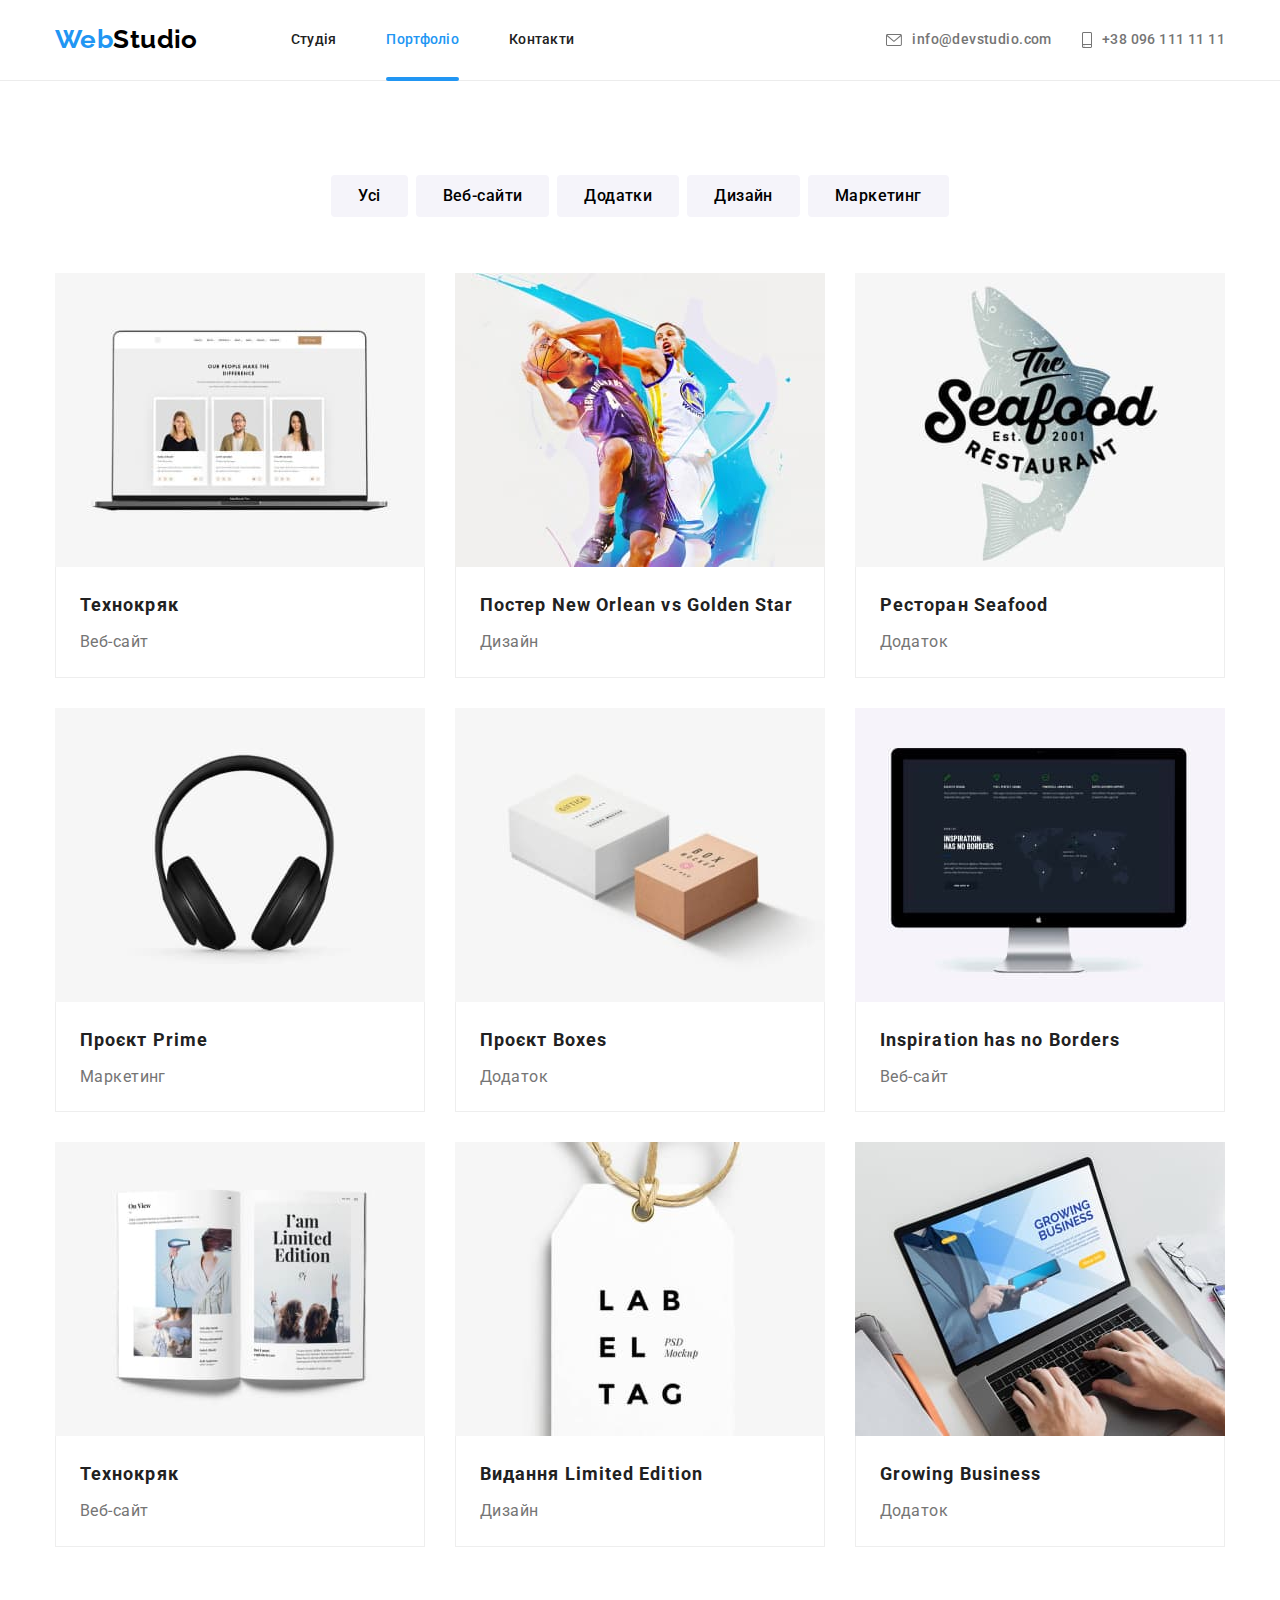
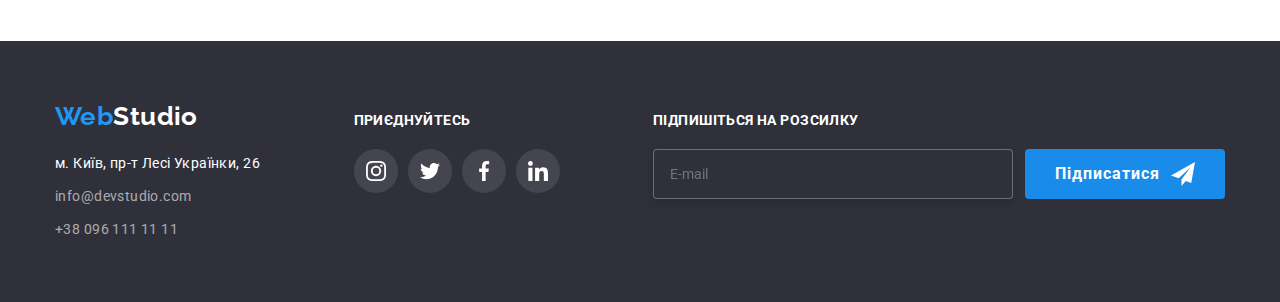
==== portfolio.html @ d7853e0b "Initial commit" ====
<!DOCTYPE html>
<html lang="uk">
  <head>
    <meta charset="UTF-8" />
    <meta http-equiv="X-UA-Compatible" content="IE=edge" />
    <meta name="viewport" content="width=device-width, initial-scale=1.0" />
    <title>Портфоліо</title>
    <link rel="preconnect" href="https://fonts.googleapis.com" />
    <link rel="preconnect" href="https://fonts.gstatic.com" crossorigin />
    <link
      href="https://fonts.googleapis.com/css2?family=Raleway:wght@700&family=Roboto:wght@400;500;700;900&display=swap"
      rel="stylesheet"
    />

    <link rel="stylesheet" href="./css/main.min.css" />
  </head>
  <body>
    <header class="page-header">
      <div class="conteiner">
        <nav class="main-nav">
          <a class="logo page-header__logo--main" href="./index.html">
            <span class="logo__part">Web</span>Studio
          </a>
          <ul class="main-nav__list">
            <li class="main-nav__item">
              <a class="main-nav__link" href="./index.html">Студія</a>
            </li>
            <li class="main-nav__item">
              <a
                class="main-nav__link main-nav__link--active"
                href="./portfolio.html"
                >Портфоліо</a
              >
            </li>
            <li class="main-nav__item">
              <a class="main-nav__link" href="">Контакти</a>
            </li>
          </ul>
        </nav>
        <ul class="page-header__contact-list">
          <li class="page-header__contact-item">
            <a
              class="page-header__contact-link"
              href="mailto:info@devstudio.com"
              ><svg class="page-header__contact-icon" width="16" height="12">
                <use href="./images/symbol-defs.svg#icon-envelope"></use>
              </svg>
              info@devstudio.com</a
            >
          </li>
          <li class="page-header__contact-item">
            <a class="page-header__contact-link" href="tel:+380961111111"
              ><svg class="page-header__contact-icon" width="10" height="16">
                <use href="./images/symbol-defs.svg#icon-smartphone"></use>
              </svg>
              +38 096 111 11 11</a
            >
          </li>
        </ul>
      </div>
    </header>
    <main>
      <section class="section">
        <div class="conteiner">
          <h1 class="section-title visually-hidden">проекти</h1>
          <ul class="filter-btns">
            <li class="filter-btns__item">
              <button type="button" class="filter-btns__button">Усі</button>
            </li>
            <li class="filter-btns__item">
              <button type="button" class="filter-btns__button">
                Веб-сайти
              </button>
            </li>
            <li class="filter-btns__item">
              <button type="button" class="filter-btns__button">Додатки</button>
            </li>
            <li class="filter-btns__item">
              <button type="button" class="filter-btns__button">Дизайн</button>
            </li>
            <li class="filter-btns__item">
              <button type="button" class="filter-btns__button">
                Маркетинг
              </button>
            </li>
          </ul>

          <ul class="projects">
            <li class="project__item">
              <a href="" class="project__link">
                <div class="project__card">
                  <img src="./images/laptop.jpg" alt="ноутбук" width="370" />

                  <p class="project__text">
                    Ресурс пропонує комплексні пропозиції з різним рівнем
                    функціоналу та сервісів. Все це дозволить відвідувачу
                    отримати вичерпні відомості про компанію чи приватну особу.
                  </p>
                </div>
                <div class="project__main-box">
                  <h3 class="project__sub-title">Технокряк</h3>
                  <p class="project__name">Веб-сайт</p>
                </div>
              </a>
            </li>
            <li class="project__item">
              <a href="" class="project__link">
                <div class="project__card">
                  <img src="./images/basket.jpg" alt="баскетбол" width="370" />

                  <p class="project__text">
                    Ресурс пропонує комплексні пропозиції з різним рівнем
                    функціоналу та сервісів. Все це дозволить відвідувачу
                    отримати вичерпні відомості про компанію чи приватну особу.
                  </p>
                </div>
                <div class="project__main-box">
                  <h3 class="project__sub-title">
                    Постер New Orlean vs Golden Star
                  </h3>
                  <p class="project__name">Дизайн</p>
                </div>
              </a>
            </li>
            <li class="project__item">
              <a href="" class="project__link">
                <div class="project__card">
                  <img src="./images/fish.jpg" alt="риба" width="370" />

                  <p class="project__text">
                    Ресурс пропонує комплексні пропозиції з різним рівнем
                    функціоналу та сервісів. Все це дозволить відвідувачу
                    отримати вичерпні відомості про компанію чи приватну особу.
                  </p>
                </div>
                <div class="project__main-box">
                  <h3 class="project__sub-title">Ресторан Seafood</h3>
                  <p class="project__name">Додаток</p>
                </div>
              </a>
            </li>
            <li class="project__item">
              <a href="" class="project__link">
                <div class="project__card">
                  <img
                    src="./images/headphones.jpg"
                    alt="навушники"
                    width="370"
                  />

                  <p class="project__text">
                    Ресурс пропонує комплексні пропозиції з різним рівнем
                    функціоналу та сервісів. Все це дозволить відвідувачу
                    отримати вичерпні відомості про компанію чи приватну особу.
                  </p>
                </div>
                <div class="project__main-box">
                  <h3 class="project__sub-title">Проєкт Prime</h3>
                  <p class="project__name">Маркетинг</p>
                </div>
              </a>
            </li>
            <li class="project__item">
              <a href="" class="project__link">
                <div class="project__card">
                  <img src="./images/boxes.jpg" alt="коробки" width="370" />

                  <p class="project__text">
                    Ресурс пропонує комплексні пропозиції з різним рівнем
                    функціоналу та сервісів. Все це дозволить відвідувачу
                    отримати вичерпні відомості про компанію чи приватну особу.
                  </p>
                </div>
                <div class="project__main-box">
                  <h3 class="project__sub-title">Проєкт Boxes</h3>
                  <p class="project__name">Додаток</p>
                </div>
              </a>
            </li>
            <li class="project__item">
              <a href="" class="project__link">
                <div class="project__card">
                  <img src="./images/desktop.jpg" alt="монітор" width="370" />

                  <p class="project__text">
                    Ресурс пропонує комплексні пропозиції з різним рівнем
                    функціоналу та сервісів. Все це дозволить відвідувачу
                    отримати вичерпні відомості про компанію чи приватну особу.
                  </p>
                </div>
                <div class="project__main-box">
                  <h3 class="project__sub-title">Inspiration has no Borders</h3>
                  <p class="project__name">Веб-сайт</p>
                </div>
              </a>
            </li>
            <li class="project__item">
              <a href="" class="project__link">
                <div class="project__card">
                  <img src="./images/magazine.jpg" alt="журнал" width="370" />

                  <p class="project__text">
                    Ресурс пропонує комплексні пропозиції з різним рівнем
                    функціоналу та сервісів. Все це дозволить відвідувачу
                    отримати вичерпні відомості про компанію чи приватну особу.
                  </p>
                </div>
                <div class="project__main-box">
                  <h3 class="project__sub-title">Технокряк</h3>
                  <p class="project__name">Веб-сайт</p>
                </div>
              </a>
            </li>
            <li class="project__item">
              <a href="" class="project__link">
                <div class="project__card">
                  <img src="./images/labeltag.jpg" alt="цінник" width="370" />

                  <p class="project__text">
                    Ресурс пропонує комплексні пропозиції з різним рівнем
                    функціоналу та сервісів. Все це дозволить відвідувачу
                    отримати вичерпні відомості про компанію чи приватну особу.
                  </p>
                </div>
                <div class="project__main-box">
                  <h3 class="project__sub-title">Видання Limited Edition</h3>
                  <p class="project__name">Дизайн</p>
                </div>
              </a>
            </li>
            <li class="project__item">
              <a href="" class="project__link">
                <div class="project__card">
                  <img src="./images/wework.jpg" alt="працюємо" width="370" />

                  <p class="project__text">
                    Ресурс пропонує комплексні пропозиції з різним рівнем
                    функціоналу та сервісів. Все це дозволить відвідувачу
                    отримати вичерпні відомості про компанію чи приватну особу.
                  </p>
                </div>
                <div class="project__main-box">
                  <h3 class="project__sub-title">Growing Business</h3>
                  <p class="project__name">Додаток</p>
                </div>
              </a>
            </li>
          </ul>
        </div>
      </section>
    </main>
    <footer class="footer">
      <div class="conteiner">
        <div class="footer-contacts">
          <a href="index.html" class="logo footer-contact__logo--dark"
            ><span class="logo__part">Web</span>Studio</a
          >
          <address>
            <ul class="footer-contacts__list">
              <li class="footer-contacts__item">
                <a
                  href="https://goo.gl/maps/CPtrU1FHBa2aNyZL9"
                  target="_blank"
                  rel="noopener noreferrer nofollow"
                  class="footer-contacts__map"
                  >м. Київ, пр-т Лесі Українки, 26</a
                >
              </li>
              <li class="footer-contacts__item">
                <a href="mailto:info@devstudio.com" class="footer-contact__link"
                  >info@devstudio.com</a
                >
              </li>
              <li class="footer-contacts__item">
                <a href="tel:+380961111111" class="footer-contact__link"
                  >+38 096 111 11 11</a
                >
              </li>
            </ul>
          </address>
        </div>
        <div class="footer-media">
          <p class="footer-media__sub-title">приєднуйтесь</p>
          <ul class="social-network">
            <li class="social-network__item">
              <a
                href="#"
                class="social-network__media social-network__media--footer-style"
              >
                <svg class="social-network__icon">
                  <use href="./images/symbol-defs.svg#icon-instagram"></use>
                </svg>
              </a>
            </li>
            <li class="social-network__item">
              <a
                href="#"
                class="social-network__media social-network__media--footer-style"
              >
                <svg class="social-network__icon">
                  <use href="./images/symbol-defs.svg#icon-twitter"></use>
                </svg>
              </a>
            </li>
            <li class="social-network__item">
              <a
                href="#"
                class="social-network__media social-network__media--footer-style"
              >
                <svg class="social-network__icon">
                  <use href="./images/symbol-defs.svg#icon-facebook"></use>
                </svg>
              </a>
            </li>
            <li class="social-network__item">
              <a
                href="#"
                class="social-network__media social-network__media--footer-style"
              >
                <svg class="social-network__icon">
                  <use href="./images/symbol-defs.svg#icon-linkedin"></use>
                </svg>
              </a>
            </li>
          </ul>
        </div>
        <div class="footer-subscribe">
          <p class="footer-media__sub-title">Підпишіться на розсилку</p>
          <form class="form-subscribe__form">
            <label for="user-mail" class="form-subscribe__field">
              <input
                class="form-subscribe__input"
                type="email"
                name="subscribe-mail"
                id="user-mail"
                placeholder="E-mail"
              />
            </label>
            <button type="submit" class="form-btn form-btn--footer-style">
              Підписатися
              <svg class="form-btn__icon-footer" width="24" height="24">
                <use href="./images/symbol-defs.svg#icon-icon-send"></use>
              </svg>
            </button>
          </form>
        </div>
      </div>
    </footer>
  </body>
</html>
---- css/main.min.css ----
/*! modern-normalize v1.1.0 | MIT License | https://github.com/sindresorhus/modern-normalize */*,::after,::before{box-sizing:border-box}html{-moz-tab-size:4;tab-size:4}html{line-height:1.15;-webkit-text-size-adjust:100%}body{margin:0}body{font-family:system-ui,-apple-system,"Segoe UI",Roboto,Helvetica,Arial,sans-serif,"Apple Color Emoji","Segoe UI Emoji"}hr{height:0;color:inherit}abbr[title]{text-decoration:underline dotted}b,strong{font-weight:bolder}code,kbd,pre,samp{font-family:ui-monospace,SFMono-Regular,Consolas,"Liberation Mono",Menlo,monospace;font-size:1em}small{font-size:80%}sub,sup{font-size:75%;line-height:0;position:relative;vertical-align:baseline}sub{bottom:-0.25em}sup{top:-0.5em}table{text-indent:0;border-color:inherit}button,input,optgroup,select,textarea{font-family:inherit;font-size:100%;line-height:1.15;margin:0}button,select{text-transform:none}[type=button],[type=reset],[type=submit],button{-webkit-appearance:button}::-moz-focus-inner{border-style:none;padding:0}:-moz-focusring{outline:1px dotted ButtonText}:-moz-ui-invalid{box-shadow:none}legend{padding:0}progress{vertical-align:baseline}::-webkit-inner-spin-button,::-webkit-outer-spin-button{height:auto}[type=search]{-webkit-appearance:textfield;outline-offset:-2px}::-webkit-search-decoration{-webkit-appearance:none}::-webkit-file-upload-button{-webkit-appearance:button;font:inherit}summary{display:list-item}body{font-family:"Roboto",sans-serif;font-size:14px;color:#212121;letter-spacing:.03em;background-color:#fff}.visually-hidden{position:absolute;white-space:nowrap;width:1px;height:1px;overflow:hidden;border:0;padding:0;clip:rect(0 0 0 0);clip-path:inset(50%);margin:-1px}.conteiner{width:1200px;padding-left:15px;padding-right:15px;margin-right:auto;margin-left:auto}.section{padding-top:94px;padding-bottom:94px}img,svg{display:block}.section-title{margin-top:0;margin-bottom:50px;font-size:36px;line-height:1.1666666667;text-align:center}.logo{font-family:"Raleway";font-style:normal;font-weight:700;font-size:26px;line-height:1.1923076923;text-decoration:none}.logo .logo__part{color:#2196f3}.logo.page-header__logo--main{margin-right:93px;padding-top:24px;padding-bottom:25px;color:#000}.logo.footer-contact__logo--dark{display:block;color:#fff;margin-right:0;margin-bottom:20px;padding:0}.social-network{display:flex;justify-content:center;padding:0;margin:0;list-style:none;gap:10px}.social-network__media{display:flex;align-items:center;justify-content:center;width:44px;height:44px;border-radius:50%;text-decoration:none;fill:#afb1b8;background-color:#fff;transition:background-color 250ms cubic-bezier(0.4, 0, 0.2, 1),fill 250ms cubic-bezier(0.4, 0, 0.2, 1)}.social-network__media:hover,.social-network__media:focus{background-color:#2196f3;fill:#fff}.social-network__media--footer-style{fill:#fff;background-color:rgba(255,255,255,.1)}.social-network__icon{width:20px;height:20px}.page-header{border-bottom:1px solid #ececec}.page-header .conteiner{display:flex}.page-header__contact-list{display:flex;margin:0;padding-left:0;margin-left:auto;list-style:none}.page-header__contact-item:not(:last-child){margin-right:30px}.page-header__contact-icon{margin-right:10px;fill:currentColor}.page-header__contact-link{display:flex;align-items:center;padding:32px 0;font-weight:500;line-height:1.14;text-decoration:none;transition:color 250ms cubic-bezier(0.4, 0, 0.2, 1),fill 250ms cubic-bezier(0.4, 0, 0.2, 1);color:#757575}.page-header__contact-link:hover,.page-header__contact-link:focus{color:#2196f3}.main-nav{display:flex;align-items:center}.main-nav__list{display:flex;margin:0;padding-left:0;list-style:none}.main-nav__item:not(:last-child){margin-right:50px}.main-nav__link{display:block;position:relative;padding:32px 0;font-weight:500;line-height:1.14;letter-spacing:.02em;text-decoration:none;color:#212121;transition:color 250ms cubic-bezier(0.4, 0, 0.2, 1)}.main-nav__link--active{color:#2196f3}.main-nav__link--active::after{position:absolute;bottom:-1px;border-radius:2px;left:0;content:"";width:100%;height:4px;background-color:#2196f3}.main-nav__link:hover,.main-nav__link:focus{color:#2196f3}.section-hero{padding-top:200px;padding-bottom:200px;margin-right:auto;margin-left:auto;max-width:1600px;background-image:linear-gradient(rgba(47, 48, 58, 0.4), rgba(47, 48, 58, 0.4)),url("../images/bghero.jpg");background-repeat:no-repeat;background-position:center;background-color:#2f303a}.section-hero__title{width:696px;font-weight:900;font-size:44px;line-height:1.36;text-align:center;letter-spacing:.06em;text-transform:uppercase;color:#fff;margin:0 auto 30px}.section-hero__button{display:block;margin-left:auto;margin-right:auto;min-width:216px;padding:10px 32px;border:none;box-shadow:0px 4px 4px rgba(0,0,0,.15);border-radius:4px;cursor:pointer;font-weight:700;font-size:16px;line-height:1.87;letter-spacing:.06em;background-color:#2196f3;color:#fff;transition:background-color 250ms cubic-bezier(0.4, 0, 0.2, 1)}.section-hero__button:hover,.section-hero__button:focus{background-color:#188ce8}.backdrop{position:fixed;z-index:51;top:0;left:0;width:100%;height:100%;background-color:rgba(0,0,0,.2);transition:opacity 250ms cubic-bezier(0.4, 0, 0.2, 1)}.backdrop.is-hidden{opacity:0;pointer-events:none}.modal{position:absolute;top:50%;left:50%;padding:40px;width:528px;height:581px;opacity:1;border-radius:4px;background:#fff;box-shadow:0px 1px 3px rgba(0,0,0,.12),0px 1px 1px rgba(0,0,0,.14),0px 2px 1px rgba(0,0,0,.2);transform:scale(1) translate(-50%, -50%);transition:transform 250ms cubic-bezier(0.4, 0, 0.2, 1)}.backdrop.is-hidden .modal{transform:translate(-50%, -50%) scale(1.1);transition:transform 250ms cubic-bezier(0.4, 0, 0.2, 1)}.modal__btn-close{position:absolute;display:flex;align-items:center;justify-content:center;top:8px;right:8px;width:30px;height:30px;padding:0;cursor:pointer;border-radius:50%;background:#fff;border:1px solid rgba(0,0,0,.1);fill:currentColor;transition:fill 250ms cubic-bezier(0.4, 0, 0.2, 1)}.modal__btn-close:hover,.modal__btn-close:focus{fill:#2196f3}.modal__feedback{margin-top:0;margin-bottom:12px;font-weight:700;font-size:20px;line-height:1.15;text-align:center;color:#212121}.modal__order-service{display:flex;flex-direction:column;font-weight:400;font-size:12px;line-height:1.16;letter-spacing:.01em;color:#757575}.modal__form-field{position:relative;display:flex;flex-direction:column;margin-bottom:10px}.modal__form-field--field-comment{margin-bottom:20px}.modal__form-input{height:40px;padding:12px 42px;margin-top:4px;cursor:pointer;border:1px solid rgba(33,33,33,.2);border-radius:4px;transition:color 250ms cubic-bezier(0.4, 0, 0.2, 1)}.modal__form-input:focus-visible{outline:1px solid #2196f3}.modal__form-input--comment{padding:12px 16px;resize:none;height:120px}.modal__form-input--comment::placeholder{color:rgba(117,117,117,.5)}.modal__form-icon{position:absolute;bottom:11px;left:12px;transition:color 250ms cubic-bezier(0.4, 0, 0.2, 1)}.modal__form-input:focus+.modal__form-icon{fill:#2196f3;filter:drop-shadow(0px 4px 4px rgba(0, 0, 0, 0.5))}.modal__form-chekbox{margin:0 auto 30px;font-size:14px;line-height:1.71;display:flex;align-items:center;cursor:pointer}.modal__checkbox{position:absolute;white-space:nowrap;width:1px;height:1px;overflow:hidden;border:0;padding:0;clip:rect(0 0 0 0);clip-path:inset(50%);margin:-1px}.modal__form-contract{margin-left:3px;color:#2196f3}.modal__chek-border{position:relative;display:inline-block;margin-right:8px;width:16px;height:15px;color:rgba(0,0,0,0);border:2px solid #000;border-radius:4px;transition:border 250ms cubic-bezier(0.4, 0, 0.2, 1)}.modal__chek-icon{position:absolute;left:-2px;top:-2px;opacity:0;fill:#fff;transition:fill 250ms cubic-bezier(0.4, 0, 0.2, 1),opacity 250ms cubic-bezier(0.4, 0, 0.2, 1)}.modal__checkbox:checked~.modal__chek-border,.modal__checkbox:checked~.modal__chek-border .modal__chek-icon{fill:#2196f3;border-color:#2196f3;opacity:1}.form-btn{width:200px;height:50px;margin:0 auto;font-weight:700;font-size:16px;line-height:1.87;text-align:center;letter-spacing:.06em;cursor:pointer;color:#fff;background-color:#188ce8;border-color:rgba(0,0,0,0);border-radius:4px}.form-btn:hover{box-shadow:0px 4px 4px rgba(0,0,0,.15)}.benefits-section__list{display:flex;justify-content:space-between;margin:0;padding:0;list-style:none}.benefits-section__item{flex-basis:270px}.benefits-section__box{display:flex;align-items:center;justify-content:center;height:120px;background-color:#f5f4fa;border-radius:4px;margin-bottom:30px}.benefits-section__icon{width:70px;height:70px}.benefits-section__sub-title{margin-top:0;margin-bottom:10px;font-size:14px;line-height:1.14;text-transform:uppercase}.benefits-section__advantage{margin:0;line-height:1.71;color:#757575}.employments-section{padding-top:0}.employments-section__list{display:flex;justify-content:space-between;margin:0;padding:0;list-style:none}.employment{display:block}.employments-section__card{position:relative}.employments-section__sub-title{position:absolute;bottom:0;width:100%;padding:22px 0;margin:0;font-weight:700;font-size:14px;line-height:1.14;text-transform:uppercase;text-align:center;color:#fff;background-color:#2f303a;opacity:.8}.team-section{background-color:#f5f4fa}.team-section__list{display:flex;justify-content:space-between;margin:0;padding:0;list-style:none}.team-section__item{overflow:hidden;border-radius:0px 0px 4px 4px;box-shadow:0px 1px 3px rgba(0,0,0,.12),0px 1px 1px rgba(0,0,0,.14),0px 2px 1px rgba(0,0,0,.2)}.player__data{padding-top:30px;padding-bottom:30px;background:#fff}.player__sub-title{margin-bottom:10px;margin-top:0;font-weight:500;font-size:16px;line-height:1.19;text-align:center}.player__position{margin-top:0;margin-bottom:16px;font-size:16px;line-height:1.19;font-size:16px;line-height:1.1875;text-align:center;color:#757575}.client__list{display:flex;justify-content:space-between;padding:0;margin:0;list-style:none}.client__link{display:flex;align-items:center;justify-content:center;width:170px;height:92px;text-decoration:none;border:1px solid #afb1b8;border-radius:4px;transition:fill 250ms cubic-bezier(0.4, 0, 0.2, 1),border 250ms cubic-bezier(0.4, 0, 0.2, 1)}.client__link:hover,.client__link:focus{border:1px solid #2196f3}.client__icon{fill:#afb1b8;width:106px;height:60px;transition:fill 250ms cubic-bezier(0.4, 0, 0.2, 1)}.client__link:hover .client__icon,.client__link:focus .client__icon{fill:#2196f3}.filter-btns{display:flex;justify-content:center;margin-top:0;margin-bottom:56px;padding:0;list-style:none}.filter-btns__item:not(:last-child){margin-right:8px}.filter-btns__button{padding:6px 25px;font-family:inherit;letter-spacing:inherit;font-weight:500;font-size:16px;line-height:1.6;text-align:center;cursor:pointer;border-radius:4px;border-color:rgba(0,0,0,0);background-color:#f5f4fa;transition:color 250ms cubic-bezier(0.4, 0, 0.2, 1),background-color 250ms cubic-bezier(0.4, 0, 0.2, 1),box-shadow 250ms cubic-bezier(0.4, 0, 0.2, 1)}.filter-btns__button:hover,.filter-btns__button:focus{background-color:#2196f3;color:#fff;box-shadow:0px 3px 1px rgba(0,0,0,.1),0px 1px 2px rgba(0,0,0,.08),0px 2px 2px rgba(0,0,0,.12)}.projects{display:flex;align-items:center;justify-content:space-between;flex-wrap:wrap;row-gap:30px;margin:0;padding:0;list-style:none}.project__item{width:370px;background:#fff;transition:box-shadow 250ms cubic-bezier(0.4, 0, 0.2, 1)}.project__item:hover,.project__item:focus{box-shadow:0px 1px 1px rgba(0,0,0,.12),0px 4px 4px rgba(0,0,0,.06),1px 4px 6px rgba(0,0,0,.16)}.project__link{text-decoration:none}.project__card{position:relative;overflow:hidden}.project__text{margin:0;font-size:18px;line-height:1.55;color:#fff;position:absolute;top:1px;left:0;width:100%;height:100%;padding:63px 24px;transform:translateY(100%);transition:transform 250ms cubic-bezier(0.4, 0, 0.2, 1);background-color:#2196f3;opacity:.9}.project__item:hover .project__text{transform:translateY(0)}.project__main-box{border:1px solid #eee;border-top:none;padding:20px 24px}.project__sub-title{font-size:18px;line-height:2;letter-spacing:.06em;margin-top:0;margin-bottom:4px;color:#212121}.project__name{font-size:16px;line-height:1.87;color:#757575;margin:0}.footer{background-color:#2f303a;padding:60px 0}.footer .conteiner{display:flex;align-items:baseline;justify-content:space-between}.footer-contacts__list{margin:0;padding:0;list-style:none}.footer-contacts__item:not(:last-child){margin-bottom:9px}.footer-contacts__map{text-decoration:none;font-style:normal;font-weight:400;line-height:1.71;color:#fff}.footer-contact__link{font-style:normal;line-height:1.71;text-decoration:none;color:rgba(255,255,255,.6);transition:color 250ms cubic-bezier(0.4, 0, 0.2, 1)}.footer-contact__link:hover,.footer-contact__link:focus{color:#2196f3}.footer-media__sub-title{margin-top:0;margin-bottom:20px;font-weight:700;font-size:14px;line-height:1.14;text-transform:uppercase;color:#fff}.form-subscribe__form{display:flex;align-items:center;justify-content:center}.form-subscribe__input{width:360px;height:50px;padding:15px 16px;margin-right:12px;color:#2196f3;background-color:#2f303a;border:1px solid rgba(255,255,255,.3);filter:drop-shadow(0px 4px 4px rgba(0, 0, 0, 0.15));border-radius:4px;transition:outline 250ms cubic-bezier(0.4, 0, 0.2, 1),border 250ms cubic-bezier(0.4, 0, 0.2, 1)}.form-subscribe__input:focus,.form-subscribe__input:hover,.form-subscribe__input:focus-visible{outline:1px solid #2196f3;border:1px solid #2196f3}.form-btn--footer-style{display:flex;align-items:center;justify-content:space-between;padding:0 28px}/*# sourceMappingURL=main.min.css.map */
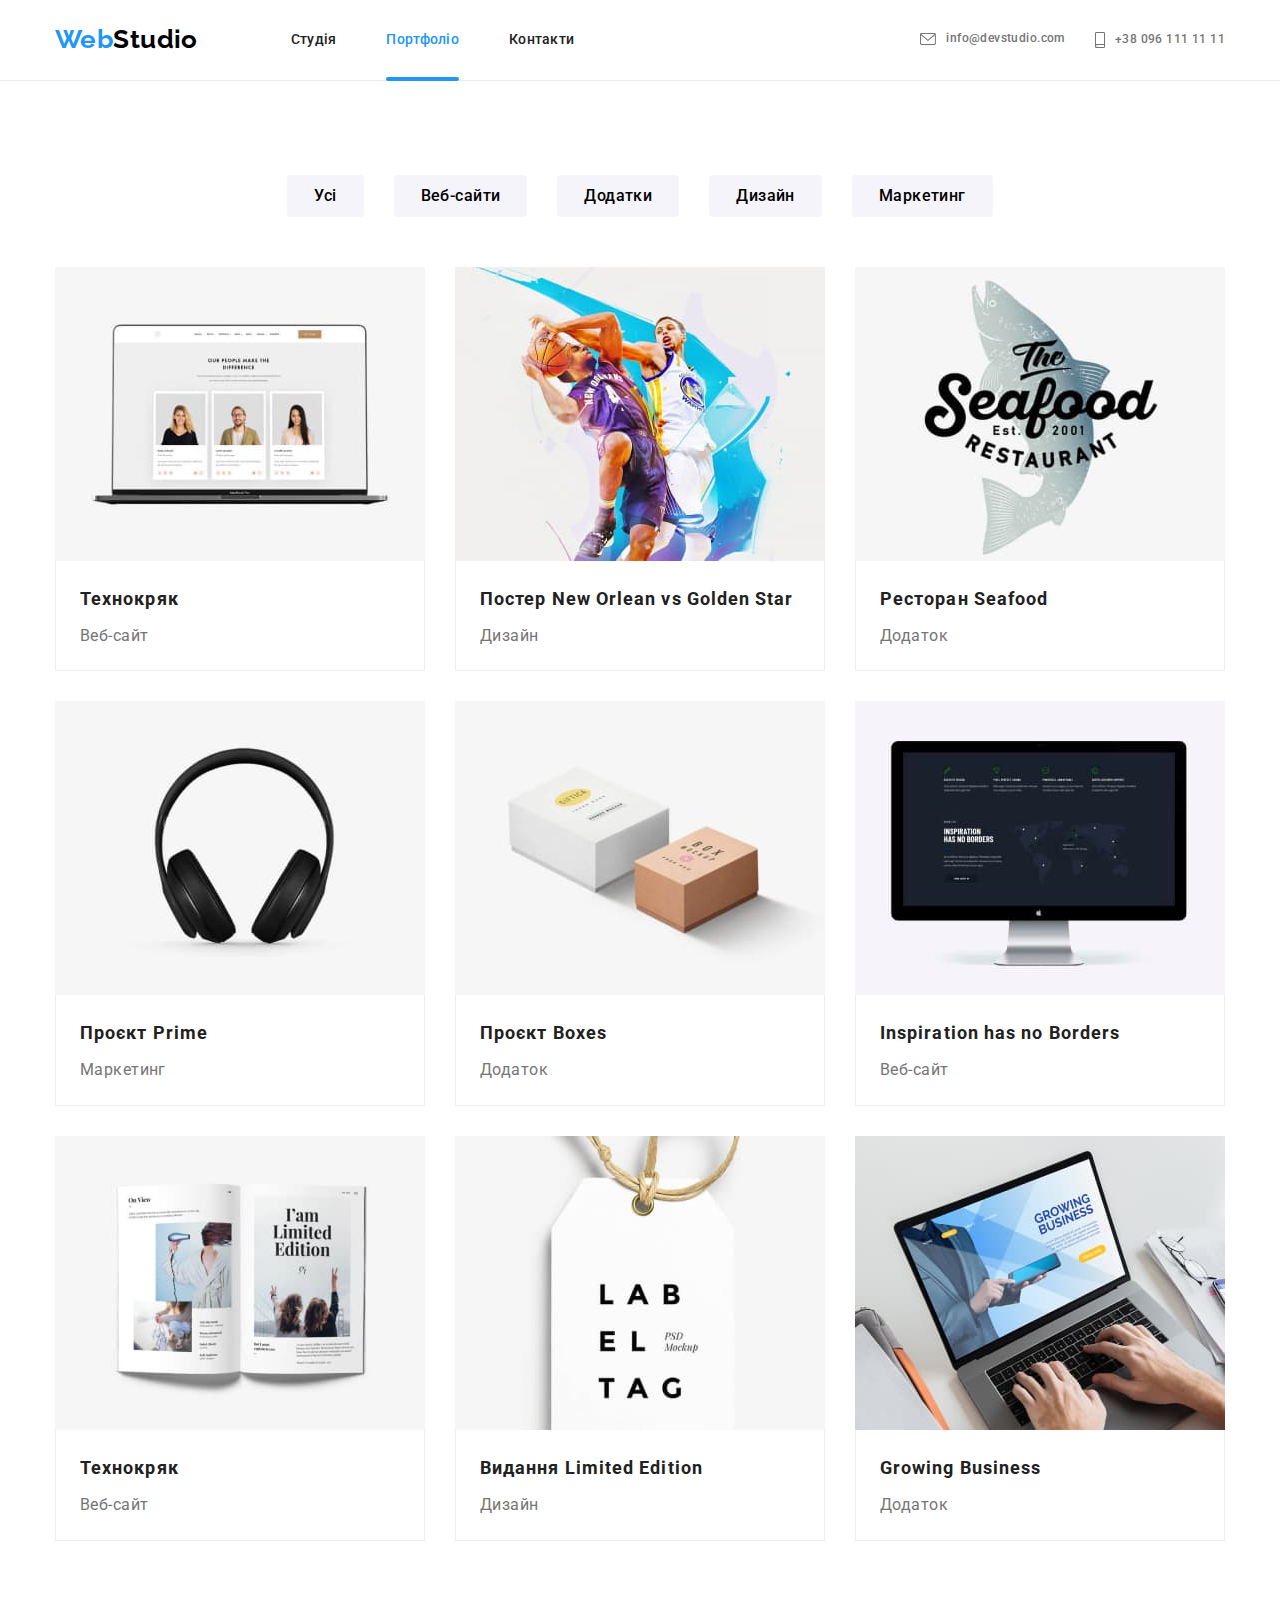
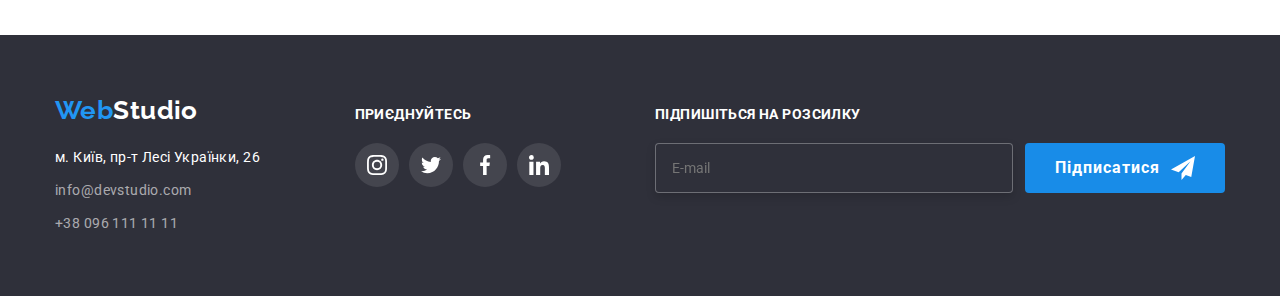
==== commit b6b85218: "hw8" ====
--- a/portfolio.html
+++ b/portfolio.html
@@ -89,15 +89,20 @@
             <li class="project__item">
               <a href="" class="project__link">
                 <div class="project__card">
-                  <img src="./images/laptop.jpg" alt="ноутбук" width="370" />
-
-                  <p class="project__text">
-                    Ресурс пропонує комплексні пропозиції з різним рівнем
-                    функціоналу та сервісів. Все це дозволить відвідувачу
-                    отримати вичерпні відомості про компанію чи приватну особу.
-                  </p>
-                </div>
-                <div class="project__main-box">
+                  <img
+                    src="./images/laptop.jpg"
+                    alt="ноутбук"
+                    width="370"
+                    class="project__img"
+                  />
+
+                  <p class="project__text">
+                    Ресурс пропонує комплексні пропозиції з різним рівнем
+                    функціоналу та сервісів. Все це дозволить відвідувачу
+                    отримати вичерпні відомості про компанію чи приватну особу.
+                  </p>
+                </div>
+                <div class="project__main-box project__main-box--strech">
                   <h3 class="project__sub-title">Технокряк</h3>
                   <p class="project__name">Веб-сайт</p>
                 </div>
@@ -106,7 +111,12 @@
             <li class="project__item">
               <a href="" class="project__link">
                 <div class="project__card">
-                  <img src="./images/basket.jpg" alt="баскетбол" width="370" />
+                  <img
+                    src="./images/basket.jpg"
+                    alt="баскетбол"
+                    width="370"
+                    class="project__img"
+                  />
 
                   <p class="project__text">
                     Ресурс пропонує комплексні пропозиції з різним рівнем
@@ -125,7 +135,12 @@
             <li class="project__item">
               <a href="" class="project__link">
                 <div class="project__card">
-                  <img src="./images/fish.jpg" alt="риба" width="370" />
+                  <img
+                    src="./images/fish.jpg"
+                    alt="риба"
+                    width="370"
+                    class="project__img"
+                  />
 
                   <p class="project__text">
                     Ресурс пропонує комплексні пропозиції з різним рівнем
@@ -146,8 +161,8 @@
                     src="./images/headphones.jpg"
                     alt="навушники"
                     width="370"
-                  />
-
+                    class="project__img"
+                  />
                   <p class="project__text">
                     Ресурс пропонує комплексні пропозиції з різним рівнем
                     функціоналу та сервісів. Все це дозволить відвідувачу
@@ -163,7 +178,12 @@
             <li class="project__item">
               <a href="" class="project__link">
                 <div class="project__card">
-                  <img src="./images/boxes.jpg" alt="коробки" width="370" />
+                  <img
+                    src="./images/boxes.jpg"
+                    alt="коробки"
+                    width="370"
+                    class="project__img"
+                  />
 
                   <p class="project__text">
                     Ресурс пропонує комплексні пропозиції з різним рівнем
@@ -180,7 +200,12 @@
             <li class="project__item">
               <a href="" class="project__link">
                 <div class="project__card">
-                  <img src="./images/desktop.jpg" alt="монітор" width="370" />
+                  <img
+                    src="./images/desktop.jpg"
+                    alt="монітор"
+                    width="370"
+                    class="project__img"
+                  />
 
                   <p class="project__text">
                     Ресурс пропонує комплексні пропозиції з різним рівнем
@@ -197,7 +222,12 @@
             <li class="project__item">
               <a href="" class="project__link">
                 <div class="project__card">
-                  <img src="./images/magazine.jpg" alt="журнал" width="370" />
+                  <img
+                    src="./images/magazine.jpg"
+                    alt="журнал"
+                    width="370"
+                    class="project__img"
+                  />
 
                   <p class="project__text">
                     Ресурс пропонує комплексні пропозиції з різним рівнем
@@ -214,7 +244,12 @@
             <li class="project__item">
               <a href="" class="project__link">
                 <div class="project__card">
-                  <img src="./images/labeltag.jpg" alt="цінник" width="370" />
+                  <img
+                    src="./images/labeltag.jpg"
+                    alt="цінник"
+                    width="370"
+                    class="project__img"
+                  />
 
                   <p class="project__text">
                     Ресурс пропонує комплексні пропозиції з різним рівнем
@@ -231,7 +266,12 @@
             <li class="project__item">
               <a href="" class="project__link">
                 <div class="project__card">
-                  <img src="./images/wework.jpg" alt="працюємо" width="370" />
+                  <img
+                    src="./images/wework.jpg"
+                    alt="працюємо"
+                    width="370"
+                    class="project__img"
+                  />
 
                   <p class="project__text">
                     Ресурс пропонує комплексні пропозиції з різним рівнем
--- a/css/main.min.css
+++ b/css/main.min.css
@@ -1 +1 @@
-/*! modern-normalize v1.1.0 | MIT License | https://github.com/sindresorhus/modern-normalize */*,::after,::before{box-sizing:border-box}html{-moz-tab-size:4;tab-size:4}html{line-height:1.15;-webkit-text-size-adjust:100%}body{margin:0}body{font-family:system-ui,-apple-system,"Segoe UI",Roboto,Helvetica,Arial,sans-serif,"Apple Color Emoji","Segoe UI Emoji"}hr{height:0;color:inherit}abbr[title]{text-decoration:underline dotted}b,strong{font-weight:bolder}code,kbd,pre,samp{font-family:ui-monospace,SFMono-Regular,Consolas,"Liberation Mono",Menlo,monospace;font-size:1em}small{font-size:80%}sub,sup{font-size:75%;line-height:0;position:relative;vertical-align:baseline}sub{bottom:-0.25em}sup{top:-0.5em}table{text-indent:0;border-color:inherit}button,input,optgroup,select,textarea{font-family:inherit;font-size:100%;line-height:1.15;margin:0}button,select{text-transform:none}[type=button],[type=reset],[type=submit],button{-webkit-appearance:button}::-moz-focus-inner{border-style:none;padding:0}:-moz-focusring{outline:1px dotted ButtonText}:-moz-ui-invalid{box-shadow:none}legend{padding:0}progress{vertical-align:baseline}::-webkit-inner-spin-button,::-webkit-outer-spin-button{height:auto}[type=search]{-webkit-appearance:textfield;outline-offset:-2px}::-webkit-search-decoration{-webkit-appearance:none}::-webkit-file-upload-button{-webkit-appearance:button;font:inherit}summary{display:list-item}body{font-family:"Roboto",sans-serif;font-size:14px;color:#212121;letter-spacing:.03em;background-color:#fff}.visually-hidden{position:absolute;white-space:nowrap;width:1px;height:1px;overflow:hidden;border:0;padding:0;clip:rect(0 0 0 0);clip-path:inset(50%);margin:-1px}.conteiner{width:1200px;padding-left:15px;padding-right:15px;margin-right:auto;margin-left:auto}.section{padding-top:94px;padding-bottom:94px}img,svg{display:block}.section-title{margin-top:0;margin-bottom:50px;font-size:36px;line-height:1.1666666667;text-align:center}.logo{font-family:"Raleway";font-style:normal;font-weight:700;font-size:26px;line-height:1.1923076923;text-decoration:none}.logo .logo__part{color:#2196f3}.logo.page-header__logo--main{margin-right:93px;padding-top:24px;padding-bottom:25px;color:#000}.logo.footer-contact__logo--dark{display:block;color:#fff;margin-right:0;margin-bottom:20px;padding:0}.social-network{display:flex;justify-content:center;padding:0;margin:0;list-style:none;gap:10px}.social-network__media{display:flex;align-items:center;justify-content:center;width:44px;height:44px;border-radius:50%;text-decoration:none;fill:#afb1b8;background-color:#fff;transition:background-color 250ms cubic-bezier(0.4, 0, 0.2, 1),fill 250ms cubic-bezier(0.4, 0, 0.2, 1)}.social-network__media:hover,.social-network__media:focus{background-color:#2196f3;fill:#fff}.social-network__media--footer-style{fill:#fff;background-color:rgba(255,255,255,.1)}.social-network__icon{width:20px;height:20px}.page-header{border-bottom:1px solid #ececec}.page-header .conteiner{display:flex}.page-header__contact-list{display:flex;margin:0;padding-left:0;margin-left:auto;list-style:none}.page-header__contact-item:not(:last-child){margin-right:30px}.page-header__contact-icon{margin-right:10px;fill:currentColor}.page-header__contact-link{display:flex;align-items:center;padding:32px 0;font-weight:500;line-height:1.14;text-decoration:none;transition:color 250ms cubic-bezier(0.4, 0, 0.2, 1),fill 250ms cubic-bezier(0.4, 0, 0.2, 1);color:#757575}.page-header__contact-link:hover,.page-header__contact-link:focus{color:#2196f3}.main-nav{display:flex;align-items:center}.main-nav__list{display:flex;margin:0;padding-left:0;list-style:none}.main-nav__item:not(:last-child){margin-right:50px}.main-nav__link{display:block;position:relative;padding:32px 0;font-weight:500;line-height:1.14;letter-spacing:.02em;text-decoration:none;color:#212121;transition:color 250ms cubic-bezier(0.4, 0, 0.2, 1)}.main-nav__link--active{color:#2196f3}.main-nav__link--active::after{position:absolute;bottom:-1px;border-radius:2px;left:0;content:"";width:100%;height:4px;background-color:#2196f3}.main-nav__link:hover,.main-nav__link:focus{color:#2196f3}.section-hero{padding-top:200px;padding-bottom:200px;margin-right:auto;margin-left:auto;max-width:1600px;background-image:linear-gradient(rgba(47, 48, 58, 0.4), rgba(47, 48, 58, 0.4)),url("../images/bghero.jpg");background-repeat:no-repeat;background-position:center;background-color:#2f303a}.section-hero__title{width:696px;font-weight:900;font-size:44px;line-height:1.36;text-align:center;letter-spacing:.06em;text-transform:uppercase;color:#fff;margin:0 auto 30px}.section-hero__button{display:block;margin-left:auto;margin-right:auto;min-width:216px;padding:10px 32px;border:none;box-shadow:0px 4px 4px rgba(0,0,0,.15);border-radius:4px;cursor:pointer;font-weight:700;font-size:16px;line-height:1.87;letter-spacing:.06em;background-color:#2196f3;color:#fff;transition:background-color 250ms cubic-bezier(0.4, 0, 0.2, 1)}.section-hero__button:hover,.section-hero__button:focus{background-color:#188ce8}.backdrop{position:fixed;z-index:51;top:0;left:0;width:100%;height:100%;background-color:rgba(0,0,0,.2);transition:opacity 250ms cubic-bezier(0.4, 0, 0.2, 1)}.backdrop.is-hidden{opacity:0;pointer-events:none}.modal{position:absolute;top:50%;left:50%;padding:40px;width:528px;height:581px;opacity:1;border-radius:4px;background:#fff;box-shadow:0px 1px 3px rgba(0,0,0,.12),0px 1px 1px rgba(0,0,0,.14),0px 2px 1px rgba(0,0,0,.2);transform:scale(1) translate(-50%, -50%);transition:transform 250ms cubic-bezier(0.4, 0, 0.2, 1)}.backdrop.is-hidden .modal{transform:translate(-50%, -50%) scale(1.1);transition:transform 250ms cubic-bezier(0.4, 0, 0.2, 1)}.modal__btn-close{position:absolute;display:flex;align-items:center;justify-content:center;top:8px;right:8px;width:30px;height:30px;padding:0;cursor:pointer;border-radius:50%;background:#fff;border:1px solid rgba(0,0,0,.1);fill:currentColor;transition:fill 250ms cubic-bezier(0.4, 0, 0.2, 1)}.modal__btn-close:hover,.modal__btn-close:focus{fill:#2196f3}.modal__feedback{margin-top:0;margin-bottom:12px;font-weight:700;font-size:20px;line-height:1.15;text-align:center;color:#212121}.modal__order-service{display:flex;flex-direction:column;font-weight:400;font-size:12px;line-height:1.16;letter-spacing:.01em;color:#757575}.modal__form-field{position:relative;display:flex;flex-direction:column;margin-bottom:10px}.modal__form-field--field-comment{margin-bottom:20px}.modal__form-input{height:40px;padding:12px 42px;margin-top:4px;cursor:pointer;border:1px solid rgba(33,33,33,.2);border-radius:4px;transition:color 250ms cubic-bezier(0.4, 0, 0.2, 1)}.modal__form-input:focus-visible{outline:1px solid #2196f3}.modal__form-input--comment{padding:12px 16px;resize:none;height:120px}.modal__form-input--comment::placeholder{color:rgba(117,117,117,.5)}.modal__form-icon{position:absolute;bottom:11px;left:12px;transition:color 250ms cubic-bezier(0.4, 0, 0.2, 1)}.modal__form-input:focus+.modal__form-icon{fill:#2196f3;filter:drop-shadow(0px 4px 4px rgba(0, 0, 0, 0.5))}.modal__form-chekbox{margin:0 auto 30px;font-size:14px;line-height:1.71;display:flex;align-items:center;cursor:pointer}.modal__checkbox{position:absolute;white-space:nowrap;width:1px;height:1px;overflow:hidden;border:0;padding:0;clip:rect(0 0 0 0);clip-path:inset(50%);margin:-1px}.modal__form-contract{margin-left:3px;color:#2196f3}.modal__chek-border{position:relative;display:inline-block;margin-right:8px;width:16px;height:15px;color:rgba(0,0,0,0);border:2px solid #000;border-radius:4px;transition:border 250ms cubic-bezier(0.4, 0, 0.2, 1)}.modal__chek-icon{position:absolute;left:-2px;top:-2px;opacity:0;fill:#fff;transition:fill 250ms cubic-bezier(0.4, 0, 0.2, 1),opacity 250ms cubic-bezier(0.4, 0, 0.2, 1)}.modal__checkbox:checked~.modal__chek-border,.modal__checkbox:checked~.modal__chek-border .modal__chek-icon{fill:#2196f3;border-color:#2196f3;opacity:1}.form-btn{width:200px;height:50px;margin:0 auto;font-weight:700;font-size:16px;line-height:1.87;text-align:center;letter-spacing:.06em;cursor:pointer;color:#fff;background-color:#188ce8;border-color:rgba(0,0,0,0);border-radius:4px}.form-btn:hover{box-shadow:0px 4px 4px rgba(0,0,0,.15)}.benefits-section__list{display:flex;justify-content:space-between;margin:0;padding:0;list-style:none}.benefits-section__item{flex-basis:270px}.benefits-section__box{display:flex;align-items:center;justify-content:center;height:120px;background-color:#f5f4fa;border-radius:4px;margin-bottom:30px}.benefits-section__icon{width:70px;height:70px}.benefits-section__sub-title{margin-top:0;margin-bottom:10px;font-size:14px;line-height:1.14;text-transform:uppercase}.benefits-section__advantage{margin:0;line-height:1.71;color:#757575}.employments-section{padding-top:0}.employments-section__list{display:flex;justify-content:space-between;margin:0;padding:0;list-style:none}.employment{display:block}.employments-section__card{position:relative}.employments-section__sub-title{position:absolute;bottom:0;width:100%;padding:22px 0;margin:0;font-weight:700;font-size:14px;line-height:1.14;text-transform:uppercase;text-align:center;color:#fff;background-color:#2f303a;opacity:.8}.team-section{background-color:#f5f4fa}.team-section__list{display:flex;justify-content:space-between;margin:0;padding:0;list-style:none}.team-section__item{overflow:hidden;border-radius:0px 0px 4px 4px;box-shadow:0px 1px 3px rgba(0,0,0,.12),0px 1px 1px rgba(0,0,0,.14),0px 2px 1px rgba(0,0,0,.2)}.player__data{padding-top:30px;padding-bottom:30px;background:#fff}.player__sub-title{margin-bottom:10px;margin-top:0;font-weight:500;font-size:16px;line-height:1.19;text-align:center}.player__position{margin-top:0;margin-bottom:16px;font-size:16px;line-height:1.19;font-size:16px;line-height:1.1875;text-align:center;color:#757575}.client__list{display:flex;justify-content:space-between;padding:0;margin:0;list-style:none}.client__link{display:flex;align-items:center;justify-content:center;width:170px;height:92px;text-decoration:none;border:1px solid #afb1b8;border-radius:4px;transition:fill 250ms cubic-bezier(0.4, 0, 0.2, 1),border 250ms cubic-bezier(0.4, 0, 0.2, 1)}.client__link:hover,.client__link:focus{border:1px solid #2196f3}.client__icon{fill:#afb1b8;width:106px;height:60px;transition:fill 250ms cubic-bezier(0.4, 0, 0.2, 1)}.client__link:hover .client__icon,.client__link:focus .client__icon{fill:#2196f3}.filter-btns{display:flex;justify-content:center;margin-top:0;margin-bottom:56px;padding:0;list-style:none}.filter-btns__item:not(:last-child){margin-right:8px}.filter-btns__button{padding:6px 25px;font-family:inherit;letter-spacing:inherit;font-weight:500;font-size:16px;line-height:1.6;text-align:center;cursor:pointer;border-radius:4px;border-color:rgba(0,0,0,0);background-color:#f5f4fa;transition:color 250ms cubic-bezier(0.4, 0, 0.2, 1),background-color 250ms cubic-bezier(0.4, 0, 0.2, 1),box-shadow 250ms cubic-bezier(0.4, 0, 0.2, 1)}.filter-btns__button:hover,.filter-btns__button:focus{background-color:#2196f3;color:#fff;box-shadow:0px 3px 1px rgba(0,0,0,.1),0px 1px 2px rgba(0,0,0,.08),0px 2px 2px rgba(0,0,0,.12)}.projects{display:flex;align-items:center;justify-content:space-between;flex-wrap:wrap;row-gap:30px;margin:0;padding:0;list-style:none}.project__item{width:370px;background:#fff;transition:box-shadow 250ms cubic-bezier(0.4, 0, 0.2, 1)}.project__item:hover,.project__item:focus{box-shadow:0px 1px 1px rgba(0,0,0,.12),0px 4px 4px rgba(0,0,0,.06),1px 4px 6px rgba(0,0,0,.16)}.project__link{text-decoration:none}.project__card{position:relative;overflow:hidden}.project__text{margin:0;font-size:18px;line-height:1.55;color:#fff;position:absolute;top:1px;left:0;width:100%;height:100%;padding:63px 24px;transform:translateY(100%);transition:transform 250ms cubic-bezier(0.4, 0, 0.2, 1);background-color:#2196f3;opacity:.9}.project__item:hover .project__text{transform:translateY(0)}.project__main-box{border:1px solid #eee;border-top:none;padding:20px 24px}.project__sub-title{font-size:18px;line-height:2;letter-spacing:.06em;margin-top:0;margin-bottom:4px;color:#212121}.project__name{font-size:16px;line-height:1.87;color:#757575;margin:0}.footer{background-color:#2f303a;padding:60px 0}.footer .conteiner{display:flex;align-items:baseline;justify-content:space-between}.footer-contacts__list{margin:0;padding:0;list-style:none}.footer-contacts__item:not(:last-child){margin-bottom:9px}.footer-contacts__map{text-decoration:none;font-style:normal;font-weight:400;line-height:1.71;color:#fff}.footer-contact__link{font-style:normal;line-height:1.71;text-decoration:none;color:rgba(255,255,255,.6);transition:color 250ms cubic-bezier(0.4, 0, 0.2, 1)}.footer-contact__link:hover,.footer-contact__link:focus{color:#2196f3}.footer-media__sub-title{margin-top:0;margin-bottom:20px;font-weight:700;font-size:14px;line-height:1.14;text-transform:uppercase;color:#fff}.form-subscribe__form{display:flex;align-items:center;justify-content:center}.form-subscribe__input{width:360px;height:50px;padding:15px 16px;margin-right:12px;color:#2196f3;background-color:#2f303a;border:1px solid rgba(255,255,255,.3);filter:drop-shadow(0px 4px 4px rgba(0, 0, 0, 0.15));border-radius:4px;transition:outline 250ms cubic-bezier(0.4, 0, 0.2, 1),border 250ms cubic-bezier(0.4, 0, 0.2, 1)}.form-subscribe__input:focus,.form-subscribe__input:hover,.form-subscribe__input:focus-visible{outline:1px solid #2196f3;border:1px solid #2196f3}.form-btn--footer-style{display:flex;align-items:center;justify-content:space-between;padding:0 28px}/*# sourceMappingURL=main.min.css.map */+/*! modern-normalize v1.1.0 | MIT License | https://github.com/sindresorhus/modern-normalize */*,::after,::before{box-sizing:border-box}html{-moz-tab-size:4;tab-size:4}html{line-height:1.15;-webkit-text-size-adjust:100%}body{margin:0}body{font-family:system-ui,-apple-system,"Segoe UI",Roboto,Helvetica,Arial,sans-serif,"Apple Color Emoji","Segoe UI Emoji"}hr{height:0;color:inherit}abbr[title]{text-decoration:underline dotted}b,strong{font-weight:bolder}code,kbd,pre,samp{font-family:ui-monospace,SFMono-Regular,Consolas,"Liberation Mono",Menlo,monospace;font-size:1em}small{font-size:80%}sub,sup{font-size:75%;line-height:0;position:relative;vertical-align:baseline}sub{bottom:-0.25em}sup{top:-0.5em}table{text-indent:0;border-color:inherit}button,input,optgroup,select,textarea{font-family:inherit;font-size:100%;line-height:1.15;margin:0}button,select{text-transform:none}[type=button],[type=reset],[type=submit],button{-webkit-appearance:button}::-moz-focus-inner{border-style:none;padding:0}:-moz-focusring{outline:1px dotted ButtonText}:-moz-ui-invalid{box-shadow:none}legend{padding:0}progress{vertical-align:baseline}::-webkit-inner-spin-button,::-webkit-outer-spin-button{height:auto}[type=search]{-webkit-appearance:textfield;outline-offset:-2px}::-webkit-search-decoration{-webkit-appearance:none}::-webkit-file-upload-button{-webkit-appearance:button;font:inherit}summary{display:list-item}body{font-family:"Roboto",sans-serif;font-size:14px;color:#212121;letter-spacing:.03em;background-color:#fff}.section{padding-top:60px;padding-bottom:60px}@media screen and (min-width: 1200px){.section{padding-top:94px;padding-bottom:94px}}.conteiner{padding-left:15px;padding-right:15px;margin-right:auto;margin-left:auto}@media screen and (min-width: 480px){.conteiner{width:480px}}@media screen and (min-width: 768px){.conteiner{width:768px}}@media screen and (min-width: 1200px){.conteiner{width:1200px}}.section-title{margin-top:0;margin-bottom:50px;text-align:center;font-weight:700;font-size:26px;line-height:1.2692307692}@media screen and (min-width: 1200px){.section-title{font-weight:700;font-size:36px;line-height:1.1666666667}}.visually-hidden{position:absolute;white-space:nowrap;width:1px;height:1px;overflow:hidden;border:0;padding:0;clip:rect(0 0 0 0);clip-path:inset(50%);margin:-1px}img,svg{display:block}.logo{font-family:"Raleway";font-style:normal;font-weight:700;font-size:24px;line-height:1.1666666667;text-decoration:none}.logo .logo__part{color:#2196f3}.logo.page-header__logo--main{padding-top:16px;padding-bottom:16px;color:#000}@media screen and (min-width: 768px){.logo.page-header__logo--main{margin-right:87px;padding-top:26px;padding-bottom:26px}}@media screen and (min-width: 1200px){.logo.page-header__logo--main{margin-right:93px;padding-top:24px;padding-bottom:25px}}.logo.footer-contact__logo--dark{display:block;color:#fff;margin-right:0;margin-bottom:20px;padding:0}@media screen and (min-width: 1199px){.logo{line-height:1.1923076923;font-size:26px}}.social-network{display:flex;justify-content:center;padding:0;margin:0;list-style:none;gap:10px}.social-network__media{display:flex;align-items:center;justify-content:center;width:44px;height:44px;border-radius:50%;text-decoration:none;fill:#afb1b8;background-color:#fff;transition:background-color 250ms cubic-bezier(0.4, 0, 0.2, 1),fill 250ms cubic-bezier(0.4, 0, 0.2, 1)}.social-network__media:hover,.social-network__media:focus{background-color:#2196f3;fill:#fff}.social-network__media--footer-style{fill:#fff;background-color:rgba(255,255,255,.1)}.social-network__icon{width:20px;height:20px}.page-header{border-bottom:1px solid #ececec}.page-header .conteiner{display:flex}@media screen and (max-width: 1199px){.page-header .conteiner{display:flex;align-items:center;justify-content:space-between}}@media screen and (min-width: 768px){.burger{display:none}}.page-header__contact-list{list-style:none;margin:0}@media screen and (max-width: 767px){.page-header__contact-list{display:none}}@media screen and (min-width: 768px){.page-header__contact-list{display:flex;flex-direction:column;margin-left:auto;padding:21px 0;gap:10px}}@media screen and (min-width: 1200px){.page-header__contact-list{display:flex;flex-direction:row;padding:0;gap:30px}}.page-header__contact-icon{margin-right:10px;fill:currentColor}.page-header__contact-link{display:flex;align-items:center;text-decoration:none;transition:color 250ms cubic-bezier(0.4, 0, 0.2, 1),fill 250ms cubic-bezier(0.4, 0, 0.2, 1);color:#757575}@media screen and (min-width: 768px){.page-header__contact-link{padding:0;font-weight:500;font-size:12px;line-height:1.1666666667}}@media screen and (min-width: 1200px){.page-header__contact-link{padding:32px 0;line-height:1.14}}.page-header__contact-link:hover,.page-header__contact-link:focus{color:#2196f3}.main-nav{display:flex;align-items:center}.main-nav__list{display:flex;margin:0;padding-left:0;list-style:none}@media screen and (max-width: 767px){.main-nav__list{display:none}}.main-nav__item:not(:last-child){margin-right:50px}.main-nav__link{display:block;position:relative;padding:32px 0;font-weight:500;line-height:1.14;letter-spacing:.02em;text-decoration:none;color:#212121;transition:color 250ms cubic-bezier(0.4, 0, 0.2, 1)}.main-nav__link--active{color:#2196f3}.main-nav__link--active::after{position:absolute;bottom:-1px;border-radius:2px;left:0;content:"";width:100%;height:4px;background-color:#2196f3}.main-nav__link:hover,.main-nav__link:focus{color:#2196f3}.section-hero{margin-right:auto;margin-left:auto;padding-top:118px;padding-bottom:118px;max-width:1600px;background-image:linear-gradient(rgba(47, 48, 58, 0.4), rgba(47, 48, 58, 0.4)),url("../images/bghero.jpg");background-repeat:no-repeat;background-position:center;background-size:cover;background-color:#2f303a}@media screen and (min-width: 1200px){.section-hero{padding-top:200px;padding-bottom:200px}}.section-hero__title{text-align:center;letter-spacing:.06em;text-transform:uppercase;color:#fff;margin:0 auto 30px}@media screen and (min-width: 480px){.section-hero__title{width:360px;font-weight:900;font-size:26px;line-height:1.6153846154}}@media screen and (min-width: 1200px){.section-hero__title{width:696px;font-weight:900;font-size:44px;line-height:1.3636363636}}.section-hero__button{display:block;margin-left:auto;margin-right:auto;min-width:216px;padding:10px 32px;border:none;box-shadow:0px 4px 4px rgba(0,0,0,.15);border-radius:4px;cursor:pointer;font-weight:700;font-size:16px;line-height:1.87;letter-spacing:.06em;background-color:#2196f3;color:#fff;transition:background-color 250ms cubic-bezier(0.4, 0, 0.2, 1)}.section-hero__button:hover,.section-hero__button:focus{background-color:#188ce8}.backdrop{position:fixed;z-index:51;top:0;left:0;width:100%;height:100%;background-color:rgba(0,0,0,.2);transition:opacity 250ms cubic-bezier(0.4, 0, 0.2, 1)}.backdrop.is-hidden{opacity:0;pointer-events:none}.modal{position:absolute;top:50%;left:50%;padding:40px;width:528px;height:581px;opacity:1;border-radius:4px;background:#fff;box-shadow:0px 1px 3px rgba(0,0,0,.12),0px 1px 1px rgba(0,0,0,.14),0px 2px 1px rgba(0,0,0,.2);transform:scale(1) translate(-50%, -50%);transition:transform 250ms cubic-bezier(0.4, 0, 0.2, 1)}.backdrop.is-hidden .modal{transform:translate(-50%, -50%) scale(1.1);transition:transform 250ms cubic-bezier(0.4, 0, 0.2, 1)}.modal__btn-close{position:absolute;display:flex;align-items:center;justify-content:center;top:8px;right:8px;width:30px;height:30px;padding:0;cursor:pointer;border-radius:50%;background:#fff;border:1px solid rgba(0,0,0,.1);fill:currentColor;transition:fill 250ms cubic-bezier(0.4, 0, 0.2, 1)}.modal__btn-close:hover,.modal__btn-close:focus{fill:#2196f3}.modal__feedback{margin-top:0;margin-bottom:12px;font-weight:700;font-size:20px;line-height:1.15;text-align:center;color:#212121}.modal__order-service{display:flex;flex-direction:column;font-weight:400;font-size:12px;line-height:1.16;letter-spacing:.01em;color:#757575}.modal__form-field{position:relative;display:flex;flex-direction:column;margin-bottom:10px}.modal__form-field--field-comment{margin-bottom:20px}.modal__form-input{height:40px;padding:12px 42px;margin-top:4px;cursor:pointer;border:1px solid rgba(33,33,33,.2);border-radius:4px;transition:color 250ms cubic-bezier(0.4, 0, 0.2, 1)}.modal__form-input:focus-visible{outline:1px solid #2196f3}.modal__form-input--comment{padding:12px 16px;resize:none;height:120px}.modal__form-input--comment::placeholder{color:rgba(117,117,117,.5)}.modal__form-icon{position:absolute;bottom:11px;left:12px;transition:color 250ms cubic-bezier(0.4, 0, 0.2, 1)}.modal__form-input:focus+.modal__form-icon{fill:#2196f3;filter:drop-shadow(0px 4px 4px rgba(0, 0, 0, 0.5))}.modal__form-chekbox{margin:0 auto 30px;font-size:14px;line-height:1.71;display:flex;align-items:center;cursor:pointer}.modal__checkbox{position:absolute;white-space:nowrap;width:1px;height:1px;overflow:hidden;border:0;padding:0;clip:rect(0 0 0 0);clip-path:inset(50%);margin:-1px}.modal__form-contract{margin-left:3px;color:#2196f3}.modal__chek-border{position:relative;display:inline-block;margin-right:8px;width:16px;height:15px;color:rgba(0,0,0,0);border:2px solid #000;border-radius:4px;transition:border 250ms cubic-bezier(0.4, 0, 0.2, 1)}.modal__chek-icon{position:absolute;left:-2px;top:-2px;opacity:0;fill:#fff;transition:fill 250ms cubic-bezier(0.4, 0, 0.2, 1),opacity 250ms cubic-bezier(0.4, 0, 0.2, 1)}.modal__checkbox:checked~.modal__chek-border,.modal__checkbox:checked~.modal__chek-border .modal__chek-icon{fill:#2196f3;border-color:#2196f3;opacity:1}.form-btn{width:200px;height:50px;margin:0 auto;font-weight:700;font-size:16px;line-height:1.87;text-align:center;letter-spacing:.06em;cursor:pointer;color:#fff;background-color:#188ce8;border-color:rgba(0,0,0,0);border-radius:4px}.form-btn:hover{box-shadow:0px 4px 4px rgba(0,0,0,.15)}.benefits-section__list{display:flex;flex-direction:column;gap:30px;margin:0;padding:0;list-style:none}@media screen and (min-width: 480px){.benefits-section__list{display:flex;flex-direction:column;gap:30px}}@media screen and (min-width: 768px){.benefits-section__list{display:flex;flex-direction:row;flex-wrap:wrap;gap:30px}}.benefits-section__item{flex-basis:100%}@media screen and (min-width: 768px){.benefits-section__item{flex-basis:calc((100% - 30px)/2)}}@media screen and (min-width: 1200px){.benefits-section__item{flex-basis:calc((100% - 90px)/4)}}.benefits-section__box{display:flex;align-items:center;justify-content:center;height:120px;background-color:#f5f4fa;border-radius:4px;margin-bottom:30px}.benefits-section__icon{width:70px;height:70px}.benefits-section__sub-title{margin-top:0;margin-bottom:10px;font-size:14px;line-height:1.14;text-transform:uppercase;text-align:center}@media screen and (min-width: 768px){.benefits-section__sub-title{text-align:left}}.benefits-section__advantage{margin:0;line-height:1.71;color:#757575}.employments-section{padding-top:0}@media screen and (max-width: 1199px){.employments-section{display:none}}.employments-section__list{display:flex;justify-content:space-between;margin:0;padding:0;list-style:none}.employment{display:block}.employments-section__card{position:relative}.employments-section__sub-title{position:absolute;bottom:0;width:100%;padding:22px 0;margin:0;font-weight:700;font-size:14px;line-height:1.14;text-transform:uppercase;text-align:center;color:#fff;background-color:#2f303a;opacity:.8}.team-section{background-color:#f5f4fa}.team-section__list{display:flex;justify-content:space-between;flex-direction:column;gap:30px;margin:0;padding:0;list-style:none}@media screen and (min-width: 768px)and (max-width: 1199px){.team-section__list{flex-direction:row;flex-wrap:wrap}}@media screen and (min-width: 1200px){.team-section__list{flex-direction:row}}.team-section__item{overflow:hidden;border-radius:0px 0px 4px 4px;box-shadow:0px 1px 3px rgba(0,0,0,.12),0px 1px 1px rgba(0,0,0,.14),0px 2px 1px rgba(0,0,0,.2)}@media screen and (min-width: 460px){.team-section__item{flex:basis 100%}}@media screen and (min-width: 768px){.team-section__item{flex:calc((100% - 30px)/2)}}@media screen and (min-width: 1200px){.team-section__item{flex:calc((100% - 90px)/4)}}.player__image{width:100%;height:auto}.player__data{padding-top:30px;padding-bottom:30px;background:#fff}.player__sub-title{margin-bottom:10px;margin-top:0;font-weight:500;font-size:16px;line-height:1.19;text-align:center}.player__position{margin-top:0;margin-bottom:16px;font-size:16px;line-height:1.19;font-size:16px;line-height:1.1875;text-align:center;color:#757575}.client__list{display:flex;justify-content:space-between;padding:0;margin:0;gap:30px;flex-wrap:wrap;list-style:none}.client__item{flex-basis:calc((100% - 30px)/2)}@media screen and (min-width: 768px){.client__item{flex-basis:calc((100% - 60px)/3)}}@media screen and (min-width: 1200px){.client__item{flex-basis:calc((100% - 150px)/6)}}.client__link{display:flex;align-items:center;justify-content:center;width:100%;height:92px;text-decoration:none;border:1px solid #afb1b8;border-radius:4px;transition:fill 250ms cubic-bezier(0.4, 0, 0.2, 1),border 250ms cubic-bezier(0.4, 0, 0.2, 1)}.client__link:hover,.client__link:focus{border:1px solid #2196f3}.client__icon{fill:#afb1b8;width:106px;height:60px;transition:fill 250ms cubic-bezier(0.4, 0, 0.2, 1)}.client__link:hover .client__icon,.client__link:focus .client__icon{fill:#2196f3}.filter-btns{display:flex;gap:8px;margin-top:0;padding:0;list-style:none}@media screen and (max-width: 767px){.filter-btns{flex-wrap:wrap;row-gap:15px;margin-bottom:40px}}@media screen and (min-width: 768px){.filter-btns{justify-content:center;margin-bottom:30px}}@media screen and (min-width: 1200px){.filter-btns{gap:30px;margin-bottom:50px}}.filter-btns__button{padding:6px 25px;font-family:inherit;letter-spacing:inherit;font-weight:500;font-size:16px;line-height:1.6;text-align:center;cursor:pointer;border-radius:4px;border-color:rgba(0,0,0,0);background-color:#f5f4fa;transition:color 250ms cubic-bezier(0.4, 0, 0.2, 1),background-color 250ms cubic-bezier(0.4, 0, 0.2, 1),box-shadow 250ms cubic-bezier(0.4, 0, 0.2, 1)}.filter-btns__button:hover,.filter-btns__button:focus{background-color:#2196f3;color:#fff;box-shadow:0px 3px 1px rgba(0,0,0,.1),0px 1px 2px rgba(0,0,0,.08),0px 2px 2px rgba(0,0,0,.12)}.projects{margin:0;padding:0;list-style:none}@media screen and (min-width: 768px){.projects{display:flex;align-items:center;justify-content:space-between;flex-wrap:wrap;gap:30px}}.project__item{width:100%;background:#fff;transition:box-shadow 250ms cubic-bezier(0.4, 0, 0.2, 1)}.project__item:hover,.project__item:focus{box-shadow:0px 1px 1px rgba(0,0,0,.12),0px 4px 4px rgba(0,0,0,.06),1px 4px 6px rgba(0,0,0,.16)}@media screen and (max-width: 767px){.project__item{margin-bottom:30px}}@media screen and (min-width: 768px){.project__item{flex-basis:calc((100% - 30px)/2)}}@media screen and (min-width: 1200px){.project__item{flex-basis:calc((100% - 60px)/3)}}.project__link{text-decoration:none}.project__card{position:relative;overflow:hidden}.project__img{width:100%;height:auto}.project__text{margin:0;display:flex;align-items:center;justify-content:center;font-size:18px;line-height:1.55;color:#fff;position:absolute;top:1px;left:0;width:100%;height:100%;padding:63px 24px;transform:translateY(100%);transition:transform 250ms cubic-bezier(0.4, 0, 0.2, 1);background-color:#2196f3;opacity:.9}.project__item:hover .project__text{transform:translateY(0)}.project__main-box{border:1px solid #eee;border-top:none;padding:20px 24px}@media screen and (min-width: 768px)and (max-width: 1199px){.project__main-box--strech{padding-bottom:56px}}.project__sub-title{font-size:18px;line-height:2;letter-spacing:.06em;margin-top:0;margin-bottom:4px;color:#212121}.project__name{font-size:16px;line-height:1.87;color:#757575;margin:0}.footer{background-color:#2f303a;padding:60px 0}.footer .conteiner{display:flex;justify-content:space-between;flex-direction:column}@media screen and (max-width: 767px){.footer .conteiner{gap:60px}}@media screen and (min-width: 768px){.footer .conteiner{justify-content:space-around;flex-direction:row;flex-wrap:wrap;gap:30px}}@media screen and (min-width: 1200px){.footer .conteiner{align-items:baseline;justify-content:space-between}}.footer-contacts{text-align:center}@media screen and (min-width: 1200px){.footer-contacts{text-align:start}}.footer-contacts__list{margin:0;padding:0;list-style:none}.footer-contacts__item:not(:last-child){margin-bottom:9px}.footer-contacts__map{text-decoration:none;font-style:normal;font-weight:400;line-height:1.71;color:#fff}.footer-contact__link{font-style:normal;line-height:1.71;text-decoration:none;color:rgba(255,255,255,.6);transition:color 250ms cubic-bezier(0.4, 0, 0.2, 1)}.footer-contact__link:hover,.footer-contact__link:focus{color:#2196f3}.footer-media{text-align:center}@media screen and (min-width: 1200px){.footer-media{text-align:start}}.footer-media__sub-title{margin-top:0;margin-bottom:20px;text-align:center;font-weight:700;font-size:14px;line-height:1.14;text-transform:uppercase;color:#fff}@media screen and (min-width: 1200px){.footer-media__sub-title{text-align:start}}@media screen and (max-width: 767px){.footer-subscribe{text-align:center;max-width:100%}}@media screen and (min-width: 768px)and (max-width: 1199px){.footer-subscribe{max-width:450px}}.form-subscribe__form{display:flex}@media screen and (max-width: 767px){.form-subscribe__form{flex-direction:column;gap:20px}}@media screen and (min-width: 768px){.form-subscribe__form{flex-direction:column;gap:20px}}@media screen and (min-width: 1200px){.form-subscribe__form{flex-direction:row;gap:12px}}.form-subscribe__input{height:50px;padding:15px 16px;display:inline-flex;color:#2196f3;background-color:#2f303a;border:1px solid rgba(255,255,255,.3);filter:drop-shadow(0px 4px 4px rgba(0, 0, 0, 0.15));border-radius:4px;transition:outline 250ms cubic-bezier(0.4, 0, 0.2, 1),border 250ms cubic-bezier(0.4, 0, 0.2, 1)}@media screen and (max-width: 767px){.form-subscribe__input{width:100%}}@media screen and (min-width: 768px)and (max-width: 1199px){.form-subscribe__input{width:450px}}@media screen and (min-width: 1200px){.form-subscribe__input{width:358px}}.form-subscribe__input:focus,.form-subscribe__input:hover,.form-subscribe__input:focus-visible{outline:1px solid #2196f3;border:1px solid #2196f3}.form-btn--footer-style{display:flex;align-items:center;justify-content:space-between;padding:0 28px}/*# sourceMappingURL=main.min.css.map */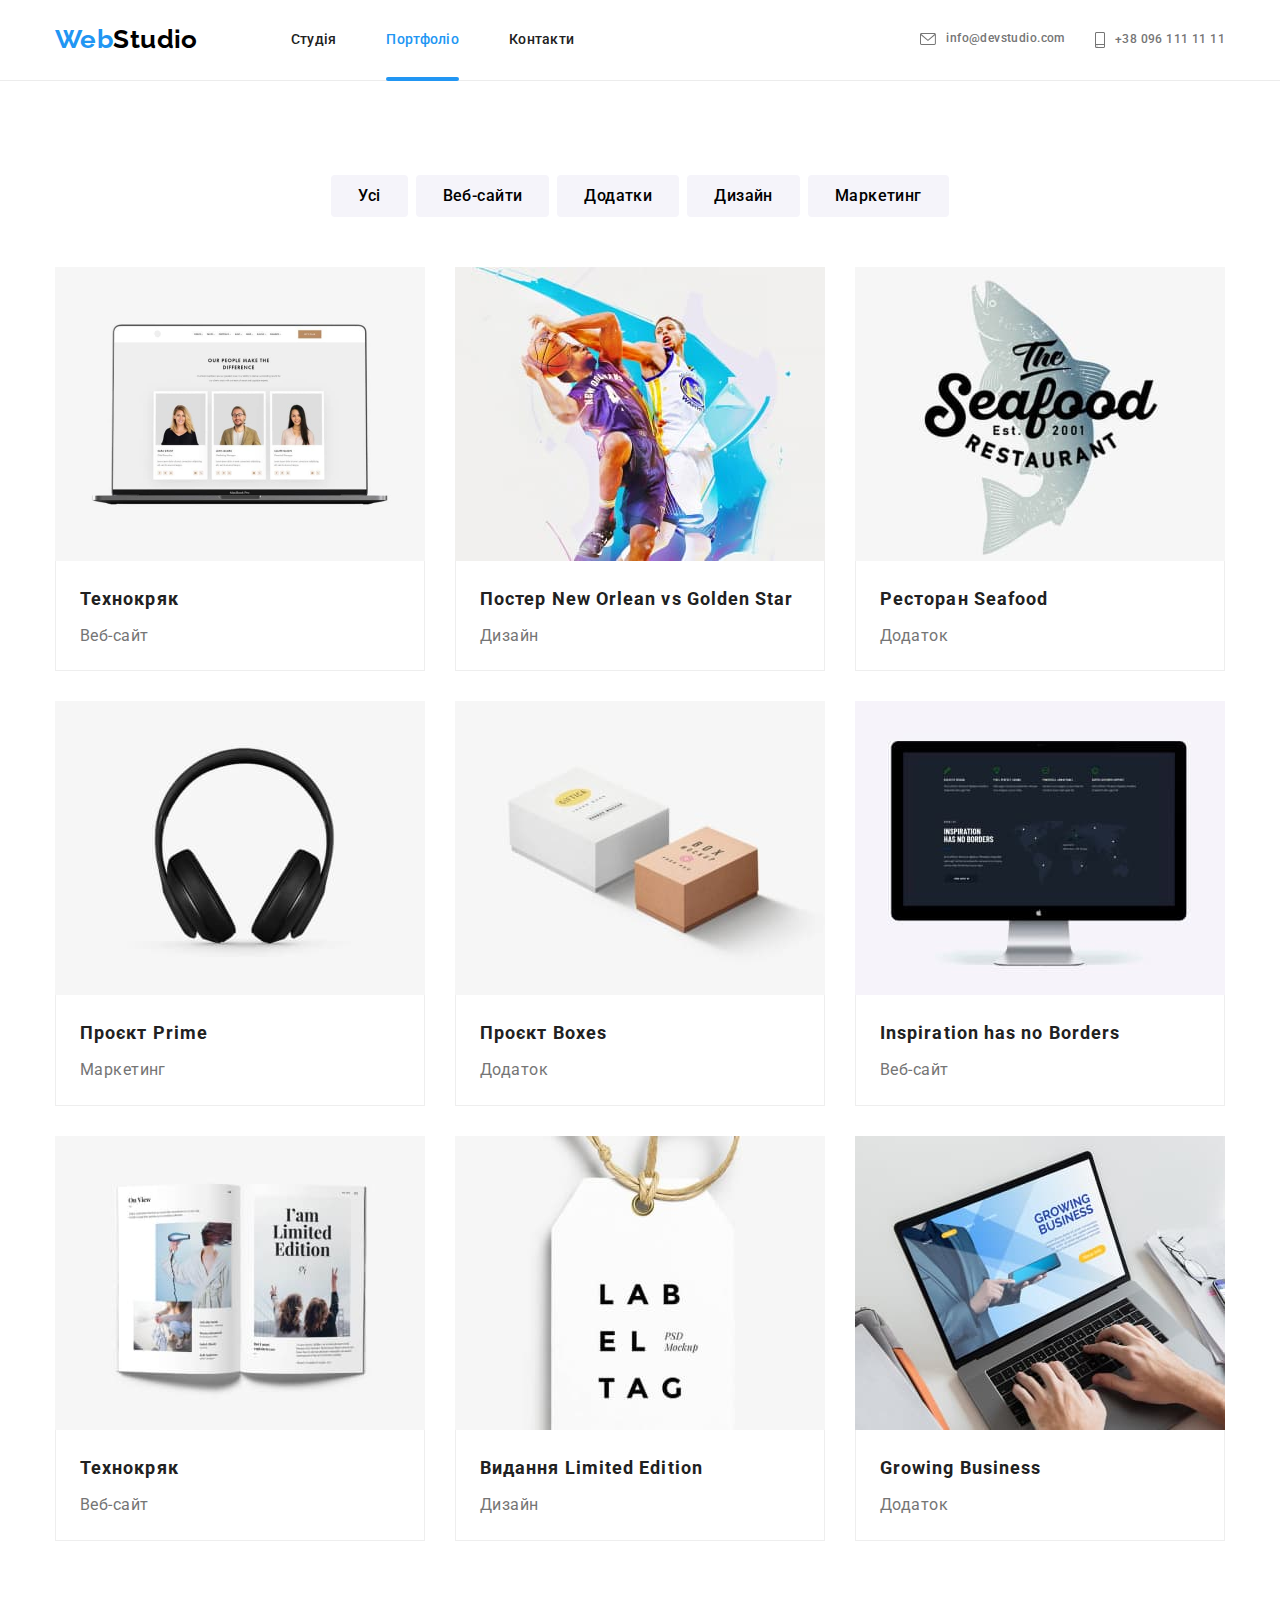
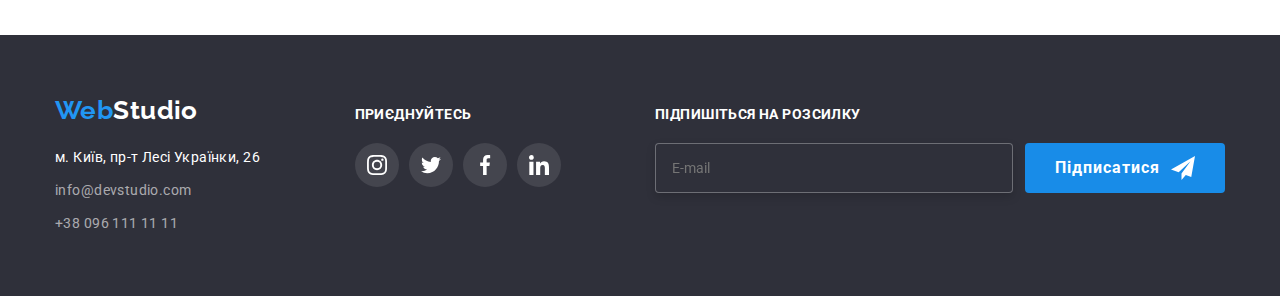
==== commit c37cded6: "fahyuvero" ====
--- a/portfolio.html
+++ b/portfolio.html
@@ -90,7 +90,13 @@
               <a href="" class="project__link">
                 <div class="project__card">
                   <img
-                    src="./images/laptop.jpg"
+                    src="./images/projects/laptop@1x.jpg"
+                    srcset="
+                      ./images/projects/laptop@1x.jpg  370w,
+                      ./images/projects/laptop@2x.jpg  740w,
+                      ./images/projects/laptop@3x.jpg 1100w
+                    "
+                    sizes="(min-width: 1100px) 33vw, (min-width: 740px) 50vw,  100vw"
                     alt="ноутбук"
                     width="370"
                     class="project__img"
--- a/css/main.min.css
+++ b/css/main.min.css
@@ -1 +1 @@
-/*! modern-normalize v1.1.0 | MIT License | https://github.com/sindresorhus/modern-normalize */*,::after,::before{box-sizing:border-box}html{-moz-tab-size:4;tab-size:4}html{line-height:1.15;-webkit-text-size-adjust:100%}body{margin:0}body{font-family:system-ui,-apple-system,"Segoe UI",Roboto,Helvetica,Arial,sans-serif,"Apple Color Emoji","Segoe UI Emoji"}hr{height:0;color:inherit}abbr[title]{text-decoration:underline dotted}b,strong{font-weight:bolder}code,kbd,pre,samp{font-family:ui-monospace,SFMono-Regular,Consolas,"Liberation Mono",Menlo,monospace;font-size:1em}small{font-size:80%}sub,sup{font-size:75%;line-height:0;position:relative;vertical-align:baseline}sub{bottom:-0.25em}sup{top:-0.5em}table{text-indent:0;border-color:inherit}button,input,optgroup,select,textarea{font-family:inherit;font-size:100%;line-height:1.15;margin:0}button,select{text-transform:none}[type=button],[type=reset],[type=submit],button{-webkit-appearance:button}::-moz-focus-inner{border-style:none;padding:0}:-moz-focusring{outline:1px dotted ButtonText}:-moz-ui-invalid{box-shadow:none}legend{padding:0}progress{vertical-align:baseline}::-webkit-inner-spin-button,::-webkit-outer-spin-button{height:auto}[type=search]{-webkit-appearance:textfield;outline-offset:-2px}::-webkit-search-decoration{-webkit-appearance:none}::-webkit-file-upload-button{-webkit-appearance:button;font:inherit}summary{display:list-item}body{font-family:"Roboto",sans-serif;font-size:14px;color:#212121;letter-spacing:.03em;background-color:#fff}.section{padding-top:60px;padding-bottom:60px}@media screen and (min-width: 1200px){.section{padding-top:94px;padding-bottom:94px}}.conteiner{padding-left:15px;padding-right:15px;margin-right:auto;margin-left:auto}@media screen and (min-width: 480px){.conteiner{width:480px}}@media screen and (min-width: 768px){.conteiner{width:768px}}@media screen and (min-width: 1200px){.conteiner{width:1200px}}.section-title{margin-top:0;margin-bottom:50px;text-align:center;font-weight:700;font-size:26px;line-height:1.2692307692}@media screen and (min-width: 1200px){.section-title{font-weight:700;font-size:36px;line-height:1.1666666667}}.visually-hidden{position:absolute;white-space:nowrap;width:1px;height:1px;overflow:hidden;border:0;padding:0;clip:rect(0 0 0 0);clip-path:inset(50%);margin:-1px}img,svg{display:block}.logo{font-family:"Raleway";font-style:normal;font-weight:700;font-size:24px;line-height:1.1666666667;text-decoration:none}.logo .logo__part{color:#2196f3}.logo.page-header__logo--main{padding-top:16px;padding-bottom:16px;color:#000}@media screen and (min-width: 768px){.logo.page-header__logo--main{margin-right:87px;padding-top:26px;padding-bottom:26px}}@media screen and (min-width: 1200px){.logo.page-header__logo--main{margin-right:93px;padding-top:24px;padding-bottom:25px}}.logo.footer-contact__logo--dark{display:block;color:#fff;margin-right:0;margin-bottom:20px;padding:0}@media screen and (min-width: 1199px){.logo{line-height:1.1923076923;font-size:26px}}.social-network{display:flex;justify-content:center;padding:0;margin:0;list-style:none;gap:10px}.social-network__media{display:flex;align-items:center;justify-content:center;width:44px;height:44px;border-radius:50%;text-decoration:none;fill:#afb1b8;background-color:#fff;transition:background-color 250ms cubic-bezier(0.4, 0, 0.2, 1),fill 250ms cubic-bezier(0.4, 0, 0.2, 1)}.social-network__media:hover,.social-network__media:focus{background-color:#2196f3;fill:#fff}.social-network__media--footer-style{fill:#fff;background-color:rgba(255,255,255,.1)}.social-network__icon{width:20px;height:20px}.page-header{border-bottom:1px solid #ececec}.page-header .conteiner{display:flex}@media screen and (max-width: 1199px){.page-header .conteiner{display:flex;align-items:center;justify-content:space-between}}@media screen and (min-width: 768px){.burger{display:none}}.page-header__contact-list{list-style:none;margin:0}@media screen and (max-width: 767px){.page-header__contact-list{display:none}}@media screen and (min-width: 768px){.page-header__contact-list{display:flex;flex-direction:column;margin-left:auto;padding:21px 0;gap:10px}}@media screen and (min-width: 1200px){.page-header__contact-list{display:flex;flex-direction:row;padding:0;gap:30px}}.page-header__contact-icon{margin-right:10px;fill:currentColor}.page-header__contact-link{display:flex;align-items:center;text-decoration:none;transition:color 250ms cubic-bezier(0.4, 0, 0.2, 1),fill 250ms cubic-bezier(0.4, 0, 0.2, 1);color:#757575}@media screen and (min-width: 768px){.page-header__contact-link{padding:0;font-weight:500;font-size:12px;line-height:1.1666666667}}@media screen and (min-width: 1200px){.page-header__contact-link{padding:32px 0;line-height:1.14}}.page-header__contact-link:hover,.page-header__contact-link:focus{color:#2196f3}.main-nav{display:flex;align-items:center}.main-nav__list{display:flex;margin:0;padding-left:0;list-style:none}@media screen and (max-width: 767px){.main-nav__list{display:none}}.main-nav__item:not(:last-child){margin-right:50px}.main-nav__link{display:block;position:relative;padding:32px 0;font-weight:500;line-height:1.14;letter-spacing:.02em;text-decoration:none;color:#212121;transition:color 250ms cubic-bezier(0.4, 0, 0.2, 1)}.main-nav__link--active{color:#2196f3}.main-nav__link--active::after{position:absolute;bottom:-1px;border-radius:2px;left:0;content:"";width:100%;height:4px;background-color:#2196f3}.main-nav__link:hover,.main-nav__link:focus{color:#2196f3}.section-hero{margin-right:auto;margin-left:auto;padding-top:118px;padding-bottom:118px;max-width:1600px;background-image:linear-gradient(rgba(47, 48, 58, 0.4), rgba(47, 48, 58, 0.4)),url("../images/bghero.jpg");background-repeat:no-repeat;background-position:center;background-size:cover;background-color:#2f303a}@media screen and (min-width: 1200px){.section-hero{padding-top:200px;padding-bottom:200px}}.section-hero__title{text-align:center;letter-spacing:.06em;text-transform:uppercase;color:#fff;margin:0 auto 30px}@media screen and (min-width: 480px){.section-hero__title{width:360px;font-weight:900;font-size:26px;line-height:1.6153846154}}@media screen and (min-width: 1200px){.section-hero__title{width:696px;font-weight:900;font-size:44px;line-height:1.3636363636}}.section-hero__button{display:block;margin-left:auto;margin-right:auto;min-width:216px;padding:10px 32px;border:none;box-shadow:0px 4px 4px rgba(0,0,0,.15);border-radius:4px;cursor:pointer;font-weight:700;font-size:16px;line-height:1.87;letter-spacing:.06em;background-color:#2196f3;color:#fff;transition:background-color 250ms cubic-bezier(0.4, 0, 0.2, 1)}.section-hero__button:hover,.section-hero__button:focus{background-color:#188ce8}.backdrop{position:fixed;z-index:51;top:0;left:0;width:100%;height:100%;background-color:rgba(0,0,0,.2);transition:opacity 250ms cubic-bezier(0.4, 0, 0.2, 1)}.backdrop.is-hidden{opacity:0;pointer-events:none}.modal{position:absolute;top:50%;left:50%;padding:40px;width:528px;height:581px;opacity:1;border-radius:4px;background:#fff;box-shadow:0px 1px 3px rgba(0,0,0,.12),0px 1px 1px rgba(0,0,0,.14),0px 2px 1px rgba(0,0,0,.2);transform:scale(1) translate(-50%, -50%);transition:transform 250ms cubic-bezier(0.4, 0, 0.2, 1)}.backdrop.is-hidden .modal{transform:translate(-50%, -50%) scale(1.1);transition:transform 250ms cubic-bezier(0.4, 0, 0.2, 1)}.modal__btn-close{position:absolute;display:flex;align-items:center;justify-content:center;top:8px;right:8px;width:30px;height:30px;padding:0;cursor:pointer;border-radius:50%;background:#fff;border:1px solid rgba(0,0,0,.1);fill:currentColor;transition:fill 250ms cubic-bezier(0.4, 0, 0.2, 1)}.modal__btn-close:hover,.modal__btn-close:focus{fill:#2196f3}.modal__feedback{margin-top:0;margin-bottom:12px;font-weight:700;font-size:20px;line-height:1.15;text-align:center;color:#212121}.modal__order-service{display:flex;flex-direction:column;font-weight:400;font-size:12px;line-height:1.16;letter-spacing:.01em;color:#757575}.modal__form-field{position:relative;display:flex;flex-direction:column;margin-bottom:10px}.modal__form-field--field-comment{margin-bottom:20px}.modal__form-input{height:40px;padding:12px 42px;margin-top:4px;cursor:pointer;border:1px solid rgba(33,33,33,.2);border-radius:4px;transition:color 250ms cubic-bezier(0.4, 0, 0.2, 1)}.modal__form-input:focus-visible{outline:1px solid #2196f3}.modal__form-input--comment{padding:12px 16px;resize:none;height:120px}.modal__form-input--comment::placeholder{color:rgba(117,117,117,.5)}.modal__form-icon{position:absolute;bottom:11px;left:12px;transition:color 250ms cubic-bezier(0.4, 0, 0.2, 1)}.modal__form-input:focus+.modal__form-icon{fill:#2196f3;filter:drop-shadow(0px 4px 4px rgba(0, 0, 0, 0.5))}.modal__form-chekbox{margin:0 auto 30px;font-size:14px;line-height:1.71;display:flex;align-items:center;cursor:pointer}.modal__checkbox{position:absolute;white-space:nowrap;width:1px;height:1px;overflow:hidden;border:0;padding:0;clip:rect(0 0 0 0);clip-path:inset(50%);margin:-1px}.modal__form-contract{margin-left:3px;color:#2196f3}.modal__chek-border{position:relative;display:inline-block;margin-right:8px;width:16px;height:15px;color:rgba(0,0,0,0);border:2px solid #000;border-radius:4px;transition:border 250ms cubic-bezier(0.4, 0, 0.2, 1)}.modal__chek-icon{position:absolute;left:-2px;top:-2px;opacity:0;fill:#fff;transition:fill 250ms cubic-bezier(0.4, 0, 0.2, 1),opacity 250ms cubic-bezier(0.4, 0, 0.2, 1)}.modal__checkbox:checked~.modal__chek-border,.modal__checkbox:checked~.modal__chek-border .modal__chek-icon{fill:#2196f3;border-color:#2196f3;opacity:1}.form-btn{width:200px;height:50px;margin:0 auto;font-weight:700;font-size:16px;line-height:1.87;text-align:center;letter-spacing:.06em;cursor:pointer;color:#fff;background-color:#188ce8;border-color:rgba(0,0,0,0);border-radius:4px}.form-btn:hover{box-shadow:0px 4px 4px rgba(0,0,0,.15)}.benefits-section__list{display:flex;flex-direction:column;gap:30px;margin:0;padding:0;list-style:none}@media screen and (min-width: 480px){.benefits-section__list{display:flex;flex-direction:column;gap:30px}}@media screen and (min-width: 768px){.benefits-section__list{display:flex;flex-direction:row;flex-wrap:wrap;gap:30px}}.benefits-section__item{flex-basis:100%}@media screen and (min-width: 768px){.benefits-section__item{flex-basis:calc((100% - 30px)/2)}}@media screen and (min-width: 1200px){.benefits-section__item{flex-basis:calc((100% - 90px)/4)}}.benefits-section__box{display:flex;align-items:center;justify-content:center;height:120px;background-color:#f5f4fa;border-radius:4px;margin-bottom:30px}.benefits-section__icon{width:70px;height:70px}.benefits-section__sub-title{margin-top:0;margin-bottom:10px;font-size:14px;line-height:1.14;text-transform:uppercase;text-align:center}@media screen and (min-width: 768px){.benefits-section__sub-title{text-align:left}}.benefits-section__advantage{margin:0;line-height:1.71;color:#757575}.employments-section{padding-top:0}@media screen and (max-width: 1199px){.employments-section{display:none}}.employments-section__list{display:flex;justify-content:space-between;margin:0;padding:0;list-style:none}.employment{display:block}.employments-section__card{position:relative}.employments-section__sub-title{position:absolute;bottom:0;width:100%;padding:22px 0;margin:0;font-weight:700;font-size:14px;line-height:1.14;text-transform:uppercase;text-align:center;color:#fff;background-color:#2f303a;opacity:.8}.team-section{background-color:#f5f4fa}.team-section__list{display:flex;justify-content:space-between;flex-direction:column;gap:30px;margin:0;padding:0;list-style:none}@media screen and (min-width: 768px)and (max-width: 1199px){.team-section__list{flex-direction:row;flex-wrap:wrap}}@media screen and (min-width: 1200px){.team-section__list{flex-direction:row}}.team-section__item{overflow:hidden;border-radius:0px 0px 4px 4px;box-shadow:0px 1px 3px rgba(0,0,0,.12),0px 1px 1px rgba(0,0,0,.14),0px 2px 1px rgba(0,0,0,.2)}@media screen and (min-width: 460px){.team-section__item{flex:basis 100%}}@media screen and (min-width: 768px){.team-section__item{flex:calc((100% - 30px)/2)}}@media screen and (min-width: 1200px){.team-section__item{flex:calc((100% - 90px)/4)}}.player__image{width:100%;height:auto}.player__data{padding-top:30px;padding-bottom:30px;background:#fff}.player__sub-title{margin-bottom:10px;margin-top:0;font-weight:500;font-size:16px;line-height:1.19;text-align:center}.player__position{margin-top:0;margin-bottom:16px;font-size:16px;line-height:1.19;font-size:16px;line-height:1.1875;text-align:center;color:#757575}.client__list{display:flex;justify-content:space-between;padding:0;margin:0;gap:30px;flex-wrap:wrap;list-style:none}.client__item{flex-basis:calc((100% - 30px)/2)}@media screen and (min-width: 768px){.client__item{flex-basis:calc((100% - 60px)/3)}}@media screen and (min-width: 1200px){.client__item{flex-basis:calc((100% - 150px)/6)}}.client__link{display:flex;align-items:center;justify-content:center;width:100%;height:92px;text-decoration:none;border:1px solid #afb1b8;border-radius:4px;transition:fill 250ms cubic-bezier(0.4, 0, 0.2, 1),border 250ms cubic-bezier(0.4, 0, 0.2, 1)}.client__link:hover,.client__link:focus{border:1px solid #2196f3}.client__icon{fill:#afb1b8;width:106px;height:60px;transition:fill 250ms cubic-bezier(0.4, 0, 0.2, 1)}.client__link:hover .client__icon,.client__link:focus .client__icon{fill:#2196f3}.filter-btns{display:flex;gap:8px;margin-top:0;padding:0;list-style:none}@media screen and (max-width: 767px){.filter-btns{flex-wrap:wrap;row-gap:15px;margin-bottom:40px}}@media screen and (min-width: 768px){.filter-btns{justify-content:center;margin-bottom:30px}}@media screen and (min-width: 1200px){.filter-btns{gap:30px;margin-bottom:50px}}.filter-btns__button{padding:6px 25px;font-family:inherit;letter-spacing:inherit;font-weight:500;font-size:16px;line-height:1.6;text-align:center;cursor:pointer;border-radius:4px;border-color:rgba(0,0,0,0);background-color:#f5f4fa;transition:color 250ms cubic-bezier(0.4, 0, 0.2, 1),background-color 250ms cubic-bezier(0.4, 0, 0.2, 1),box-shadow 250ms cubic-bezier(0.4, 0, 0.2, 1)}.filter-btns__button:hover,.filter-btns__button:focus{background-color:#2196f3;color:#fff;box-shadow:0px 3px 1px rgba(0,0,0,.1),0px 1px 2px rgba(0,0,0,.08),0px 2px 2px rgba(0,0,0,.12)}.projects{margin:0;padding:0;list-style:none}@media screen and (min-width: 768px){.projects{display:flex;align-items:center;justify-content:space-between;flex-wrap:wrap;gap:30px}}.project__item{width:100%;background:#fff;transition:box-shadow 250ms cubic-bezier(0.4, 0, 0.2, 1)}.project__item:hover,.project__item:focus{box-shadow:0px 1px 1px rgba(0,0,0,.12),0px 4px 4px rgba(0,0,0,.06),1px 4px 6px rgba(0,0,0,.16)}@media screen and (max-width: 767px){.project__item{margin-bottom:30px}}@media screen and (min-width: 768px){.project__item{flex-basis:calc((100% - 30px)/2)}}@media screen and (min-width: 1200px){.project__item{flex-basis:calc((100% - 60px)/3)}}.project__link{text-decoration:none}.project__card{position:relative;overflow:hidden}.project__img{width:100%;height:auto}.project__text{margin:0;display:flex;align-items:center;justify-content:center;font-size:18px;line-height:1.55;color:#fff;position:absolute;top:1px;left:0;width:100%;height:100%;padding:63px 24px;transform:translateY(100%);transition:transform 250ms cubic-bezier(0.4, 0, 0.2, 1);background-color:#2196f3;opacity:.9}.project__item:hover .project__text{transform:translateY(0)}.project__main-box{border:1px solid #eee;border-top:none;padding:20px 24px}@media screen and (min-width: 768px)and (max-width: 1199px){.project__main-box--strech{padding-bottom:56px}}.project__sub-title{font-size:18px;line-height:2;letter-spacing:.06em;margin-top:0;margin-bottom:4px;color:#212121}.project__name{font-size:16px;line-height:1.87;color:#757575;margin:0}.footer{background-color:#2f303a;padding:60px 0}.footer .conteiner{display:flex;justify-content:space-between;flex-direction:column}@media screen and (max-width: 767px){.footer .conteiner{gap:60px}}@media screen and (min-width: 768px){.footer .conteiner{justify-content:space-around;flex-direction:row;flex-wrap:wrap;gap:30px}}@media screen and (min-width: 1200px){.footer .conteiner{align-items:baseline;justify-content:space-between}}.footer-contacts{text-align:center}@media screen and (min-width: 1200px){.footer-contacts{text-align:start}}.footer-contacts__list{margin:0;padding:0;list-style:none}.footer-contacts__item:not(:last-child){margin-bottom:9px}.footer-contacts__map{text-decoration:none;font-style:normal;font-weight:400;line-height:1.71;color:#fff}.footer-contact__link{font-style:normal;line-height:1.71;text-decoration:none;color:rgba(255,255,255,.6);transition:color 250ms cubic-bezier(0.4, 0, 0.2, 1)}.footer-contact__link:hover,.footer-contact__link:focus{color:#2196f3}.footer-media{text-align:center}@media screen and (min-width: 1200px){.footer-media{text-align:start}}.footer-media__sub-title{margin-top:0;margin-bottom:20px;text-align:center;font-weight:700;font-size:14px;line-height:1.14;text-transform:uppercase;color:#fff}@media screen and (min-width: 1200px){.footer-media__sub-title{text-align:start}}@media screen and (max-width: 767px){.footer-subscribe{text-align:center;max-width:100%}}@media screen and (min-width: 768px)and (max-width: 1199px){.footer-subscribe{max-width:450px}}.form-subscribe__form{display:flex}@media screen and (max-width: 767px){.form-subscribe__form{flex-direction:column;gap:20px}}@media screen and (min-width: 768px){.form-subscribe__form{flex-direction:column;gap:20px}}@media screen and (min-width: 1200px){.form-subscribe__form{flex-direction:row;gap:12px}}.form-subscribe__input{height:50px;padding:15px 16px;display:inline-flex;color:#2196f3;background-color:#2f303a;border:1px solid rgba(255,255,255,.3);filter:drop-shadow(0px 4px 4px rgba(0, 0, 0, 0.15));border-radius:4px;transition:outline 250ms cubic-bezier(0.4, 0, 0.2, 1),border 250ms cubic-bezier(0.4, 0, 0.2, 1)}@media screen and (max-width: 767px){.form-subscribe__input{width:100%}}@media screen and (min-width: 768px)and (max-width: 1199px){.form-subscribe__input{width:450px}}@media screen and (min-width: 1200px){.form-subscribe__input{width:358px}}.form-subscribe__input:focus,.form-subscribe__input:hover,.form-subscribe__input:focus-visible{outline:1px solid #2196f3;border:1px solid #2196f3}.form-btn--footer-style{display:flex;align-items:center;justify-content:space-between;padding:0 28px}/*# sourceMappingURL=main.min.css.map */+/*! modern-normalize v1.1.0 | MIT License | https://github.com/sindresorhus/modern-normalize */*,::after,::before{box-sizing:border-box}html{-moz-tab-size:4;tab-size:4}html{line-height:1.15;-webkit-text-size-adjust:100%}body{margin:0}body{font-family:system-ui,-apple-system,"Segoe UI",Roboto,Helvetica,Arial,sans-serif,"Apple Color Emoji","Segoe UI Emoji"}hr{height:0;color:inherit}abbr[title]{text-decoration:underline dotted}b,strong{font-weight:bolder}code,kbd,pre,samp{font-family:ui-monospace,SFMono-Regular,Consolas,"Liberation Mono",Menlo,monospace;font-size:1em}small{font-size:80%}sub,sup{font-size:75%;line-height:0;position:relative;vertical-align:baseline}sub{bottom:-0.25em}sup{top:-0.5em}table{text-indent:0;border-color:inherit}button,input,optgroup,select,textarea{font-family:inherit;font-size:100%;line-height:1.15;margin:0}button,select{text-transform:none}[type=button],[type=reset],[type=submit],button{-webkit-appearance:button}::-moz-focus-inner{border-style:none;padding:0}:-moz-focusring{outline:1px dotted ButtonText}:-moz-ui-invalid{box-shadow:none}legend{padding:0}progress{vertical-align:baseline}::-webkit-inner-spin-button,::-webkit-outer-spin-button{height:auto}[type=search]{-webkit-appearance:textfield;outline-offset:-2px}::-webkit-search-decoration{-webkit-appearance:none}::-webkit-file-upload-button{-webkit-appearance:button;font:inherit}summary{display:list-item}body{font-family:"Roboto",sans-serif;font-size:14px;color:#212121;letter-spacing:.03em;background-color:#fff}.section{padding-top:60px;padding-bottom:60px}@media screen and (min-width: 1200px){.section{padding-top:94px;padding-bottom:94px}}.conteiner{padding-left:15px;padding-right:15px;margin-right:auto;margin-left:auto}@media screen and (min-width: 480px){.conteiner{width:480px}}@media screen and (min-width: 768px){.conteiner{width:768px}}@media screen and (min-width: 1200px){.conteiner{width:1200px}}.section-title{margin-top:0;margin-bottom:50px;text-align:center;font-weight:700;font-size:26px;line-height:1.2692307692}@media screen and (min-width: 1200px){.section-title{font-weight:700;font-size:36px;line-height:1.1666666667}}.visually-hidden{position:absolute;white-space:nowrap;width:1px;height:1px;overflow:hidden;border:0;padding:0;clip:rect(0 0 0 0);clip-path:inset(50%);margin:-1px}img,svg{display:block}.logo{font-family:"Raleway";font-style:normal;font-weight:700;font-size:24px;line-height:1.1666666667;text-decoration:none}.logo .logo__part{color:#2196f3}.logo.page-header__logo--main{padding-top:16px;padding-bottom:16px;color:#000}@media screen and (min-width: 768px){.logo.page-header__logo--main{margin-right:87px;padding-top:26px;padding-bottom:26px}}@media screen and (min-width: 1200px){.logo.page-header__logo--main{margin-right:93px;padding-top:24px;padding-bottom:25px}}.logo.footer-contact__logo--dark{display:block;color:#fff;margin-right:0;margin-bottom:20px;padding:0}@media screen and (min-width: 1199px){.logo{line-height:1.1923076923;font-size:26px}}.social-network{display:flex;justify-content:center;padding:0;margin:0;list-style:none;gap:10px}.social-network__media{display:flex;align-items:center;justify-content:center;width:44px;height:44px;border-radius:50%;text-decoration:none;fill:#afb1b8;background-color:#fff;transition:background-color 250ms cubic-bezier(0.4, 0, 0.2, 1),fill 250ms cubic-bezier(0.4, 0, 0.2, 1)}.social-network__media:hover,.social-network__media:focus{background-color:#2196f3;fill:#fff}.social-network__media--footer-style{fill:#fff;background-color:rgba(255,255,255,.1)}.social-network__icon{width:20px;height:20px}.page-header{border-bottom:1px solid #ececec}.page-header .conteiner{display:flex}@media screen and (max-width: 1199px){.page-header .conteiner{display:flex;align-items:center;justify-content:space-between}}@media screen and (min-width: 768px){.burger{display:none}}.page-header__contact-list{list-style:none;margin:0}@media screen and (max-width: 767px){.page-header__contact-list{display:none}}@media screen and (min-width: 768px){.page-header__contact-list{display:flex;flex-direction:column;margin-left:auto;padding:21px 0;gap:10px}}@media screen and (min-width: 1200px){.page-header__contact-list{display:flex;flex-direction:row;padding:0;gap:30px}}.page-header__contact-icon{margin-right:10px;fill:currentColor}.page-header__contact-link{display:flex;align-items:center;text-decoration:none;transition:color 250ms cubic-bezier(0.4, 0, 0.2, 1),fill 250ms cubic-bezier(0.4, 0, 0.2, 1);color:#757575}@media screen and (min-width: 768px){.page-header__contact-link{padding:0;font-weight:500;font-size:12px;line-height:1.1666666667}}@media screen and (min-width: 1200px){.page-header__contact-link{padding:32px 0;line-height:1.14}}.page-header__contact-link:hover,.page-header__contact-link:focus{color:#2196f3}.main-nav{display:flex;align-items:center}.main-nav__list{display:flex;margin:0;padding-left:0;list-style:none}@media screen and (max-width: 767px){.main-nav__list{display:none}}.main-nav__item:not(:last-child){margin-right:50px}.main-nav__link{display:block;position:relative;padding:32px 0;font-weight:500;line-height:1.14;letter-spacing:.02em;text-decoration:none;color:#212121;transition:color 250ms cubic-bezier(0.4, 0, 0.2, 1)}.main-nav__link--active{color:#2196f3}.main-nav__link--active::after{position:absolute;bottom:-1px;border-radius:2px;left:0;content:"";width:100%;height:4px;background-color:#2196f3}.main-nav__link:hover,.main-nav__link:focus{color:#2196f3}.section-hero{margin-right:auto;margin-left:auto;padding-top:118px;padding-bottom:118px;max-width:1600px;background-image:linear-gradient(rgba(47, 48, 58, 0.4), rgba(47, 48, 58, 0.4)),url("../images/bghero.jpg");background-repeat:no-repeat;background-position:center;background-size:cover;background-color:#2f303a}@media screen and (min-width: 1200px){.section-hero{padding-top:200px;padding-bottom:200px}}.section-hero__title{text-align:center;letter-spacing:.06em;text-transform:uppercase;color:#fff;margin:0 auto 30px}@media screen and (min-width: 480px){.section-hero__title{width:360px;font-weight:900;font-size:26px;line-height:1.6153846154}}@media screen and (min-width: 1200px){.section-hero__title{width:696px;font-weight:900;font-size:44px;line-height:1.3636363636}}.section-hero__button{display:block;margin-left:auto;margin-right:auto;min-width:216px;padding:10px 32px;border:none;box-shadow:0px 4px 4px rgba(0,0,0,.15);border-radius:4px;cursor:pointer;font-weight:700;font-size:16px;line-height:1.87;letter-spacing:.06em;background-color:#2196f3;color:#fff;transition:background-color 250ms cubic-bezier(0.4, 0, 0.2, 1)}.section-hero__button:hover,.section-hero__button:focus{background-color:#188ce8}.backdrop{position:fixed;z-index:51;top:0;left:0;width:100%;height:100%;background-color:rgba(0,0,0,.2);transition:opacity 250ms cubic-bezier(0.4, 0, 0.2, 1)}.backdrop.is-hidden{opacity:0;pointer-events:none}.modal{position:absolute;top:50%;left:50%;padding:40px;width:528px;height:581px;opacity:1;border-radius:4px;background:#fff;box-shadow:0px 1px 3px rgba(0,0,0,.12),0px 1px 1px rgba(0,0,0,.14),0px 2px 1px rgba(0,0,0,.2);transform:scale(1) translate(-50%, -50%);transition:transform 250ms cubic-bezier(0.4, 0, 0.2, 1)}.backdrop.is-hidden .modal{transform:translate(-50%, -50%) scale(1.1);transition:transform 250ms cubic-bezier(0.4, 0, 0.2, 1)}.modal__btn-close{position:absolute;display:flex;align-items:center;justify-content:center;top:8px;right:8px;width:30px;height:30px;padding:0;cursor:pointer;border-radius:50%;background:#fff;border:1px solid rgba(0,0,0,.1);fill:currentColor;transition:fill 250ms cubic-bezier(0.4, 0, 0.2, 1)}.modal__btn-close:hover,.modal__btn-close:focus{fill:#2196f3}.modal__feedback{margin-top:0;margin-bottom:12px;font-weight:700;font-size:20px;line-height:1.15;text-align:center;color:#212121}.modal__order-service{display:flex;flex-direction:column;font-weight:400;font-size:12px;line-height:1.16;letter-spacing:.01em;color:#757575}.modal__form-field{position:relative;display:flex;flex-direction:column;margin-bottom:10px}.modal__form-field--field-comment{margin-bottom:20px}.modal__form-input{height:40px;padding:12px 42px;margin-top:4px;cursor:pointer;border:1px solid rgba(33,33,33,.2);border-radius:4px;transition:color 250ms cubic-bezier(0.4, 0, 0.2, 1)}.modal__form-input:focus-visible{outline:1px solid #2196f3}.modal__form-input--comment{padding:12px 16px;resize:none;height:120px}.modal__form-input--comment::placeholder{color:rgba(117,117,117,.5)}.modal__form-icon{position:absolute;bottom:11px;left:12px;transition:color 250ms cubic-bezier(0.4, 0, 0.2, 1)}.modal__form-input:focus+.modal__form-icon{fill:#2196f3;filter:drop-shadow(0px 4px 4px rgba(0, 0, 0, 0.5))}.modal__form-chekbox{margin:0 auto 30px;font-size:14px;line-height:1.71;display:flex;align-items:center;cursor:pointer}.modal__checkbox{position:absolute;white-space:nowrap;width:1px;height:1px;overflow:hidden;border:0;padding:0;clip:rect(0 0 0 0);clip-path:inset(50%);margin:-1px}.modal__form-contract{margin-left:3px;color:#2196f3}.modal__chek-border{position:relative;display:inline-block;margin-right:8px;width:16px;height:15px;color:rgba(0,0,0,0);border:2px solid #000;border-radius:4px;transition:border 250ms cubic-bezier(0.4, 0, 0.2, 1)}.modal__chek-icon{position:absolute;left:-2px;top:-2px;opacity:0;fill:#fff;transition:fill 250ms cubic-bezier(0.4, 0, 0.2, 1),opacity 250ms cubic-bezier(0.4, 0, 0.2, 1)}.modal__checkbox:checked~.modal__chek-border,.modal__checkbox:checked~.modal__chek-border .modal__chek-icon{fill:#2196f3;border-color:#2196f3;opacity:1}.form-btn{width:200px;height:50px;margin:0 auto;font-weight:700;font-size:16px;line-height:1.87;text-align:center;letter-spacing:.06em;cursor:pointer;color:#fff;background-color:#188ce8;border-color:rgba(0,0,0,0);border-radius:4px}.form-btn:hover{box-shadow:0px 4px 4px rgba(0,0,0,.15)}.benefits-section__list{display:flex;flex-direction:column;gap:30px;margin:0;padding:0;list-style:none}@media screen and (min-width: 480px){.benefits-section__list{display:flex;flex-direction:column;gap:30px}}@media screen and (min-width: 768px){.benefits-section__list{display:flex;flex-direction:row;flex-wrap:wrap;gap:30px}}.benefits-section__item{flex-basis:100%}@media screen and (min-width: 768px){.benefits-section__item{flex-basis:calc((100% - 30px)/2)}}@media screen and (min-width: 1200px){.benefits-section__item{flex-basis:calc((100% - 90px)/4)}}.benefits-section__box{display:flex;align-items:center;justify-content:center;height:120px;background-color:#f5f4fa;border-radius:4px;margin-bottom:30px}.benefits-section__icon{width:70px;height:70px}.benefits-section__sub-title{margin-top:0;margin-bottom:10px;font-size:14px;line-height:1.14;text-transform:uppercase;text-align:center}@media screen and (min-width: 768px){.benefits-section__sub-title{text-align:left}}.benefits-section__advantage{margin:0;line-height:1.71;color:#757575}.employments-section{padding-top:0}@media screen and (max-width: 1199px){.employments-section{display:none}}.employments-section__list{display:flex;justify-content:space-between;margin:0;padding:0;list-style:none}.employment{display:block}.employments-section__card{position:relative}.employments-section__sub-title{position:absolute;bottom:0;width:100%;padding:22px 0;margin:0;font-weight:700;font-size:14px;line-height:1.14;text-transform:uppercase;text-align:center;color:#fff;background-color:#2f303a;opacity:.8}.team-section{background-color:#f5f4fa}.team-section__list{display:flex;justify-content:space-between;flex-direction:column;gap:30px;margin:0;padding:0;list-style:none}@media screen and (min-width: 768px)and (max-width: 1199px){.team-section__list{flex-direction:row;flex-wrap:wrap}}@media screen and (min-width: 1200px){.team-section__list{flex-direction:row}}.team-section__item{overflow:hidden;border-radius:0px 0px 4px 4px;box-shadow:0px 1px 3px rgba(0,0,0,.12),0px 1px 1px rgba(0,0,0,.14),0px 2px 1px rgba(0,0,0,.2)}@media screen and (min-width: 460px){.team-section__item{flex:basis 100%}}@media screen and (min-width: 768px){.team-section__item{flex:calc((100% - 30px)/2)}}@media screen and (min-width: 1200px){.team-section__item{flex:calc((100% - 90px)/4)}}.player__image{width:100%;height:auto}.player__data{padding-top:30px;padding-bottom:30px;background:#fff}.player__sub-title{margin-bottom:10px;margin-top:0;font-weight:500;font-size:16px;line-height:1.19;text-align:center}.player__position{margin-top:0;margin-bottom:16px;font-size:16px;line-height:1.19;font-size:16px;line-height:1.1875;text-align:center;color:#757575}.client__list{display:flex;justify-content:space-between;padding:0;margin:0;gap:30px;flex-wrap:wrap;list-style:none}.client__item{flex-basis:calc((100% - 30px)/2)}@media screen and (min-width: 768px){.client__item{flex-basis:calc((100% - 60px)/3)}}@media screen and (min-width: 1200px){.client__item{flex-basis:calc((100% - 150px)/6)}}.client__link{display:flex;align-items:center;justify-content:center;width:100%;height:92px;text-decoration:none;border:1px solid #afb1b8;border-radius:4px;transition:fill 250ms cubic-bezier(0.4, 0, 0.2, 1),border 250ms cubic-bezier(0.4, 0, 0.2, 1)}.client__link:hover,.client__link:focus{border:1px solid #2196f3}.client__icon{fill:#afb1b8;width:106px;height:60px;transition:fill 250ms cubic-bezier(0.4, 0, 0.2, 1)}.client__link:hover .client__icon,.client__link:focus .client__icon{fill:#2196f3}.filter-btns{display:flex;gap:8px;margin-top:0;padding:0;list-style:none}@media screen and (max-width: 767px){.filter-btns{flex-wrap:wrap;row-gap:15px;margin-bottom:40px}}@media screen and (min-width: 768px){.filter-btns{justify-content:center;margin-bottom:30px}}@media screen and (min-width: 1200px){.filter-btns{margin-bottom:50px}}.filter-btns__button{padding:6px 25px;font-family:inherit;letter-spacing:inherit;font-weight:500;font-size:16px;line-height:1.6;text-align:center;cursor:pointer;border-radius:4px;border-color:rgba(0,0,0,0);background-color:#f5f4fa;transition:color 250ms cubic-bezier(0.4, 0, 0.2, 1),background-color 250ms cubic-bezier(0.4, 0, 0.2, 1),box-shadow 250ms cubic-bezier(0.4, 0, 0.2, 1)}.filter-btns__button:hover,.filter-btns__button:focus{background-color:#2196f3;color:#fff;box-shadow:0px 3px 1px rgba(0,0,0,.1),0px 1px 2px rgba(0,0,0,.08),0px 2px 2px rgba(0,0,0,.12)}.projects{margin:0;padding:0;list-style:none}@media screen and (min-width: 768px){.projects{display:flex;align-items:center;justify-content:space-between;flex-wrap:wrap;gap:30px}}.project__item{width:100%;background:#fff;transition:box-shadow 250ms cubic-bezier(0.4, 0, 0.2, 1)}.project__item:hover,.project__item:focus{box-shadow:0px 1px 1px rgba(0,0,0,.12),0px 4px 4px rgba(0,0,0,.06),1px 4px 6px rgba(0,0,0,.16)}@media screen and (max-width: 767px){.project__item{margin-bottom:30px}}@media screen and (min-width: 768px){.project__item{flex-basis:calc((100% - 30px)/2)}}@media screen and (min-width: 1200px){.project__item{flex-basis:calc((100% - 60px)/3)}}.project__link{text-decoration:none}.project__card{position:relative;overflow:hidden}.project__img{width:100%;height:auto}.project__text{margin:0;display:flex;align-items:center;justify-content:center;font-size:18px;line-height:1.55;color:#fff;position:absolute;top:1px;left:0;width:100%;height:100%;padding:63px 24px;transform:translateY(100%);transition:transform 250ms cubic-bezier(0.4, 0, 0.2, 1);background-color:#2196f3;opacity:.9}.project__item:hover .project__text{transform:translateY(0)}.project__main-box{border:1px solid #eee;border-top:none;padding:20px 24px}@media screen and (min-width: 768px)and (max-width: 1199px){.project__main-box--strech{padding-bottom:56px}}.project__sub-title{font-size:18px;line-height:2;letter-spacing:.06em;margin-top:0;margin-bottom:4px;color:#212121}.project__name{font-size:16px;line-height:1.87;color:#757575;margin:0}.footer{background-color:#2f303a;padding:60px 0}.footer .conteiner{display:flex;justify-content:space-between;flex-direction:column}@media screen and (max-width: 767px){.footer .conteiner{gap:60px}}@media screen and (min-width: 768px){.footer .conteiner{justify-content:space-around;flex-direction:row;flex-wrap:wrap;gap:30px}}@media screen and (min-width: 1200px){.footer .conteiner{align-items:baseline;justify-content:space-between}}.footer-contacts{text-align:center}@media screen and (min-width: 1200px){.footer-contacts{text-align:start}}.footer-contacts__list{margin:0;padding:0;list-style:none}.footer-contacts__item:not(:last-child){margin-bottom:9px}.footer-contacts__map{text-decoration:none;font-style:normal;font-weight:400;line-height:1.71;color:#fff}.footer-contact__link{font-style:normal;line-height:1.71;text-decoration:none;color:rgba(255,255,255,.6);transition:color 250ms cubic-bezier(0.4, 0, 0.2, 1)}.footer-contact__link:hover,.footer-contact__link:focus{color:#2196f3}.footer-media{text-align:center}@media screen and (min-width: 1200px){.footer-media{text-align:start}}.footer-media__sub-title{margin-top:0;margin-bottom:20px;text-align:center;font-weight:700;font-size:14px;line-height:1.14;text-transform:uppercase;color:#fff}@media screen and (min-width: 1200px){.footer-media__sub-title{text-align:start}}@media screen and (max-width: 767px){.footer-subscribe{text-align:center;max-width:100%}}@media screen and (min-width: 768px)and (max-width: 1199px){.footer-subscribe{max-width:450px}}.form-subscribe__form{display:flex}@media screen and (max-width: 767px){.form-subscribe__form{flex-direction:column;gap:20px}}@media screen and (min-width: 768px){.form-subscribe__form{flex-direction:column;gap:20px}}@media screen and (min-width: 1200px){.form-subscribe__form{flex-direction:row;gap:12px}}.form-subscribe__input{height:50px;padding:15px 16px;display:inline-flex;color:#2196f3;background-color:#2f303a;border:1px solid rgba(255,255,255,.3);filter:drop-shadow(0px 4px 4px rgba(0, 0, 0, 0.15));border-radius:4px;transition:outline 250ms cubic-bezier(0.4, 0, 0.2, 1),border 250ms cubic-bezier(0.4, 0, 0.2, 1)}@media screen and (max-width: 767px){.form-subscribe__input{width:100%}}@media screen and (min-width: 768px)and (max-width: 1199px){.form-subscribe__input{width:450px}}@media screen and (min-width: 1200px){.form-subscribe__input{width:358px}}.form-subscribe__input:focus,.form-subscribe__input:hover,.form-subscribe__input:focus-visible{outline:1px solid #2196f3;border:1px solid #2196f3}.form-btn--footer-style{display:flex;align-items:center;justify-content:space-between;padding:0 28px}/*# sourceMappingURL=main.min.css.map */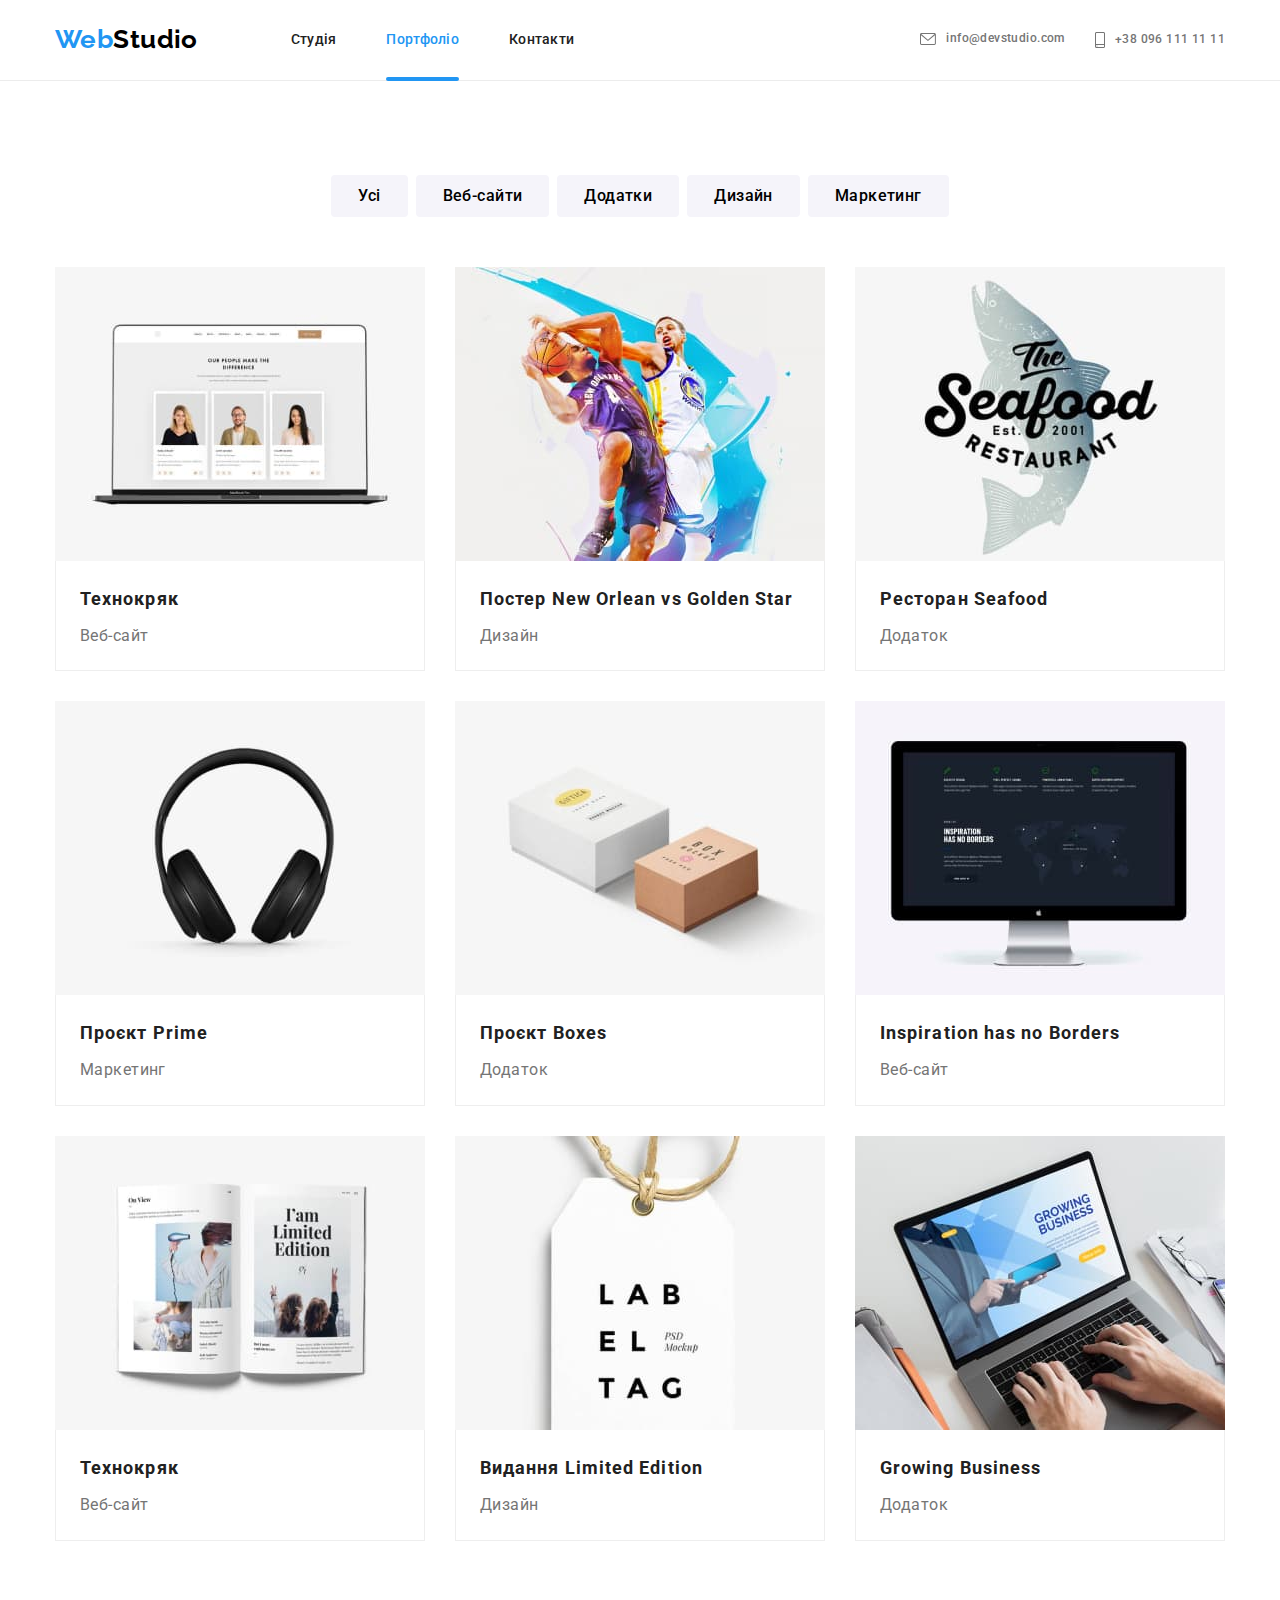
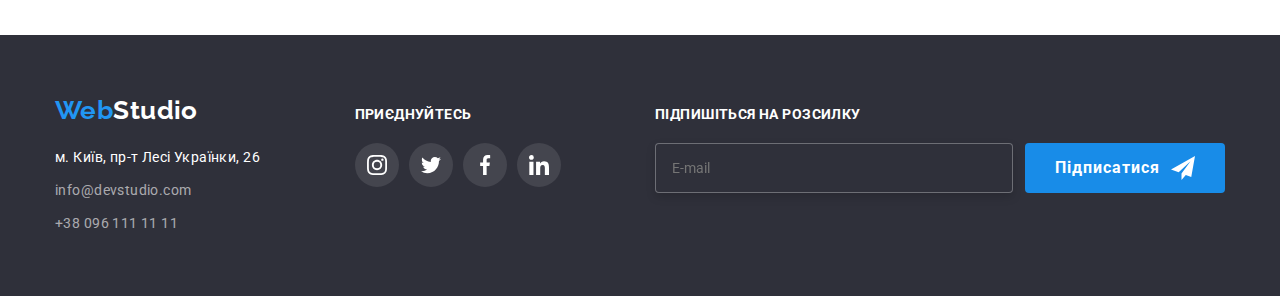
==== commit 4dd2b765: "hw8" ====
--- a/portfolio.html
+++ b/portfolio.html
@@ -37,6 +37,15 @@
             </li>
           </ul>
         </nav>
+        <button
+          class="burger-btn js-open-menu"
+          aria-expanded="false"
+          aria-controls="mobile-menu"
+        >
+          <svg class="burger-btn__burger" width="40" height="40">
+            <use href="./images/symbol-defs.svg#icon-burger"></use>
+          </svg>
+        </button>
         <ul class="page-header__contact-list">
           <li class="page-header__contact-item">
             <a
@@ -90,15 +99,13 @@
               <a href="" class="project__link">
                 <div class="project__card">
                   <img
-                    src="./images/projects/laptop@1x.jpg"
+                    src="./images/desktop/projects/laptop@1x.jpg"
                     srcset="
-                      ./images/projects/laptop@1x.jpg  370w,
-                      ./images/projects/laptop@2x.jpg  740w,
-                      ./images/projects/laptop@3x.jpg 1100w
+                      ./images/desktop/projects/laptop@1x.jpg 370w,
+                      ./images/desktop/projects/laptop@2x.jpg 740w
                     "
-                    sizes="(min-width: 1100px) 33vw, (min-width: 740px) 50vw,  100vw"
+                    sizes="(min-width: 1200px) 370px, (min-width: 768px) 354px, (min-width:480px) 450px, 100vw"
                     alt="ноутбук"
-                    width="370"
                     class="project__img"
                   />
 
@@ -392,5 +399,53 @@
         </div>
       </div>
     </footer>
+    <div class="menu-container js-menu-container" id="mobile-menu">
+      <button class="burger-btn js-close-menu">
+        <svg width="40" height="40">
+          <use href="./images/symbol-defs.svg#icon-close_cross"></use>
+        </svg>
+      </button>
+
+      <ul class="mobile-nav">
+        <li class="mobile-nav__item">
+          <a href="./index.html" class="mobile-nav__link">Студія</a>
+        </li>
+        <li class="mobile-nav__item">
+          <a href="./portfolio.html" class="mobile-nav__link">Портфоліо</a>
+        </li>
+        <li class="mobile-nav__item">
+          <a href="" class="mobile-nav__link">Контакти</a>
+        </li>
+      </ul>
+      <div class="contact-box">
+        <ul class="mobile-contact">
+          <li class="mobile-contact__item">
+            <a href="tel:+380961111111" class="mobile-contact__link--number"
+              >+38 096 111 11 11</a
+            >
+          </li>
+          <li class="mobile-contact__item">
+            <a href="mailto:info@devstudio.com" class="mobile-contact__link"
+              >info@devstudio.com</a
+            >
+          </li>
+        </ul>
+        <ul class="mobile-media">
+          <li class="mobile-media__item">
+            <a href="" class="mobile-media__link">Instagram</a>
+          </li>
+          <li class="mobile-media__item">
+            <a href="" class="mobile-media__link">Twitter</a>
+          </li>
+          <li class="mobile-media__item">
+            <a href="" class="mobile-media__link">Facebook</a>
+          </li>
+          <li class="mobile-media__item">
+            <a href="" class="mobile-media__link">LinkedIn</a>
+          </li>
+        </ul>
+      </div>
+    </div>
+    <script src="./js/mobail-menu.js"></script>
   </body>
 </html>
--- a/css/main.min.css
+++ b/css/main.min.css
@@ -1 +1 @@
-/*! modern-normalize v1.1.0 | MIT License | https://github.com/sindresorhus/modern-normalize */*,::after,::before{box-sizing:border-box}html{-moz-tab-size:4;tab-size:4}html{line-height:1.15;-webkit-text-size-adjust:100%}body{margin:0}body{font-family:system-ui,-apple-system,"Segoe UI",Roboto,Helvetica,Arial,sans-serif,"Apple Color Emoji","Segoe UI Emoji"}hr{height:0;color:inherit}abbr[title]{text-decoration:underline dotted}b,strong{font-weight:bolder}code,kbd,pre,samp{font-family:ui-monospace,SFMono-Regular,Consolas,"Liberation Mono",Menlo,monospace;font-size:1em}small{font-size:80%}sub,sup{font-size:75%;line-height:0;position:relative;vertical-align:baseline}sub{bottom:-0.25em}sup{top:-0.5em}table{text-indent:0;border-color:inherit}button,input,optgroup,select,textarea{font-family:inherit;font-size:100%;line-height:1.15;margin:0}button,select{text-transform:none}[type=button],[type=reset],[type=submit],button{-webkit-appearance:button}::-moz-focus-inner{border-style:none;padding:0}:-moz-focusring{outline:1px dotted ButtonText}:-moz-ui-invalid{box-shadow:none}legend{padding:0}progress{vertical-align:baseline}::-webkit-inner-spin-button,::-webkit-outer-spin-button{height:auto}[type=search]{-webkit-appearance:textfield;outline-offset:-2px}::-webkit-search-decoration{-webkit-appearance:none}::-webkit-file-upload-button{-webkit-appearance:button;font:inherit}summary{display:list-item}body{font-family:"Roboto",sans-serif;font-size:14px;color:#212121;letter-spacing:.03em;background-color:#fff}.section{padding-top:60px;padding-bottom:60px}@media screen and (min-width: 1200px){.section{padding-top:94px;padding-bottom:94px}}.conteiner{padding-left:15px;padding-right:15px;margin-right:auto;margin-left:auto}@media screen and (min-width: 480px){.conteiner{width:480px}}@media screen and (min-width: 768px){.conteiner{width:768px}}@media screen and (min-width: 1200px){.conteiner{width:1200px}}.section-title{margin-top:0;margin-bottom:50px;text-align:center;font-weight:700;font-size:26px;line-height:1.2692307692}@media screen and (min-width: 1200px){.section-title{font-weight:700;font-size:36px;line-height:1.1666666667}}.visually-hidden{position:absolute;white-space:nowrap;width:1px;height:1px;overflow:hidden;border:0;padding:0;clip:rect(0 0 0 0);clip-path:inset(50%);margin:-1px}img,svg{display:block}.logo{font-family:"Raleway";font-style:normal;font-weight:700;font-size:24px;line-height:1.1666666667;text-decoration:none}.logo .logo__part{color:#2196f3}.logo.page-header__logo--main{padding-top:16px;padding-bottom:16px;color:#000}@media screen and (min-width: 768px){.logo.page-header__logo--main{margin-right:87px;padding-top:26px;padding-bottom:26px}}@media screen and (min-width: 1200px){.logo.page-header__logo--main{margin-right:93px;padding-top:24px;padding-bottom:25px}}.logo.footer-contact__logo--dark{display:block;color:#fff;margin-right:0;margin-bottom:20px;padding:0}@media screen and (min-width: 1199px){.logo{line-height:1.1923076923;font-size:26px}}.social-network{display:flex;justify-content:center;padding:0;margin:0;list-style:none;gap:10px}.social-network__media{display:flex;align-items:center;justify-content:center;width:44px;height:44px;border-radius:50%;text-decoration:none;fill:#afb1b8;background-color:#fff;transition:background-color 250ms cubic-bezier(0.4, 0, 0.2, 1),fill 250ms cubic-bezier(0.4, 0, 0.2, 1)}.social-network__media:hover,.social-network__media:focus{background-color:#2196f3;fill:#fff}.social-network__media--footer-style{fill:#fff;background-color:rgba(255,255,255,.1)}.social-network__icon{width:20px;height:20px}.page-header{border-bottom:1px solid #ececec}.page-header .conteiner{display:flex}@media screen and (max-width: 1199px){.page-header .conteiner{display:flex;align-items:center;justify-content:space-between}}@media screen and (min-width: 768px){.burger{display:none}}.page-header__contact-list{list-style:none;margin:0}@media screen and (max-width: 767px){.page-header__contact-list{display:none}}@media screen and (min-width: 768px){.page-header__contact-list{display:flex;flex-direction:column;margin-left:auto;padding:21px 0;gap:10px}}@media screen and (min-width: 1200px){.page-header__contact-list{display:flex;flex-direction:row;padding:0;gap:30px}}.page-header__contact-icon{margin-right:10px;fill:currentColor}.page-header__contact-link{display:flex;align-items:center;text-decoration:none;transition:color 250ms cubic-bezier(0.4, 0, 0.2, 1),fill 250ms cubic-bezier(0.4, 0, 0.2, 1);color:#757575}@media screen and (min-width: 768px){.page-header__contact-link{padding:0;font-weight:500;font-size:12px;line-height:1.1666666667}}@media screen and (min-width: 1200px){.page-header__contact-link{padding:32px 0;line-height:1.14}}.page-header__contact-link:hover,.page-header__contact-link:focus{color:#2196f3}.main-nav{display:flex;align-items:center}.main-nav__list{display:flex;margin:0;padding-left:0;list-style:none}@media screen and (max-width: 767px){.main-nav__list{display:none}}.main-nav__item:not(:last-child){margin-right:50px}.main-nav__link{display:block;position:relative;padding:32px 0;font-weight:500;line-height:1.14;letter-spacing:.02em;text-decoration:none;color:#212121;transition:color 250ms cubic-bezier(0.4, 0, 0.2, 1)}.main-nav__link--active{color:#2196f3}.main-nav__link--active::after{position:absolute;bottom:-1px;border-radius:2px;left:0;content:"";width:100%;height:4px;background-color:#2196f3}.main-nav__link:hover,.main-nav__link:focus{color:#2196f3}.section-hero{margin-right:auto;margin-left:auto;padding-top:118px;padding-bottom:118px;max-width:1600px;background-image:linear-gradient(rgba(47, 48, 58, 0.4), rgba(47, 48, 58, 0.4)),url("../images/bghero.jpg");background-repeat:no-repeat;background-position:center;background-size:cover;background-color:#2f303a}@media screen and (min-width: 1200px){.section-hero{padding-top:200px;padding-bottom:200px}}.section-hero__title{text-align:center;letter-spacing:.06em;text-transform:uppercase;color:#fff;margin:0 auto 30px}@media screen and (min-width: 480px){.section-hero__title{width:360px;font-weight:900;font-size:26px;line-height:1.6153846154}}@media screen and (min-width: 1200px){.section-hero__title{width:696px;font-weight:900;font-size:44px;line-height:1.3636363636}}.section-hero__button{display:block;margin-left:auto;margin-right:auto;min-width:216px;padding:10px 32px;border:none;box-shadow:0px 4px 4px rgba(0,0,0,.15);border-radius:4px;cursor:pointer;font-weight:700;font-size:16px;line-height:1.87;letter-spacing:.06em;background-color:#2196f3;color:#fff;transition:background-color 250ms cubic-bezier(0.4, 0, 0.2, 1)}.section-hero__button:hover,.section-hero__button:focus{background-color:#188ce8}.backdrop{position:fixed;z-index:51;top:0;left:0;width:100%;height:100%;background-color:rgba(0,0,0,.2);transition:opacity 250ms cubic-bezier(0.4, 0, 0.2, 1)}.backdrop.is-hidden{opacity:0;pointer-events:none}.modal{position:absolute;top:50%;left:50%;padding:40px;width:528px;height:581px;opacity:1;border-radius:4px;background:#fff;box-shadow:0px 1px 3px rgba(0,0,0,.12),0px 1px 1px rgba(0,0,0,.14),0px 2px 1px rgba(0,0,0,.2);transform:scale(1) translate(-50%, -50%);transition:transform 250ms cubic-bezier(0.4, 0, 0.2, 1)}.backdrop.is-hidden .modal{transform:translate(-50%, -50%) scale(1.1);transition:transform 250ms cubic-bezier(0.4, 0, 0.2, 1)}.modal__btn-close{position:absolute;display:flex;align-items:center;justify-content:center;top:8px;right:8px;width:30px;height:30px;padding:0;cursor:pointer;border-radius:50%;background:#fff;border:1px solid rgba(0,0,0,.1);fill:currentColor;transition:fill 250ms cubic-bezier(0.4, 0, 0.2, 1)}.modal__btn-close:hover,.modal__btn-close:focus{fill:#2196f3}.modal__feedback{margin-top:0;margin-bottom:12px;font-weight:700;font-size:20px;line-height:1.15;text-align:center;color:#212121}.modal__order-service{display:flex;flex-direction:column;font-weight:400;font-size:12px;line-height:1.16;letter-spacing:.01em;color:#757575}.modal__form-field{position:relative;display:flex;flex-direction:column;margin-bottom:10px}.modal__form-field--field-comment{margin-bottom:20px}.modal__form-input{height:40px;padding:12px 42px;margin-top:4px;cursor:pointer;border:1px solid rgba(33,33,33,.2);border-radius:4px;transition:color 250ms cubic-bezier(0.4, 0, 0.2, 1)}.modal__form-input:focus-visible{outline:1px solid #2196f3}.modal__form-input--comment{padding:12px 16px;resize:none;height:120px}.modal__form-input--comment::placeholder{color:rgba(117,117,117,.5)}.modal__form-icon{position:absolute;bottom:11px;left:12px;transition:color 250ms cubic-bezier(0.4, 0, 0.2, 1)}.modal__form-input:focus+.modal__form-icon{fill:#2196f3;filter:drop-shadow(0px 4px 4px rgba(0, 0, 0, 0.5))}.modal__form-chekbox{margin:0 auto 30px;font-size:14px;line-height:1.71;display:flex;align-items:center;cursor:pointer}.modal__checkbox{position:absolute;white-space:nowrap;width:1px;height:1px;overflow:hidden;border:0;padding:0;clip:rect(0 0 0 0);clip-path:inset(50%);margin:-1px}.modal__form-contract{margin-left:3px;color:#2196f3}.modal__chek-border{position:relative;display:inline-block;margin-right:8px;width:16px;height:15px;color:rgba(0,0,0,0);border:2px solid #000;border-radius:4px;transition:border 250ms cubic-bezier(0.4, 0, 0.2, 1)}.modal__chek-icon{position:absolute;left:-2px;top:-2px;opacity:0;fill:#fff;transition:fill 250ms cubic-bezier(0.4, 0, 0.2, 1),opacity 250ms cubic-bezier(0.4, 0, 0.2, 1)}.modal__checkbox:checked~.modal__chek-border,.modal__checkbox:checked~.modal__chek-border .modal__chek-icon{fill:#2196f3;border-color:#2196f3;opacity:1}.form-btn{width:200px;height:50px;margin:0 auto;font-weight:700;font-size:16px;line-height:1.87;text-align:center;letter-spacing:.06em;cursor:pointer;color:#fff;background-color:#188ce8;border-color:rgba(0,0,0,0);border-radius:4px}.form-btn:hover{box-shadow:0px 4px 4px rgba(0,0,0,.15)}.benefits-section__list{display:flex;flex-direction:column;gap:30px;margin:0;padding:0;list-style:none}@media screen and (min-width: 480px){.benefits-section__list{display:flex;flex-direction:column;gap:30px}}@media screen and (min-width: 768px){.benefits-section__list{display:flex;flex-direction:row;flex-wrap:wrap;gap:30px}}.benefits-section__item{flex-basis:100%}@media screen and (min-width: 768px){.benefits-section__item{flex-basis:calc((100% - 30px)/2)}}@media screen and (min-width: 1200px){.benefits-section__item{flex-basis:calc((100% - 90px)/4)}}.benefits-section__box{display:flex;align-items:center;justify-content:center;height:120px;background-color:#f5f4fa;border-radius:4px;margin-bottom:30px}.benefits-section__icon{width:70px;height:70px}.benefits-section__sub-title{margin-top:0;margin-bottom:10px;font-size:14px;line-height:1.14;text-transform:uppercase;text-align:center}@media screen and (min-width: 768px){.benefits-section__sub-title{text-align:left}}.benefits-section__advantage{margin:0;line-height:1.71;color:#757575}.employments-section{padding-top:0}@media screen and (max-width: 1199px){.employments-section{display:none}}.employments-section__list{display:flex;justify-content:space-between;margin:0;padding:0;list-style:none}.employment{display:block}.employments-section__card{position:relative}.employments-section__sub-title{position:absolute;bottom:0;width:100%;padding:22px 0;margin:0;font-weight:700;font-size:14px;line-height:1.14;text-transform:uppercase;text-align:center;color:#fff;background-color:#2f303a;opacity:.8}.team-section{background-color:#f5f4fa}.team-section__list{display:flex;justify-content:space-between;flex-direction:column;gap:30px;margin:0;padding:0;list-style:none}@media screen and (min-width: 768px)and (max-width: 1199px){.team-section__list{flex-direction:row;flex-wrap:wrap}}@media screen and (min-width: 1200px){.team-section__list{flex-direction:row}}.team-section__item{overflow:hidden;border-radius:0px 0px 4px 4px;box-shadow:0px 1px 3px rgba(0,0,0,.12),0px 1px 1px rgba(0,0,0,.14),0px 2px 1px rgba(0,0,0,.2)}@media screen and (min-width: 460px){.team-section__item{flex:basis 100%}}@media screen and (min-width: 768px){.team-section__item{flex:calc((100% - 30px)/2)}}@media screen and (min-width: 1200px){.team-section__item{flex:calc((100% - 90px)/4)}}.player__image{width:100%;height:auto}.player__data{padding-top:30px;padding-bottom:30px;background:#fff}.player__sub-title{margin-bottom:10px;margin-top:0;font-weight:500;font-size:16px;line-height:1.19;text-align:center}.player__position{margin-top:0;margin-bottom:16px;font-size:16px;line-height:1.19;font-size:16px;line-height:1.1875;text-align:center;color:#757575}.client__list{display:flex;justify-content:space-between;padding:0;margin:0;gap:30px;flex-wrap:wrap;list-style:none}.client__item{flex-basis:calc((100% - 30px)/2)}@media screen and (min-width: 768px){.client__item{flex-basis:calc((100% - 60px)/3)}}@media screen and (min-width: 1200px){.client__item{flex-basis:calc((100% - 150px)/6)}}.client__link{display:flex;align-items:center;justify-content:center;width:100%;height:92px;text-decoration:none;border:1px solid #afb1b8;border-radius:4px;transition:fill 250ms cubic-bezier(0.4, 0, 0.2, 1),border 250ms cubic-bezier(0.4, 0, 0.2, 1)}.client__link:hover,.client__link:focus{border:1px solid #2196f3}.client__icon{fill:#afb1b8;width:106px;height:60px;transition:fill 250ms cubic-bezier(0.4, 0, 0.2, 1)}.client__link:hover .client__icon,.client__link:focus .client__icon{fill:#2196f3}.filter-btns{display:flex;gap:8px;margin-top:0;padding:0;list-style:none}@media screen and (max-width: 767px){.filter-btns{flex-wrap:wrap;row-gap:15px;margin-bottom:40px}}@media screen and (min-width: 768px){.filter-btns{justify-content:center;margin-bottom:30px}}@media screen and (min-width: 1200px){.filter-btns{margin-bottom:50px}}.filter-btns__button{padding:6px 25px;font-family:inherit;letter-spacing:inherit;font-weight:500;font-size:16px;line-height:1.6;text-align:center;cursor:pointer;border-radius:4px;border-color:rgba(0,0,0,0);background-color:#f5f4fa;transition:color 250ms cubic-bezier(0.4, 0, 0.2, 1),background-color 250ms cubic-bezier(0.4, 0, 0.2, 1),box-shadow 250ms cubic-bezier(0.4, 0, 0.2, 1)}.filter-btns__button:hover,.filter-btns__button:focus{background-color:#2196f3;color:#fff;box-shadow:0px 3px 1px rgba(0,0,0,.1),0px 1px 2px rgba(0,0,0,.08),0px 2px 2px rgba(0,0,0,.12)}.projects{margin:0;padding:0;list-style:none}@media screen and (min-width: 768px){.projects{display:flex;align-items:center;justify-content:space-between;flex-wrap:wrap;gap:30px}}.project__item{width:100%;background:#fff;transition:box-shadow 250ms cubic-bezier(0.4, 0, 0.2, 1)}.project__item:hover,.project__item:focus{box-shadow:0px 1px 1px rgba(0,0,0,.12),0px 4px 4px rgba(0,0,0,.06),1px 4px 6px rgba(0,0,0,.16)}@media screen and (max-width: 767px){.project__item{margin-bottom:30px}}@media screen and (min-width: 768px){.project__item{flex-basis:calc((100% - 30px)/2)}}@media screen and (min-width: 1200px){.project__item{flex-basis:calc((100% - 60px)/3)}}.project__link{text-decoration:none}.project__card{position:relative;overflow:hidden}.project__img{width:100%;height:auto}.project__text{margin:0;display:flex;align-items:center;justify-content:center;font-size:18px;line-height:1.55;color:#fff;position:absolute;top:1px;left:0;width:100%;height:100%;padding:63px 24px;transform:translateY(100%);transition:transform 250ms cubic-bezier(0.4, 0, 0.2, 1);background-color:#2196f3;opacity:.9}.project__item:hover .project__text{transform:translateY(0)}.project__main-box{border:1px solid #eee;border-top:none;padding:20px 24px}@media screen and (min-width: 768px)and (max-width: 1199px){.project__main-box--strech{padding-bottom:56px}}.project__sub-title{font-size:18px;line-height:2;letter-spacing:.06em;margin-top:0;margin-bottom:4px;color:#212121}.project__name{font-size:16px;line-height:1.87;color:#757575;margin:0}.footer{background-color:#2f303a;padding:60px 0}.footer .conteiner{display:flex;justify-content:space-between;flex-direction:column}@media screen and (max-width: 767px){.footer .conteiner{gap:60px}}@media screen and (min-width: 768px){.footer .conteiner{justify-content:space-around;flex-direction:row;flex-wrap:wrap;gap:30px}}@media screen and (min-width: 1200px){.footer .conteiner{align-items:baseline;justify-content:space-between}}.footer-contacts{text-align:center}@media screen and (min-width: 1200px){.footer-contacts{text-align:start}}.footer-contacts__list{margin:0;padding:0;list-style:none}.footer-contacts__item:not(:last-child){margin-bottom:9px}.footer-contacts__map{text-decoration:none;font-style:normal;font-weight:400;line-height:1.71;color:#fff}.footer-contact__link{font-style:normal;line-height:1.71;text-decoration:none;color:rgba(255,255,255,.6);transition:color 250ms cubic-bezier(0.4, 0, 0.2, 1)}.footer-contact__link:hover,.footer-contact__link:focus{color:#2196f3}.footer-media{text-align:center}@media screen and (min-width: 1200px){.footer-media{text-align:start}}.footer-media__sub-title{margin-top:0;margin-bottom:20px;text-align:center;font-weight:700;font-size:14px;line-height:1.14;text-transform:uppercase;color:#fff}@media screen and (min-width: 1200px){.footer-media__sub-title{text-align:start}}@media screen and (max-width: 767px){.footer-subscribe{text-align:center;max-width:100%}}@media screen and (min-width: 768px)and (max-width: 1199px){.footer-subscribe{max-width:450px}}.form-subscribe__form{display:flex}@media screen and (max-width: 767px){.form-subscribe__form{flex-direction:column;gap:20px}}@media screen and (min-width: 768px){.form-subscribe__form{flex-direction:column;gap:20px}}@media screen and (min-width: 1200px){.form-subscribe__form{flex-direction:row;gap:12px}}.form-subscribe__input{height:50px;padding:15px 16px;display:inline-flex;color:#2196f3;background-color:#2f303a;border:1px solid rgba(255,255,255,.3);filter:drop-shadow(0px 4px 4px rgba(0, 0, 0, 0.15));border-radius:4px;transition:outline 250ms cubic-bezier(0.4, 0, 0.2, 1),border 250ms cubic-bezier(0.4, 0, 0.2, 1)}@media screen and (max-width: 767px){.form-subscribe__input{width:100%}}@media screen and (min-width: 768px)and (max-width: 1199px){.form-subscribe__input{width:450px}}@media screen and (min-width: 1200px){.form-subscribe__input{width:358px}}.form-subscribe__input:focus,.form-subscribe__input:hover,.form-subscribe__input:focus-visible{outline:1px solid #2196f3;border:1px solid #2196f3}.form-btn--footer-style{display:flex;align-items:center;justify-content:space-between;padding:0 28px}/*# sourceMappingURL=main.min.css.map */+/*! modern-normalize v1.1.0 | MIT License | https://github.com/sindresorhus/modern-normalize */*,::after,::before{box-sizing:border-box}html{-moz-tab-size:4;tab-size:4}html{line-height:1.15;-webkit-text-size-adjust:100%}body{margin:0}body{font-family:system-ui,-apple-system,"Segoe UI",Roboto,Helvetica,Arial,sans-serif,"Apple Color Emoji","Segoe UI Emoji"}hr{height:0;color:inherit}abbr[title]{text-decoration:underline dotted}b,strong{font-weight:bolder}code,kbd,pre,samp{font-family:ui-monospace,SFMono-Regular,Consolas,"Liberation Mono",Menlo,monospace;font-size:1em}small{font-size:80%}sub,sup{font-size:75%;line-height:0;position:relative;vertical-align:baseline}sub{bottom:-0.25em}sup{top:-0.5em}table{text-indent:0;border-color:inherit}button,input,optgroup,select,textarea{font-family:inherit;font-size:100%;line-height:1.15;margin:0}button,select{text-transform:none}[type=button],[type=reset],[type=submit],button{-webkit-appearance:button}::-moz-focus-inner{border-style:none;padding:0}:-moz-focusring{outline:1px dotted ButtonText}:-moz-ui-invalid{box-shadow:none}legend{padding:0}progress{vertical-align:baseline}::-webkit-inner-spin-button,::-webkit-outer-spin-button{height:auto}[type=search]{-webkit-appearance:textfield;outline-offset:-2px}::-webkit-search-decoration{-webkit-appearance:none}::-webkit-file-upload-button{-webkit-appearance:button;font:inherit}summary{display:list-item}body{font-family:"Roboto",sans-serif;font-size:14px;color:#212121;letter-spacing:.03em;background-color:#fff}.section{padding-top:60px;padding-bottom:60px}@media screen and (min-width: 1200px){.section{padding-top:94px;padding-bottom:94px}}.conteiner{padding-left:15px;padding-right:15px;margin-right:auto;margin-left:auto}@media screen and (min-width: 480px){.conteiner{width:480px}}@media screen and (min-width: 768px){.conteiner{width:768px}}@media screen and (min-width: 1200px){.conteiner{width:1200px}}.section-title{margin-top:0;margin-bottom:50px;text-align:center;font-weight:700;font-size:26px;line-height:1.2692307692}@media screen and (min-width: 1200px){.section-title{font-weight:700;font-size:36px;line-height:1.1666666667}}.visually-hidden{position:absolute;white-space:nowrap;width:1px;height:1px;overflow:hidden;border:0;padding:0;clip:rect(0 0 0 0);clip-path:inset(50%);margin:-1px}img,svg{display:block}.logo{font-family:"Raleway";font-style:normal;font-weight:700;font-size:24px;line-height:1.1666666667;text-decoration:none}.logo .logo__part{color:#2196f3}.logo.page-header__logo--main{padding-top:16px;padding-bottom:16px;color:#000}@media screen and (min-width: 768px){.logo.page-header__logo--main{margin-right:87px;padding-top:26px;padding-bottom:26px}}@media screen and (min-width: 1200px){.logo.page-header__logo--main{margin-right:93px;padding-top:24px;padding-bottom:25px}}.logo.footer-contact__logo--dark{display:block;color:#fff;margin-right:0;margin-bottom:20px;padding:0}@media screen and (min-width: 1199px){.logo{line-height:1.1923076923;font-size:26px}}.social-network{display:flex;justify-content:center;padding:0;margin:0;list-style:none;gap:10px}.social-network__media{display:flex;align-items:center;justify-content:center;width:44px;height:44px;border-radius:50%;text-decoration:none;fill:#afb1b8;background-color:#fff;transition:background-color 250ms cubic-bezier(0.4, 0, 0.2, 1),fill 250ms cubic-bezier(0.4, 0, 0.2, 1)}.social-network__media:hover,.social-network__media:focus{background-color:#2196f3;fill:#fff}.social-network__media--footer-style{fill:#fff;background-color:rgba(255,255,255,.1)}.social-network__icon{width:20px;height:20px}.page-header{border-bottom:1px solid #ececec}.page-header .conteiner{display:flex}@media screen and (max-width: 1199px){.page-header .conteiner{display:flex;align-items:center;justify-content:space-between}}.page-header__contact-list{list-style:none;margin:0}@media screen and (max-width: 767px){.page-header__contact-list{display:none}}@media screen and (min-width: 768px){.page-header__contact-list{display:flex;flex-direction:column;margin-left:auto;padding:21px 0;gap:10px}}@media screen and (min-width: 1200px){.page-header__contact-list{display:flex;flex-direction:row;padding:0;gap:30px}}.page-header__contact-icon{margin-right:10px;fill:currentColor}.page-header__contact-icon--mail-size{width:14px;height:10px}@media screen and (min-width: 1200px){.page-header__contact-icon--mail-size{width:16px;height:12px}}.page-header__contact-icon--phone-size{width:10px;height:14px}@media screen and (min-width: 1200px){.page-header__contact-icon--phone-size{height:16px}}.page-header__contact-link{display:flex;align-items:center;text-decoration:none;transition:color 250ms cubic-bezier(0.4, 0, 0.2, 1),fill 250ms cubic-bezier(0.4, 0, 0.2, 1);color:#757575}@media screen and (min-width: 768px){.page-header__contact-link{padding:0;font-weight:500;font-size:12px;line-height:1.1666666667}}@media screen and (min-width: 1200px){.page-header__contact-link{padding:32px 0;line-height:1.14}}.page-header__contact-link:hover,.page-header__contact-link:focus{color:#2196f3}.main-nav{display:flex;align-items:center}.main-nav__list{display:flex;margin:0;padding-left:0;list-style:none}@media screen and (max-width: 767px){.main-nav__list{display:none}}.main-nav__item:not(:last-child){margin-right:50px}.main-nav__link{display:block;position:relative;padding:32px 0;font-weight:500;line-height:1.14;letter-spacing:.02em;text-decoration:none;color:#212121;transition:color 250ms cubic-bezier(0.4, 0, 0.2, 1)}.main-nav__link--active{color:#2196f3}.main-nav__link--active::after{position:absolute;bottom:-1px;border-radius:2px;left:0;content:"";width:100%;height:4px;background-color:#2196f3}.main-nav__link:hover,.main-nav__link:focus{color:#2196f3}.section-hero{margin-right:auto;margin-left:auto;padding-top:118px;padding-bottom:118px;max-width:1600px;background-image:linear-gradient(rgba(47, 48, 58, 0.4), rgba(47, 48, 58, 0.4)),url("../images/mobile/hero-bg/hero-bg.jpg");background-repeat:no-repeat;background-position:center;background-size:cover;background-color:#2f303a}@media screen and (min-device-pixel-ratio: 2),screen and (min-resolution: 192dpi),screen and (min-resolution: 2dppx){.section-hero{background-image:linear-gradient(rgba(47, 48, 58, 0.4), rgba(47, 48, 58, 0.4)),url("../images/mobile/hero-bg/hero-bg@2x.jpg")}}@media screen and (min-device-pixel-ratio: 3),screen and (min-resolution: 288dpi),screen and (min-resolution: 3dppx){.section-hero{background-image:linear-gradient(rgba(47, 48, 58, 0.4), rgba(47, 48, 58, 0.4)),url("../images/mobile/hero-bg/hero-bg@3x.jpg")}}@media screen and (min-width: 500px){.section-hero{background-image:linear-gradient(rgba(47, 48, 58, 0.4), rgba(47, 48, 58, 0.4)),url("../images/tablet/hero-bg/hero-bg.jpg")}}@media screen and (min-width: 500px)and (min-device-pixel-ratio: 2),screen and (min-width: 500px)and (min-resolution: 192dpi),screen and (min-width: 500px)and (min-resolution: 2dppx){.section-hero{background-image:linear-gradient(rgba(47, 48, 58, 0.4), rgba(47, 48, 58, 0.4)),url("../images/tablet/hero-bg/hero-bg@2x.jpg")}}@media screen and (min-width: 500px)and (min-device-pixel-ratio: 3),screen and (min-width: 500px)and (min-resolution: 288dpi),screen and (min-width: 500px)and (min-resolution: 3dppx){.section-hero{background-image:linear-gradient(rgba(47, 48, 58, 0.4), rgba(47, 48, 58, 0.4)),url("../images/tablet/hero-bg/hero-bg@3x.jpg")}}@media screen and (min-width: 850px){.section-hero{background-image:linear-gradient(rgba(47, 48, 58, 0.4), rgba(47, 48, 58, 0.4)),url("../images/desktop/hero-bg/herobg@1x.jpg")}}@media screen and (min-width: 850px)and (min-device-pixel-ratio: 2),screen and (min-width: 850px)and (min-resolution: 192dpi),screen and (min-width: 850px)and (min-resolution: 2dppx){.section-hero{background-image:linear-gradient(rgba(47, 48, 58, 0.4), rgba(47, 48, 58, 0.4)),url("../images/desktop/hero-bg/herobg@2x.jpg")}}@media screen and (min-width: 850px)and (min-device-pixel-ratio: 3),screen and (min-width: 850px)and (min-resolution: 288dpi),screen and (min-width: 850px)and (min-resolution: 3dppx){.section-hero{background-image:linear-gradient(rgba(47, 48, 58, 0.4), rgba(47, 48, 58, 0.4)),url("../images/desktop/hero-bg/herobg@3x.jpg")}}@media screen and (min-width: 1200px){.section-hero{padding-top:200px;padding-bottom:200px}}.section-hero__title{text-align:center;letter-spacing:.06em;text-transform:uppercase;color:#fff;margin:0 auto 30px}@media screen and (min-width: 480px){.section-hero__title{width:360px;font-weight:900;font-size:26px;line-height:1.6153846154}}@media screen and (min-width: 1200px){.section-hero__title{width:696px;font-weight:900;font-size:44px;line-height:1.3636363636}}.section-hero__button{display:block;margin-left:auto;margin-right:auto;min-width:200px;padding:10px 24px;border:none;box-shadow:0px 4px 4px rgba(0,0,0,.15);border-radius:4px;cursor:pointer;font-weight:700;font-size:16px;line-height:1.87;letter-spacing:.06em;background-color:#2196f3;color:#fff;transition:background-color 250ms cubic-bezier(0.4, 0, 0.2, 1)}@media screen and (min-width: 1200px){.section-hero__button{padding:10px 32px}}.section-hero__button:hover,.section-hero__button:focus{background-color:#188ce8}.backdrop{position:fixed;z-index:51;top:0;left:0;width:100%;height:100%;background-color:rgba(0,0,0,.2);transition:opacity 250ms cubic-bezier(0.4, 0, 0.2, 1)}.backdrop.is-hidden{opacity:0;pointer-events:none}.modal{position:absolute;top:50%;left:50%;padding:40px;height:609px;opacity:1;border-radius:4px;background:#fff;box-shadow:0px 1px 3px rgba(0,0,0,.12),0px 1px 1px rgba(0,0,0,.14),0px 2px 1px rgba(0,0,0,.2);transform:scale(1) translate(-50%, -50%);transition:transform 250ms cubic-bezier(0.4, 0, 0.2, 1)}.backdrop.is-hidden .modal{transform:translate(-50%, -50%) scale(1.1);transition:transform 250ms cubic-bezier(0.4, 0, 0.2, 1)}@media screen and (max-width: 479px){.modal{width:100%}}@media screen and (min-width: 480px){.modal{width:450px}}@media screen and (min-width: 1200px){.modal{width:528px;height:581px}}.modal__btn-close{position:absolute;display:flex;align-items:center;justify-content:center;top:8px;right:8px;width:30px;height:30px;padding:0;cursor:pointer;border-radius:50%;background:#fff;border:1px solid rgba(0,0,0,.1);fill:currentColor;transition:fill 250ms cubic-bezier(0.4, 0, 0.2, 1)}.modal__btn-close:hover,.modal__btn-close:focus{fill:#2196f3}.modal__feedback{margin-top:0;margin-bottom:12px;font-weight:700;font-size:20px;line-height:1.15;text-align:center;color:#212121}.modal__order-service{display:flex;flex-direction:column;font-weight:400;font-size:12px;line-height:1.16;letter-spacing:.01em;color:#757575}.modal__form-field{position:relative;display:flex;flex-direction:column;margin-bottom:10px}.modal__form-field--field-comment{margin-bottom:20px}.modal__form-input{height:40px;padding:12px 42px;margin-top:4px;cursor:pointer;border:1px solid rgba(33,33,33,.2);border-radius:4px;transition:color 250ms cubic-bezier(0.4, 0, 0.2, 1)}.modal__form-input:focus-visible{outline:1px solid #2196f3}.modal__form-input--comment{padding:12px 16px;resize:none;height:120px}.modal__form-input--comment::placeholder{color:rgba(117,117,117,.5)}.modal__form-icon{position:absolute;bottom:11px;left:12px;transition:color 250ms cubic-bezier(0.4, 0, 0.2, 1)}.modal__form-input:focus+.modal__form-icon{fill:#2196f3;filter:drop-shadow(0px 4px 4px rgba(0, 0, 0, 0.5))}.modal__form-chekbox{margin:0 auto 30px;font-size:12px;line-height:1.1666666667;display:flex;align-items:center;cursor:pointer}@media screen and (max-width: 479px){.modal__form-chekbox{display:flex;align-items:center;justify-content:center;flex-wrap:wrap}}@media screen and (min-width: 480px){.modal__form-chekbox{display:flex;align-items:center}}@media screen and (min-width: 1200px){.modal__form-chekbox{font-size:14px;line-height:1.71}}.modal__checkbox{position:absolute;white-space:nowrap;width:1px;height:1px;overflow:hidden;border:0;padding:0;clip:rect(0 0 0 0);clip-path:inset(50%);margin:-1px}.modal__form-contract{margin-left:3px;color:#2196f3}.modal__chek-border{position:relative;display:inline-block;margin-right:8px;width:16px;height:15px;color:rgba(0,0,0,0);border:2px solid #000;border-radius:4px;transition:border 250ms cubic-bezier(0.4, 0, 0.2, 1)}.modal__chek-icon{position:absolute;left:-2px;top:-2px;opacity:0;fill:#fff;transition:fill 250ms cubic-bezier(0.4, 0, 0.2, 1),opacity 250ms cubic-bezier(0.4, 0, 0.2, 1)}.modal__checkbox:checked~.modal__chek-border,.modal__checkbox:checked~.modal__chek-border .modal__chek-icon{fill:#2196f3;border-color:#2196f3;opacity:1}.form-btn{width:200px;height:50px;margin:0 auto;font-weight:700;font-size:16px;line-height:1.87;text-align:center;letter-spacing:.06em;cursor:pointer;color:#fff;background-color:#188ce8;border-color:rgba(0,0,0,0);border-radius:4px}.form-btn:hover{box-shadow:0px 4px 4px rgba(0,0,0,.15)}.benefits-section__list{display:flex;flex-direction:column;gap:30px;margin:0;padding:0;list-style:none}@media screen and (min-width: 480px){.benefits-section__list{display:flex;flex-direction:column;gap:30px}}@media screen and (min-width: 768px){.benefits-section__list{display:flex;flex-direction:row;flex-wrap:wrap;gap:30px}}.benefits-section__item{flex-basis:100%}@media screen and (min-width: 768px){.benefits-section__item{flex-basis:calc((100% - 30px)/2)}}@media screen and (min-width: 1200px){.benefits-section__item{flex-basis:calc((100% - 90px)/4)}}.benefits-section__box{display:flex;align-items:center;justify-content:center;height:120px;background-color:#f5f4fa;border-radius:4px;margin-bottom:30px}.benefits-section__icon{width:70px;height:70px}.benefits-section__sub-title{margin-top:0;margin-bottom:10px;font-size:14px;line-height:1.14;text-transform:uppercase;text-align:center}@media screen and (min-width: 768px){.benefits-section__sub-title{text-align:left}}.benefits-section__advantage{margin:0;line-height:1.71;color:#757575}.employments-section{padding-top:0}@media screen and (max-width: 1199px){.employments-section{display:none}}.employments-section__list{display:flex;justify-content:space-between;margin:0;padding:0;list-style:none}.employment{display:block}.employments-section__card{position:relative}.employments-section__sub-title{position:absolute;bottom:0;width:100%;padding:22px 0;margin:0;font-weight:700;font-size:14px;line-height:1.14;text-transform:uppercase;text-align:center;color:#fff;background-color:#2f303a;opacity:.8}.team-section{background-color:#f5f4fa}.team-section__list{display:flex;justify-content:space-between;flex-direction:column;gap:30px;margin:0;padding:0;list-style:none}@media screen and (min-width: 768px)and (max-width: 1199px){.team-section__list{flex-direction:row;flex-wrap:wrap}}@media screen and (min-width: 1200px){.team-section__list{flex-direction:row}}.team-section__item{overflow:hidden;border-radius:0px 0px 4px 4px;box-shadow:0px 1px 3px rgba(0,0,0,.12),0px 1px 1px rgba(0,0,0,.14),0px 2px 1px rgba(0,0,0,.2)}@media screen and (min-width: 460px){.team-section__item{flex:basis 100%}}@media screen and (min-width: 768px){.team-section__item{flex:calc((100% - 30px)/2)}}@media screen and (min-width: 1200px){.team-section__item{flex:calc((100% - 90px)/4)}}.player__image{width:100%;height:auto}.player__data{padding-top:30px;padding-bottom:30px;background:#fff}.player__sub-title{margin-bottom:10px;margin-top:0;font-weight:500;font-size:16px;line-height:1.19;text-align:center}.player__position{margin-top:0;margin-bottom:16px;font-size:16px;line-height:1.19;font-size:16px;line-height:1.1875;text-align:center;color:#757575}.client__list{display:flex;justify-content:space-between;padding:0;margin:0;gap:30px;flex-wrap:wrap;list-style:none}.client__item{flex-basis:calc((100% - 30px)/2)}@media screen and (min-width: 768px){.client__item{flex-basis:calc((100% - 60px)/3)}}@media screen and (min-width: 1200px){.client__item{flex-basis:calc((100% - 150px)/6)}}.client__link{display:flex;align-items:center;justify-content:center;width:100%;height:92px;text-decoration:none;border:1px solid #afb1b8;border-radius:4px;transition:fill 250ms cubic-bezier(0.4, 0, 0.2, 1),border 250ms cubic-bezier(0.4, 0, 0.2, 1)}.client__link:hover,.client__link:focus{border:1px solid #2196f3}.client__icon{fill:#afb1b8;width:106px;height:60px;transition:fill 250ms cubic-bezier(0.4, 0, 0.2, 1)}.client__link:hover .client__icon,.client__link:focus .client__icon{fill:#2196f3}.burger-btn{min-height:40px;min-width:40px;display:flex;align-items:center;justify-content:center;margin:0;padding:0;background-color:rgba(0,0,0,0);cursor:pointer;border:none;border-radius:50%;outline:none}@media(min-width: 768px){.burger-btn{display:none}}.burger-btn:hover,.burger-btn:focus{fill:#2196f3}.menu-container{position:fixed;top:0;left:0;width:100vw;height:100vh;display:flex;justify-content:space-between;flex-direction:column;padding:48px 40px;background-color:#fff;z-index:999;transform:translateX(100%);transition:transform 250ms ease-in-out}.menu-container.is-open{transform:translateX(0)}.menu-container .burger-btn{position:absolute;top:16px;right:16px;color:#fff}.mobile-nav{padding:0;margin:0;list-style:none}.mobile-nav__link{display:block;text-decoration:none;font-weight:500;font-size:40px;line-height:1.175;letter-spacing:.02em;color:#212121;transition:color 250ms cubic-bezier(0.4, 0, 0.2, 1)}.mobile-nav__item:not(:last-child){margin-bottom:32px}.mobile-nav__item:hover .mobile-nav__link,.mobile-nav__item:focus .mobile-nav__link{color:#2196f3}.contact-box{display:flex;flex-direction:column;gap:64px}.mobile-contact{padding:0;margin:0;list-style:none}.mobile-contact__item:first-child{margin-bottom:32px}.mobile-contact__link--number{display:block;font-weight:500;font-size:34px;line-height:1.1764705882;letter-spacing:.02em;text-decoration:none;color:#2196f3}.mobile-contact__link{display:block;font-weight:500;font-size:24px;line-height:1.1666666667;letter-spacing:.02em;text-decoration:none;color:#757575}.mobile-media{display:flex;align-items:flex-start;gap:20px;padding:0;margin:0;list-style:none}.mobile-media__link{display:block;text-decoration:none;font-weight:500;font-size:18px;line-height:1.2222222222;letter-spacing:.02em;color:#2196f3}.mobile-menu .link{padding:10px;color:#fff}.filter-btns{display:flex;gap:8px;margin-top:0;padding:0;list-style:none}@media screen and (max-width: 767px){.filter-btns{flex-wrap:wrap;row-gap:15px;margin-bottom:40px}}@media screen and (min-width: 768px){.filter-btns{justify-content:center;margin-bottom:30px}}@media screen and (min-width: 1200px){.filter-btns{margin-bottom:50px}}.filter-btns__button{padding:6px 25px;font-family:inherit;letter-spacing:inherit;font-weight:500;font-size:16px;line-height:1.6;text-align:center;cursor:pointer;border-radius:4px;border-color:rgba(0,0,0,0);background-color:#f5f4fa;transition:color 250ms cubic-bezier(0.4, 0, 0.2, 1),background-color 250ms cubic-bezier(0.4, 0, 0.2, 1),box-shadow 250ms cubic-bezier(0.4, 0, 0.2, 1)}.filter-btns__button:hover,.filter-btns__button:focus{background-color:#2196f3;color:#fff;box-shadow:0px 3px 1px rgba(0,0,0,.1),0px 1px 2px rgba(0,0,0,.08),0px 2px 2px rgba(0,0,0,.12)}.projects{margin:0;padding:0;list-style:none}@media screen and (min-width: 768px){.projects{display:flex;align-items:center;justify-content:space-between;flex-wrap:wrap;gap:30px}}.project__item{width:100%;background:#fff;transition:box-shadow 250ms cubic-bezier(0.4, 0, 0.2, 1)}.project__item:hover,.project__item:focus{box-shadow:0px 1px 1px rgba(0,0,0,.12),0px 4px 4px rgba(0,0,0,.06),1px 4px 6px rgba(0,0,0,.16)}@media screen and (max-width: 767px){.project__item{margin-bottom:30px}}@media screen and (min-width: 768px){.project__item{flex-basis:calc((100% - 30px)/2)}}@media screen and (min-width: 1200px){.project__item{flex-basis:calc((100% - 60px)/3)}}.project__link{text-decoration:none}.project__card{position:relative;overflow:hidden}.project__img{width:100%;height:auto}.project__text{margin:0;display:flex;align-items:center;justify-content:center;font-size:18px;line-height:1.55;color:#fff;position:absolute;top:1px;left:0;width:100%;height:100%;padding:63px 24px;transform:translateY(100%);transition:transform 250ms cubic-bezier(0.4, 0, 0.2, 1);background-color:#2196f3;opacity:.9}.project__item:hover .project__text{transform:translateY(0)}.project__main-box{border:1px solid #eee;border-top:none;padding:20px 24px}@media screen and (min-width: 768px)and (max-width: 1199px){.project__main-box--strech{padding-bottom:56px}}.project__sub-title{font-size:18px;line-height:2;letter-spacing:.06em;margin-top:0;margin-bottom:4px;color:#212121}.project__name{font-size:16px;line-height:1.87;color:#757575;margin:0}.footer{background-color:#2f303a;padding:60px 0}.footer .conteiner{display:flex;justify-content:space-between;flex-direction:column}@media screen and (max-width: 767px){.footer .conteiner{gap:60px}}@media screen and (min-width: 768px){.footer .conteiner{justify-content:space-around;flex-direction:row;flex-wrap:wrap;gap:30px}}@media screen and (min-width: 1200px){.footer .conteiner{align-items:baseline;justify-content:space-between}}.footer-contacts{text-align:center}@media screen and (min-width: 1200px){.footer-contacts{text-align:start}}.footer-contacts__list{margin:0;padding:0;list-style:none}.footer-contacts__item:not(:last-child){margin-bottom:9px}.footer-contacts__map{text-decoration:none;font-style:normal;font-weight:400;line-height:1.71;color:#fff}.footer-contact__link{font-style:normal;line-height:1.71;text-decoration:none;color:rgba(255,255,255,.6);transition:color 250ms cubic-bezier(0.4, 0, 0.2, 1)}.footer-contact__link:hover,.footer-contact__link:focus{color:#2196f3}.footer-media{text-align:center}@media screen and (min-width: 1200px){.footer-media{text-align:start}}.footer-media__sub-title{margin-top:0;margin-bottom:20px;text-align:center;font-weight:700;font-size:14px;line-height:1.14;text-transform:uppercase;color:#fff}@media screen and (min-width: 1200px){.footer-media__sub-title{text-align:start}}@media screen and (max-width: 767px){.footer-subscribe{text-align:center;max-width:100%}}@media screen and (min-width: 768px)and (max-width: 1199px){.footer-subscribe{max-width:450px}}.form-subscribe__form{display:flex}@media screen and (max-width: 767px){.form-subscribe__form{flex-direction:column;gap:20px}}@media screen and (min-width: 768px){.form-subscribe__form{flex-direction:column;gap:20px}}@media screen and (min-width: 1200px){.form-subscribe__form{flex-direction:row;gap:12px}}.form-subscribe__input{height:50px;padding:15px 16px;display:inline-flex;color:#2196f3;background-color:#2f303a;border:1px solid rgba(255,255,255,.3);filter:drop-shadow(0px 4px 4px rgba(0, 0, 0, 0.15));border-radius:4px;transition:outline 250ms cubic-bezier(0.4, 0, 0.2, 1),border 250ms cubic-bezier(0.4, 0, 0.2, 1)}@media screen and (max-width: 767px){.form-subscribe__input{width:100%}}@media screen and (min-width: 768px)and (max-width: 1199px){.form-subscribe__input{width:450px}}@media screen and (min-width: 1200px){.form-subscribe__input{width:358px}}.form-subscribe__input:focus,.form-subscribe__input:hover,.form-subscribe__input:focus-visible{outline:1px solid #2196f3;border:1px solid #2196f3}.form-btn--footer-style{display:flex;align-items:center;justify-content:space-between;padding:0 28px}/*# sourceMappingURL=main.min.css.map */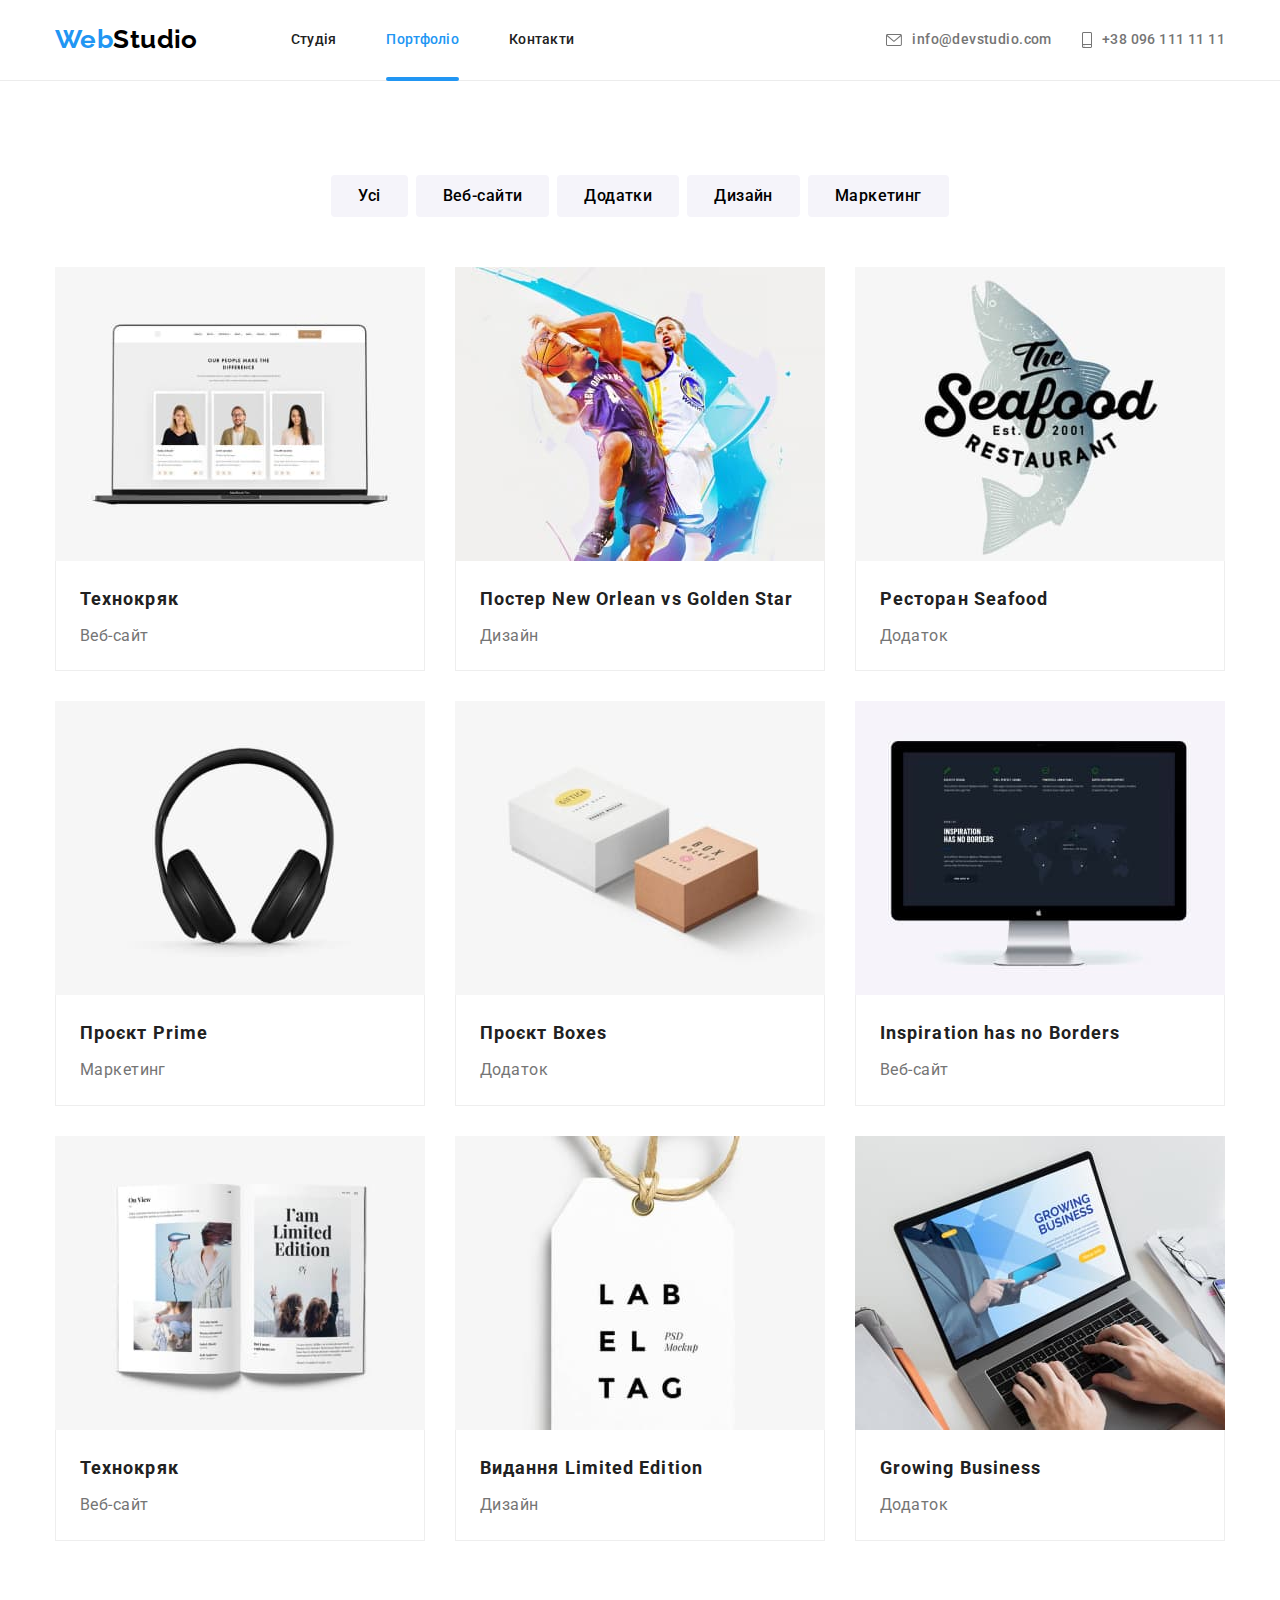
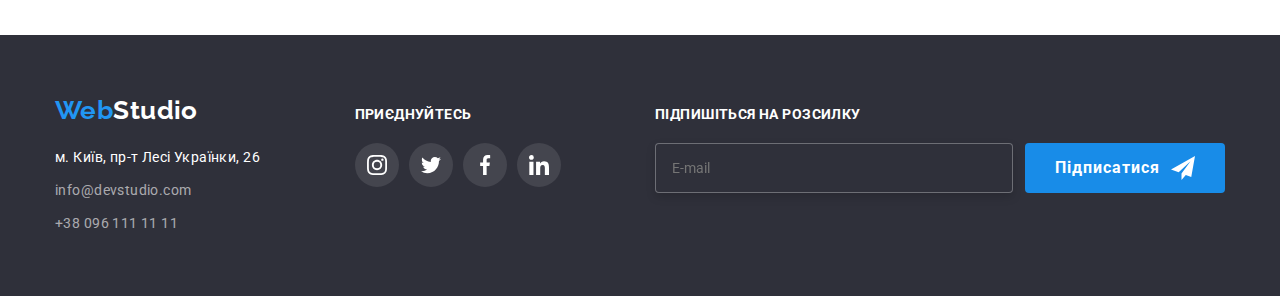
==== commit a194aef6: "Update portfolio.html" ====
--- a/portfolio.html
+++ b/portfolio.html
@@ -420,7 +420,7 @@
       <div class="contact-box">
         <ul class="mobile-contact">
           <li class="mobile-contact__item">
-            <a href="tel:+380961111111" class="mobile-contact__link--number"
+            <a href="tel:+380961111111" class="mobile-contact__link"
               >+38 096 111 11 11</a
             >
           </li>
--- a/css/main.min.css
+++ b/css/main.min.css
@@ -1 +1 @@
-/*! modern-normalize v1.1.0 | MIT License | https://github.com/sindresorhus/modern-normalize */*,::after,::before{box-sizing:border-box}html{-moz-tab-size:4;tab-size:4}html{line-height:1.15;-webkit-text-size-adjust:100%}body{margin:0}body{font-family:system-ui,-apple-system,"Segoe UI",Roboto,Helvetica,Arial,sans-serif,"Apple Color Emoji","Segoe UI Emoji"}hr{height:0;color:inherit}abbr[title]{text-decoration:underline dotted}b,strong{font-weight:bolder}code,kbd,pre,samp{font-family:ui-monospace,SFMono-Regular,Consolas,"Liberation Mono",Menlo,monospace;font-size:1em}small{font-size:80%}sub,sup{font-size:75%;line-height:0;position:relative;vertical-align:baseline}sub{bottom:-0.25em}sup{top:-0.5em}table{text-indent:0;border-color:inherit}button,input,optgroup,select,textarea{font-family:inherit;font-size:100%;line-height:1.15;margin:0}button,select{text-transform:none}[type=button],[type=reset],[type=submit],button{-webkit-appearance:button}::-moz-focus-inner{border-style:none;padding:0}:-moz-focusring{outline:1px dotted ButtonText}:-moz-ui-invalid{box-shadow:none}legend{padding:0}progress{vertical-align:baseline}::-webkit-inner-spin-button,::-webkit-outer-spin-button{height:auto}[type=search]{-webkit-appearance:textfield;outline-offset:-2px}::-webkit-search-decoration{-webkit-appearance:none}::-webkit-file-upload-button{-webkit-appearance:button;font:inherit}summary{display:list-item}body{font-family:"Roboto",sans-serif;font-size:14px;color:#212121;letter-spacing:.03em;background-color:#fff}.section{padding-top:60px;padding-bottom:60px}@media screen and (min-width: 1200px){.section{padding-top:94px;padding-bottom:94px}}.conteiner{padding-left:15px;padding-right:15px;margin-right:auto;margin-left:auto}@media screen and (min-width: 480px){.conteiner{width:480px}}@media screen and (min-width: 768px){.conteiner{width:768px}}@media screen and (min-width: 1200px){.conteiner{width:1200px}}.section-title{margin-top:0;margin-bottom:50px;text-align:center;font-weight:700;font-size:26px;line-height:1.2692307692}@media screen and (min-width: 1200px){.section-title{font-weight:700;font-size:36px;line-height:1.1666666667}}.visually-hidden{position:absolute;white-space:nowrap;width:1px;height:1px;overflow:hidden;border:0;padding:0;clip:rect(0 0 0 0);clip-path:inset(50%);margin:-1px}img,svg{display:block}.logo{font-family:"Raleway";font-style:normal;font-weight:700;font-size:24px;line-height:1.1666666667;text-decoration:none}.logo .logo__part{color:#2196f3}.logo.page-header__logo--main{padding-top:16px;padding-bottom:16px;color:#000}@media screen and (min-width: 768px){.logo.page-header__logo--main{margin-right:87px;padding-top:26px;padding-bottom:26px}}@media screen and (min-width: 1200px){.logo.page-header__logo--main{margin-right:93px;padding-top:24px;padding-bottom:25px}}.logo.footer-contact__logo--dark{display:block;color:#fff;margin-right:0;margin-bottom:20px;padding:0}@media screen and (min-width: 1199px){.logo{line-height:1.1923076923;font-size:26px}}.social-network{display:flex;justify-content:center;padding:0;margin:0;list-style:none;gap:10px}.social-network__media{display:flex;align-items:center;justify-content:center;width:44px;height:44px;border-radius:50%;text-decoration:none;fill:#afb1b8;background-color:#fff;transition:background-color 250ms cubic-bezier(0.4, 0, 0.2, 1),fill 250ms cubic-bezier(0.4, 0, 0.2, 1)}.social-network__media:hover,.social-network__media:focus{background-color:#2196f3;fill:#fff}.social-network__media--footer-style{fill:#fff;background-color:rgba(255,255,255,.1)}.social-network__icon{width:20px;height:20px}.page-header{border-bottom:1px solid #ececec}.page-header .conteiner{display:flex}@media screen and (max-width: 1199px){.page-header .conteiner{display:flex;align-items:center;justify-content:space-between}}.page-header__contact-list{list-style:none;margin:0}@media screen and (max-width: 767px){.page-header__contact-list{display:none}}@media screen and (min-width: 768px){.page-header__contact-list{display:flex;flex-direction:column;margin-left:auto;padding:21px 0;gap:10px}}@media screen and (min-width: 1200px){.page-header__contact-list{display:flex;flex-direction:row;padding:0;gap:30px}}.page-header__contact-icon{margin-right:10px;fill:currentColor}.page-header__contact-icon--mail-size{width:14px;height:10px}@media screen and (min-width: 1200px){.page-header__contact-icon--mail-size{width:16px;height:12px}}.page-header__contact-icon--phone-size{width:10px;height:14px}@media screen and (min-width: 1200px){.page-header__contact-icon--phone-size{height:16px}}.page-header__contact-link{display:flex;align-items:center;text-decoration:none;transition:color 250ms cubic-bezier(0.4, 0, 0.2, 1),fill 250ms cubic-bezier(0.4, 0, 0.2, 1);color:#757575}@media screen and (min-width: 768px){.page-header__contact-link{padding:0;font-weight:500;font-size:12px;line-height:1.1666666667}}@media screen and (min-width: 1200px){.page-header__contact-link{padding:32px 0;line-height:1.14}}.page-header__contact-link:hover,.page-header__contact-link:focus{color:#2196f3}.main-nav{display:flex;align-items:center}.main-nav__list{display:flex;margin:0;padding-left:0;list-style:none}@media screen and (max-width: 767px){.main-nav__list{display:none}}.main-nav__item:not(:last-child){margin-right:50px}.main-nav__link{display:block;position:relative;padding:32px 0;font-weight:500;line-height:1.14;letter-spacing:.02em;text-decoration:none;color:#212121;transition:color 250ms cubic-bezier(0.4, 0, 0.2, 1)}.main-nav__link--active{color:#2196f3}.main-nav__link--active::after{position:absolute;bottom:-1px;border-radius:2px;left:0;content:"";width:100%;height:4px;background-color:#2196f3}.main-nav__link:hover,.main-nav__link:focus{color:#2196f3}.section-hero{margin-right:auto;margin-left:auto;padding-top:118px;padding-bottom:118px;max-width:1600px;background-image:linear-gradient(rgba(47, 48, 58, 0.4), rgba(47, 48, 58, 0.4)),url("../images/mobile/hero-bg/hero-bg.jpg");background-repeat:no-repeat;background-position:center;background-size:cover;background-color:#2f303a}@media screen and (min-device-pixel-ratio: 2),screen and (min-resolution: 192dpi),screen and (min-resolution: 2dppx){.section-hero{background-image:linear-gradient(rgba(47, 48, 58, 0.4), rgba(47, 48, 58, 0.4)),url("../images/mobile/hero-bg/hero-bg@2x.jpg")}}@media screen and (min-device-pixel-ratio: 3),screen and (min-resolution: 288dpi),screen and (min-resolution: 3dppx){.section-hero{background-image:linear-gradient(rgba(47, 48, 58, 0.4), rgba(47, 48, 58, 0.4)),url("../images/mobile/hero-bg/hero-bg@3x.jpg")}}@media screen and (min-width: 500px){.section-hero{background-image:linear-gradient(rgba(47, 48, 58, 0.4), rgba(47, 48, 58, 0.4)),url("../images/tablet/hero-bg/hero-bg.jpg")}}@media screen and (min-width: 500px)and (min-device-pixel-ratio: 2),screen and (min-width: 500px)and (min-resolution: 192dpi),screen and (min-width: 500px)and (min-resolution: 2dppx){.section-hero{background-image:linear-gradient(rgba(47, 48, 58, 0.4), rgba(47, 48, 58, 0.4)),url("../images/tablet/hero-bg/hero-bg@2x.jpg")}}@media screen and (min-width: 500px)and (min-device-pixel-ratio: 3),screen and (min-width: 500px)and (min-resolution: 288dpi),screen and (min-width: 500px)and (min-resolution: 3dppx){.section-hero{background-image:linear-gradient(rgba(47, 48, 58, 0.4), rgba(47, 48, 58, 0.4)),url("../images/tablet/hero-bg/hero-bg@3x.jpg")}}@media screen and (min-width: 850px){.section-hero{background-image:linear-gradient(rgba(47, 48, 58, 0.4), rgba(47, 48, 58, 0.4)),url("../images/desktop/hero-bg/herobg@1x.jpg")}}@media screen and (min-width: 850px)and (min-device-pixel-ratio: 2),screen and (min-width: 850px)and (min-resolution: 192dpi),screen and (min-width: 850px)and (min-resolution: 2dppx){.section-hero{background-image:linear-gradient(rgba(47, 48, 58, 0.4), rgba(47, 48, 58, 0.4)),url("../images/desktop/hero-bg/herobg@2x.jpg")}}@media screen and (min-width: 850px)and (min-device-pixel-ratio: 3),screen and (min-width: 850px)and (min-resolution: 288dpi),screen and (min-width: 850px)and (min-resolution: 3dppx){.section-hero{background-image:linear-gradient(rgba(47, 48, 58, 0.4), rgba(47, 48, 58, 0.4)),url("../images/desktop/hero-bg/herobg@3x.jpg")}}@media screen and (min-width: 1200px){.section-hero{padding-top:200px;padding-bottom:200px}}.section-hero__title{text-align:center;letter-spacing:.06em;text-transform:uppercase;color:#fff;margin:0 auto 30px}@media screen and (min-width: 480px){.section-hero__title{width:360px;font-weight:900;font-size:26px;line-height:1.6153846154}}@media screen and (min-width: 1200px){.section-hero__title{width:696px;font-weight:900;font-size:44px;line-height:1.3636363636}}.section-hero__button{display:block;margin-left:auto;margin-right:auto;min-width:200px;padding:10px 24px;border:none;box-shadow:0px 4px 4px rgba(0,0,0,.15);border-radius:4px;cursor:pointer;font-weight:700;font-size:16px;line-height:1.87;letter-spacing:.06em;background-color:#2196f3;color:#fff;transition:background-color 250ms cubic-bezier(0.4, 0, 0.2, 1)}@media screen and (min-width: 1200px){.section-hero__button{padding:10px 32px}}.section-hero__button:hover,.section-hero__button:focus{background-color:#188ce8}.backdrop{position:fixed;z-index:51;top:0;left:0;width:100%;height:100%;background-color:rgba(0,0,0,.2);transition:opacity 250ms cubic-bezier(0.4, 0, 0.2, 1)}.backdrop.is-hidden{opacity:0;pointer-events:none}.modal{position:absolute;top:50%;left:50%;padding:40px;height:609px;opacity:1;border-radius:4px;background:#fff;box-shadow:0px 1px 3px rgba(0,0,0,.12),0px 1px 1px rgba(0,0,0,.14),0px 2px 1px rgba(0,0,0,.2);transform:scale(1) translate(-50%, -50%);transition:transform 250ms cubic-bezier(0.4, 0, 0.2, 1)}.backdrop.is-hidden .modal{transform:translate(-50%, -50%) scale(1.1);transition:transform 250ms cubic-bezier(0.4, 0, 0.2, 1)}@media screen and (max-width: 479px){.modal{width:100%}}@media screen and (min-width: 480px){.modal{width:450px}}@media screen and (min-width: 1200px){.modal{width:528px;height:581px}}.modal__btn-close{position:absolute;display:flex;align-items:center;justify-content:center;top:8px;right:8px;width:30px;height:30px;padding:0;cursor:pointer;border-radius:50%;background:#fff;border:1px solid rgba(0,0,0,.1);fill:currentColor;transition:fill 250ms cubic-bezier(0.4, 0, 0.2, 1)}.modal__btn-close:hover,.modal__btn-close:focus{fill:#2196f3}.modal__feedback{margin-top:0;margin-bottom:12px;font-weight:700;font-size:20px;line-height:1.15;text-align:center;color:#212121}.modal__order-service{display:flex;flex-direction:column;font-weight:400;font-size:12px;line-height:1.16;letter-spacing:.01em;color:#757575}.modal__form-field{position:relative;display:flex;flex-direction:column;margin-bottom:10px}.modal__form-field--field-comment{margin-bottom:20px}.modal__form-input{height:40px;padding:12px 42px;margin-top:4px;cursor:pointer;border:1px solid rgba(33,33,33,.2);border-radius:4px;transition:color 250ms cubic-bezier(0.4, 0, 0.2, 1)}.modal__form-input:focus-visible{outline:1px solid #2196f3}.modal__form-input--comment{padding:12px 16px;resize:none;height:120px}.modal__form-input--comment::placeholder{color:rgba(117,117,117,.5)}.modal__form-icon{position:absolute;bottom:11px;left:12px;transition:color 250ms cubic-bezier(0.4, 0, 0.2, 1)}.modal__form-input:focus+.modal__form-icon{fill:#2196f3;filter:drop-shadow(0px 4px 4px rgba(0, 0, 0, 0.5))}.modal__form-chekbox{margin:0 auto 30px;font-size:12px;line-height:1.1666666667;display:flex;align-items:center;cursor:pointer}@media screen and (max-width: 479px){.modal__form-chekbox{display:flex;align-items:center;justify-content:center;flex-wrap:wrap}}@media screen and (min-width: 480px){.modal__form-chekbox{display:flex;align-items:center}}@media screen and (min-width: 1200px){.modal__form-chekbox{font-size:14px;line-height:1.71}}.modal__checkbox{position:absolute;white-space:nowrap;width:1px;height:1px;overflow:hidden;border:0;padding:0;clip:rect(0 0 0 0);clip-path:inset(50%);margin:-1px}.modal__form-contract{margin-left:3px;color:#2196f3}.modal__chek-border{position:relative;display:inline-block;margin-right:8px;width:16px;height:15px;color:rgba(0,0,0,0);border:2px solid #000;border-radius:4px;transition:border 250ms cubic-bezier(0.4, 0, 0.2, 1)}.modal__chek-icon{position:absolute;left:-2px;top:-2px;opacity:0;fill:#fff;transition:fill 250ms cubic-bezier(0.4, 0, 0.2, 1),opacity 250ms cubic-bezier(0.4, 0, 0.2, 1)}.modal__checkbox:checked~.modal__chek-border,.modal__checkbox:checked~.modal__chek-border .modal__chek-icon{fill:#2196f3;border-color:#2196f3;opacity:1}.form-btn{width:200px;height:50px;margin:0 auto;font-weight:700;font-size:16px;line-height:1.87;text-align:center;letter-spacing:.06em;cursor:pointer;color:#fff;background-color:#188ce8;border-color:rgba(0,0,0,0);border-radius:4px}.form-btn:hover{box-shadow:0px 4px 4px rgba(0,0,0,.15)}.benefits-section__list{display:flex;flex-direction:column;gap:30px;margin:0;padding:0;list-style:none}@media screen and (min-width: 480px){.benefits-section__list{display:flex;flex-direction:column;gap:30px}}@media screen and (min-width: 768px){.benefits-section__list{display:flex;flex-direction:row;flex-wrap:wrap;gap:30px}}.benefits-section__item{flex-basis:100%}@media screen and (min-width: 768px){.benefits-section__item{flex-basis:calc((100% - 30px)/2)}}@media screen and (min-width: 1200px){.benefits-section__item{flex-basis:calc((100% - 90px)/4)}}.benefits-section__box{display:flex;align-items:center;justify-content:center;height:120px;background-color:#f5f4fa;border-radius:4px;margin-bottom:30px}.benefits-section__icon{width:70px;height:70px}.benefits-section__sub-title{margin-top:0;margin-bottom:10px;font-size:14px;line-height:1.14;text-transform:uppercase;text-align:center}@media screen and (min-width: 768px){.benefits-section__sub-title{text-align:left}}.benefits-section__advantage{margin:0;line-height:1.71;color:#757575}.employments-section{padding-top:0}@media screen and (max-width: 1199px){.employments-section{display:none}}.employments-section__list{display:flex;justify-content:space-between;margin:0;padding:0;list-style:none}.employment{display:block}.employments-section__card{position:relative}.employments-section__sub-title{position:absolute;bottom:0;width:100%;padding:22px 0;margin:0;font-weight:700;font-size:14px;line-height:1.14;text-transform:uppercase;text-align:center;color:#fff;background-color:#2f303a;opacity:.8}.team-section{background-color:#f5f4fa}.team-section__list{display:flex;justify-content:space-between;flex-direction:column;gap:30px;margin:0;padding:0;list-style:none}@media screen and (min-width: 768px)and (max-width: 1199px){.team-section__list{flex-direction:row;flex-wrap:wrap}}@media screen and (min-width: 1200px){.team-section__list{flex-direction:row}}.team-section__item{overflow:hidden;border-radius:0px 0px 4px 4px;box-shadow:0px 1px 3px rgba(0,0,0,.12),0px 1px 1px rgba(0,0,0,.14),0px 2px 1px rgba(0,0,0,.2)}@media screen and (min-width: 460px){.team-section__item{flex:basis 100%}}@media screen and (min-width: 768px){.team-section__item{flex:calc((100% - 30px)/2)}}@media screen and (min-width: 1200px){.team-section__item{flex:calc((100% - 90px)/4)}}.player__image{width:100%;height:auto}.player__data{padding-top:30px;padding-bottom:30px;background:#fff}.player__sub-title{margin-bottom:10px;margin-top:0;font-weight:500;font-size:16px;line-height:1.19;text-align:center}.player__position{margin-top:0;margin-bottom:16px;font-size:16px;line-height:1.19;font-size:16px;line-height:1.1875;text-align:center;color:#757575}.client__list{display:flex;justify-content:space-between;padding:0;margin:0;gap:30px;flex-wrap:wrap;list-style:none}.client__item{flex-basis:calc((100% - 30px)/2)}@media screen and (min-width: 768px){.client__item{flex-basis:calc((100% - 60px)/3)}}@media screen and (min-width: 1200px){.client__item{flex-basis:calc((100% - 150px)/6)}}.client__link{display:flex;align-items:center;justify-content:center;width:100%;height:92px;text-decoration:none;border:1px solid #afb1b8;border-radius:4px;transition:fill 250ms cubic-bezier(0.4, 0, 0.2, 1),border 250ms cubic-bezier(0.4, 0, 0.2, 1)}.client__link:hover,.client__link:focus{border:1px solid #2196f3}.client__icon{fill:#afb1b8;width:106px;height:60px;transition:fill 250ms cubic-bezier(0.4, 0, 0.2, 1)}.client__link:hover .client__icon,.client__link:focus .client__icon{fill:#2196f3}.burger-btn{min-height:40px;min-width:40px;display:flex;align-items:center;justify-content:center;margin:0;padding:0;background-color:rgba(0,0,0,0);cursor:pointer;border:none;border-radius:50%;outline:none}@media(min-width: 768px){.burger-btn{display:none}}.burger-btn:hover,.burger-btn:focus{fill:#2196f3}.menu-container{position:fixed;top:0;left:0;width:100vw;height:100vh;display:flex;justify-content:space-between;flex-direction:column;padding:48px 40px;background-color:#fff;z-index:999;transform:translateX(100%);transition:transform 250ms ease-in-out}.menu-container.is-open{transform:translateX(0)}.menu-container .burger-btn{position:absolute;top:16px;right:16px;color:#fff}.mobile-nav{padding:0;margin:0;list-style:none}.mobile-nav__link{display:block;text-decoration:none;font-weight:500;font-size:40px;line-height:1.175;letter-spacing:.02em;color:#212121;transition:color 250ms cubic-bezier(0.4, 0, 0.2, 1)}.mobile-nav__item:not(:last-child){margin-bottom:32px}.mobile-nav__item:hover .mobile-nav__link,.mobile-nav__item:focus .mobile-nav__link{color:#2196f3}.contact-box{display:flex;flex-direction:column;gap:64px}.mobile-contact{padding:0;margin:0;list-style:none}.mobile-contact__item:first-child{margin-bottom:32px}.mobile-contact__link--number{display:block;font-weight:500;font-size:34px;line-height:1.1764705882;letter-spacing:.02em;text-decoration:none;color:#2196f3}.mobile-contact__link{display:block;font-weight:500;font-size:24px;line-height:1.1666666667;letter-spacing:.02em;text-decoration:none;color:#757575}.mobile-media{display:flex;align-items:flex-start;gap:20px;padding:0;margin:0;list-style:none}.mobile-media__link{display:block;text-decoration:none;font-weight:500;font-size:18px;line-height:1.2222222222;letter-spacing:.02em;color:#2196f3}.mobile-menu .link{padding:10px;color:#fff}.filter-btns{display:flex;gap:8px;margin-top:0;padding:0;list-style:none}@media screen and (max-width: 767px){.filter-btns{flex-wrap:wrap;row-gap:15px;margin-bottom:40px}}@media screen and (min-width: 768px){.filter-btns{justify-content:center;margin-bottom:30px}}@media screen and (min-width: 1200px){.filter-btns{margin-bottom:50px}}.filter-btns__button{padding:6px 25px;font-family:inherit;letter-spacing:inherit;font-weight:500;font-size:16px;line-height:1.6;text-align:center;cursor:pointer;border-radius:4px;border-color:rgba(0,0,0,0);background-color:#f5f4fa;transition:color 250ms cubic-bezier(0.4, 0, 0.2, 1),background-color 250ms cubic-bezier(0.4, 0, 0.2, 1),box-shadow 250ms cubic-bezier(0.4, 0, 0.2, 1)}.filter-btns__button:hover,.filter-btns__button:focus{background-color:#2196f3;color:#fff;box-shadow:0px 3px 1px rgba(0,0,0,.1),0px 1px 2px rgba(0,0,0,.08),0px 2px 2px rgba(0,0,0,.12)}.projects{margin:0;padding:0;list-style:none}@media screen and (min-width: 768px){.projects{display:flex;align-items:center;justify-content:space-between;flex-wrap:wrap;gap:30px}}.project__item{width:100%;background:#fff;transition:box-shadow 250ms cubic-bezier(0.4, 0, 0.2, 1)}.project__item:hover,.project__item:focus{box-shadow:0px 1px 1px rgba(0,0,0,.12),0px 4px 4px rgba(0,0,0,.06),1px 4px 6px rgba(0,0,0,.16)}@media screen and (max-width: 767px){.project__item{margin-bottom:30px}}@media screen and (min-width: 768px){.project__item{flex-basis:calc((100% - 30px)/2)}}@media screen and (min-width: 1200px){.project__item{flex-basis:calc((100% - 60px)/3)}}.project__link{text-decoration:none}.project__card{position:relative;overflow:hidden}.project__img{width:100%;height:auto}.project__text{margin:0;display:flex;align-items:center;justify-content:center;font-size:18px;line-height:1.55;color:#fff;position:absolute;top:1px;left:0;width:100%;height:100%;padding:63px 24px;transform:translateY(100%);transition:transform 250ms cubic-bezier(0.4, 0, 0.2, 1);background-color:#2196f3;opacity:.9}.project__item:hover .project__text{transform:translateY(0)}.project__main-box{border:1px solid #eee;border-top:none;padding:20px 24px}@media screen and (min-width: 768px)and (max-width: 1199px){.project__main-box--strech{padding-bottom:56px}}.project__sub-title{font-size:18px;line-height:2;letter-spacing:.06em;margin-top:0;margin-bottom:4px;color:#212121}.project__name{font-size:16px;line-height:1.87;color:#757575;margin:0}.footer{background-color:#2f303a;padding:60px 0}.footer .conteiner{display:flex;justify-content:space-between;flex-direction:column}@media screen and (max-width: 767px){.footer .conteiner{gap:60px}}@media screen and (min-width: 768px){.footer .conteiner{justify-content:space-around;flex-direction:row;flex-wrap:wrap;gap:30px}}@media screen and (min-width: 1200px){.footer .conteiner{align-items:baseline;justify-content:space-between}}.footer-contacts{text-align:center}@media screen and (min-width: 1200px){.footer-contacts{text-align:start}}.footer-contacts__list{margin:0;padding:0;list-style:none}.footer-contacts__item:not(:last-child){margin-bottom:9px}.footer-contacts__map{text-decoration:none;font-style:normal;font-weight:400;line-height:1.71;color:#fff}.footer-contact__link{font-style:normal;line-height:1.71;text-decoration:none;color:rgba(255,255,255,.6);transition:color 250ms cubic-bezier(0.4, 0, 0.2, 1)}.footer-contact__link:hover,.footer-contact__link:focus{color:#2196f3}.footer-media{text-align:center}@media screen and (min-width: 1200px){.footer-media{text-align:start}}.footer-media__sub-title{margin-top:0;margin-bottom:20px;text-align:center;font-weight:700;font-size:14px;line-height:1.14;text-transform:uppercase;color:#fff}@media screen and (min-width: 1200px){.footer-media__sub-title{text-align:start}}@media screen and (max-width: 767px){.footer-subscribe{text-align:center;max-width:100%}}@media screen and (min-width: 768px)and (max-width: 1199px){.footer-subscribe{max-width:450px}}.form-subscribe__form{display:flex}@media screen and (max-width: 767px){.form-subscribe__form{flex-direction:column;gap:20px}}@media screen and (min-width: 768px){.form-subscribe__form{flex-direction:column;gap:20px}}@media screen and (min-width: 1200px){.form-subscribe__form{flex-direction:row;gap:12px}}.form-subscribe__input{height:50px;padding:15px 16px;display:inline-flex;color:#2196f3;background-color:#2f303a;border:1px solid rgba(255,255,255,.3);filter:drop-shadow(0px 4px 4px rgba(0, 0, 0, 0.15));border-radius:4px;transition:outline 250ms cubic-bezier(0.4, 0, 0.2, 1),border 250ms cubic-bezier(0.4, 0, 0.2, 1)}@media screen and (max-width: 767px){.form-subscribe__input{width:100%}}@media screen and (min-width: 768px)and (max-width: 1199px){.form-subscribe__input{width:450px}}@media screen and (min-width: 1200px){.form-subscribe__input{width:358px}}.form-subscribe__input:focus,.form-subscribe__input:hover,.form-subscribe__input:focus-visible{outline:1px solid #2196f3;border:1px solid #2196f3}.form-btn--footer-style{display:flex;align-items:center;justify-content:space-between;padding:0 28px}/*# sourceMappingURL=main.min.css.map */+/*! modern-normalize v1.1.0 | MIT License | https://github.com/sindresorhus/modern-normalize */*,::after,::before{box-sizing:border-box}html{-moz-tab-size:4;tab-size:4}html{line-height:1.15;-webkit-text-size-adjust:100%}body{margin:0}body{font-family:system-ui,-apple-system,"Segoe UI",Roboto,Helvetica,Arial,sans-serif,"Apple Color Emoji","Segoe UI Emoji"}hr{height:0;color:inherit}abbr[title]{text-decoration:underline dotted}b,strong{font-weight:bolder}code,kbd,pre,samp{font-family:ui-monospace,SFMono-Regular,Consolas,"Liberation Mono",Menlo,monospace;font-size:1em}small{font-size:80%}sub,sup{font-size:75%;line-height:0;position:relative;vertical-align:baseline}sub{bottom:-0.25em}sup{top:-0.5em}table{text-indent:0;border-color:inherit}button,input,optgroup,select,textarea{font-family:inherit;font-size:100%;line-height:1.15;margin:0}button,select{text-transform:none}[type=button],[type=reset],[type=submit],button{-webkit-appearance:button}::-moz-focus-inner{border-style:none;padding:0}:-moz-focusring{outline:1px dotted ButtonText}:-moz-ui-invalid{box-shadow:none}legend{padding:0}progress{vertical-align:baseline}::-webkit-inner-spin-button,::-webkit-outer-spin-button{height:auto}[type=search]{-webkit-appearance:textfield;outline-offset:-2px}::-webkit-search-decoration{-webkit-appearance:none}::-webkit-file-upload-button{-webkit-appearance:button;font:inherit}summary{display:list-item}body{font-family:"Roboto",sans-serif;font-size:14px;color:#212121;letter-spacing:.03em;background-color:#fff}.section{padding-top:60px;padding-bottom:60px}@media screen and (min-width: 1200px){.section{padding-top:94px;padding-bottom:94px}}.conteiner{padding-left:15px;padding-right:15px;margin-right:auto;margin-left:auto}@media screen and (min-width: 480px){.conteiner{width:480px}}@media screen and (min-width: 768px){.conteiner{width:768px}}@media screen and (min-width: 1200px){.conteiner{width:1200px}}.section-title{margin-top:0;margin-bottom:50px;text-align:center;font-weight:700;font-size:26px;line-height:1.2692307692}@media screen and (min-width: 1200px){.section-title{font-weight:700;font-size:36px;line-height:1.1666666667}}.visually-hidden{position:absolute;white-space:nowrap;width:1px;height:1px;overflow:hidden;border:0;padding:0;clip:rect(0 0 0 0);clip-path:inset(50%);margin:-1px}img,svg{display:block}.logo{font-family:"Raleway";font-style:normal;font-weight:700;font-size:24px;line-height:1.1666666667;text-decoration:none}.logo .logo__part{color:#2196f3}.logo.page-header__logo--main{padding-top:16px;padding-bottom:16px;color:#000}@media screen and (min-width: 768px){.logo.page-header__logo--main{margin-right:87px;padding-top:26px;padding-bottom:26px}}@media screen and (min-width: 1200px){.logo.page-header__logo--main{margin-right:93px;padding-top:24px;padding-bottom:25px}}.logo.footer-contact__logo--dark{display:block;color:#fff;margin-right:0;margin-bottom:20px;padding:0}@media screen and (min-width: 1199px){.logo{line-height:1.1923076923;font-size:26px}}.social-network{display:flex;justify-content:center;padding:0;margin:0;list-style:none;gap:10px}.social-network__media{display:flex;align-items:center;justify-content:center;width:44px;height:44px;border-radius:50%;text-decoration:none;fill:#afb1b8;background-color:#fff;transition:background-color 250ms cubic-bezier(0.4, 0, 0.2, 1),fill 250ms cubic-bezier(0.4, 0, 0.2, 1)}.social-network__media:hover,.social-network__media:focus{background-color:#2196f3;fill:#fff}.social-network__media--footer-style{fill:#fff;background-color:rgba(255,255,255,.1)}.social-network__icon{width:20px;height:20px}.page-header{border-bottom:1px solid #ececec}.page-header .conteiner{display:flex;align-items:center;justify-content:space-between}.page-header__contact-list{list-style:none;display:flex;flex-direction:column;margin-left:auto;padding:21px 0;gap:10px;margin:0}@media screen and (max-width: 767px){.page-header__contact-list{display:none}}@media screen and (min-width: 1200px){.page-header__contact-list{display:flex;flex-direction:row;padding:0;gap:30px}}.page-header__contact-icon{margin-right:10px;fill:currentColor}.page-header__contact-icon--mail-size{width:14px;height:10px}@media screen and (min-width: 1200px){.page-header__contact-icon--mail-size{width:16px;height:12px}}.page-header__contact-icon--phone-size{width:10px;height:14px}@media screen and (min-width: 1200px){.page-header__contact-icon--phone-size{height:16px}}.page-header__contact-link{display:flex;align-items:center;text-decoration:none;transition:color 250ms cubic-bezier(0.4, 0, 0.2, 1),fill 250ms cubic-bezier(0.4, 0, 0.2, 1);color:#757575}@media screen and (min-width: 768px){.page-header__contact-link{padding:0;font-weight:500;font-size:12px;line-height:1.1666666667}}@media screen and (min-width: 1200px){.page-header__contact-link{padding:32px 0;font-weight:500;font-size:14px;line-height:1.14}}.page-header__contact-link:hover,.page-header__contact-link:focus{color:#2196f3}.main-nav{display:flex;align-items:center}.main-nav__list{display:flex;margin:0;padding-left:0;list-style:none}@media screen and (max-width: 767px){.main-nav__list{display:none}}.main-nav__item:not(:last-child){margin-right:50px}.main-nav__link{display:block;padding:32px 0;font-weight:500;line-height:1.14;letter-spacing:.02em;text-decoration:none;color:#212121;transition:color 250ms cubic-bezier(0.4, 0, 0.2, 1)}.main-nav__link--active{position:relative;color:#2196f3}.main-nav__link--active::after{position:absolute;bottom:-1px;border-radius:2px;left:0;content:"";width:100%;height:4px;background-color:#2196f3}.main-nav__link:hover,.main-nav__link:focus{color:#2196f3}.section-hero{margin-right:auto;margin-left:auto;padding-top:118px;padding-bottom:118px;max-width:1600px;background-image:linear-gradient(rgba(47, 48, 58, 0.4), rgba(47, 48, 58, 0.4)),url("../images/mobile/hero-bg/hero-bg.jpg");background-repeat:no-repeat;background-position:center;background-size:cover;background-color:#2f303a}@media screen and (min-device-pixel-ratio: 2),screen and (min-resolution: 192dpi),screen and (min-resolution: 2dppx){.section-hero{background-image:linear-gradient(rgba(47, 48, 58, 0.4), rgba(47, 48, 58, 0.4)),url("../images/mobile/hero-bg/hero-bg@2x.jpg")}}@media screen and (min-device-pixel-ratio: 3),screen and (min-resolution: 288dpi),screen and (min-resolution: 3dppx){.section-hero{background-image:linear-gradient(rgba(47, 48, 58, 0.4), rgba(47, 48, 58, 0.4)),url("../images/mobile/hero-bg/hero-bg@3x.jpg")}}@media screen and (min-width: 500px){.section-hero{background-image:linear-gradient(rgba(47, 48, 58, 0.4), rgba(47, 48, 58, 0.4)),url("../images/tablet/hero-bg/hero-bg.jpg")}}@media screen and (min-width: 500px)and (min-device-pixel-ratio: 2),screen and (min-width: 500px)and (min-resolution: 192dpi),screen and (min-width: 500px)and (min-resolution: 2dppx){.section-hero{background-image:linear-gradient(rgba(47, 48, 58, 0.4), rgba(47, 48, 58, 0.4)),url("../images/tablet/hero-bg/hero-bg@2x.jpg")}}@media screen and (min-width: 500px)and (min-device-pixel-ratio: 3),screen and (min-width: 500px)and (min-resolution: 288dpi),screen and (min-width: 500px)and (min-resolution: 3dppx){.section-hero{background-image:linear-gradient(rgba(47, 48, 58, 0.4), rgba(47, 48, 58, 0.4)),url("../images/tablet/hero-bg/hero-bg@3x.jpg")}}@media screen and (min-width: 850px){.section-hero{background-image:linear-gradient(rgba(47, 48, 58, 0.4), rgba(47, 48, 58, 0.4)),url("../images/desktop/hero-bg/herobg@1x.jpg")}}@media screen and (min-width: 850px)and (min-device-pixel-ratio: 2),screen and (min-width: 850px)and (min-resolution: 192dpi),screen and (min-width: 850px)and (min-resolution: 2dppx){.section-hero{background-image:linear-gradient(rgba(47, 48, 58, 0.4), rgba(47, 48, 58, 0.4)),url("../images/desktop/hero-bg/herobg@2x.jpg")}}@media screen and (min-width: 850px)and (min-device-pixel-ratio: 3),screen and (min-width: 850px)and (min-resolution: 288dpi),screen and (min-width: 850px)and (min-resolution: 3dppx){.section-hero{background-image:linear-gradient(rgba(47, 48, 58, 0.4), rgba(47, 48, 58, 0.4)),url("../images/desktop/hero-bg/herobg@3x.jpg")}}@media screen and (min-width: 1200px){.section-hero{padding-top:200px;padding-bottom:200px}}.section-hero__title{text-align:center;letter-spacing:.06em;text-transform:uppercase;color:#fff;margin:0 auto 30px}@media screen and (min-width: 480px){.section-hero__title{width:360px;font-weight:900;font-size:26px;line-height:1.6153846154}}@media screen and (min-width: 1200px){.section-hero__title{width:696px;font-weight:900;font-size:44px;line-height:1.3636363636}}.section-hero__button{display:block;margin-left:auto;margin-right:auto;min-width:200px;padding:10px 24px;border:none;box-shadow:0px 4px 4px rgba(0,0,0,.15);border-radius:4px;cursor:pointer;font-weight:700;font-size:16px;line-height:1.87;letter-spacing:.06em;background-color:#2196f3;color:#fff;transition:background-color 250ms cubic-bezier(0.4, 0, 0.2, 1)}@media screen and (min-width: 1200px){.section-hero__button{padding:10px 32px}}.section-hero__button:hover,.section-hero__button:focus{background-color:#188ce8}.backdrop{position:fixed;z-index:51;top:0;left:0;width:100%;height:100%;background-color:rgba(0,0,0,.2);transition:opacity 250ms cubic-bezier(0.4, 0, 0.2, 1)}.backdrop.is-hidden{opacity:0;pointer-events:none}.modal{position:absolute;top:50%;left:50%;padding:40px;height:609px;opacity:1;border-radius:4px;background:#fff;box-shadow:0px 1px 3px rgba(0,0,0,.12),0px 1px 1px rgba(0,0,0,.14),0px 2px 1px rgba(0,0,0,.2);transform:scale(1) translate(-50%, -50%);transition:transform 250ms cubic-bezier(0.4, 0, 0.2, 1)}.backdrop.is-hidden .modal{transform:translate(-50%, -50%) scale(1.1);transition:transform 250ms cubic-bezier(0.4, 0, 0.2, 1)}@media screen and (max-width: 479px){.modal{width:100%}}@media screen and (min-width: 480px){.modal{width:450px}}@media screen and (min-width: 1200px){.modal{width:528px;height:581px}}.modal__btn-close{position:absolute;display:flex;align-items:center;justify-content:center;top:8px;right:8px;width:30px;height:30px;padding:0;cursor:pointer;border-radius:50%;background:#fff;border:1px solid rgba(0,0,0,.1);fill:currentColor;transition:fill 250ms cubic-bezier(0.4, 0, 0.2, 1)}.modal__btn-close:hover,.modal__btn-close:focus{fill:#2196f3}.modal__feedback{margin-top:0;margin-bottom:12px;font-weight:700;font-size:20px;line-height:1.15;text-align:center;color:#212121}.modal__order-service{display:flex;flex-direction:column;font-weight:400;font-size:12px;line-height:1.16;letter-spacing:.01em;color:#757575}.modal__form-field{position:relative;display:flex;flex-direction:column;margin-bottom:10px}.modal__form-field--field-comment{margin-bottom:20px}.modal__form-input{height:40px;padding:12px 42px;margin-top:4px;cursor:pointer;border:1px solid rgba(33,33,33,.2);border-radius:4px;transition:color 250ms cubic-bezier(0.4, 0, 0.2, 1)}.modal__form-input:focus-visible{outline:1px solid #2196f3}.modal__form-input--comment{padding:12px 16px;resize:none;height:120px}.modal__form-input--comment::placeholder{color:rgba(117,117,117,.5)}.modal__form-icon{position:absolute;bottom:11px;left:12px;transition:color 250ms cubic-bezier(0.4, 0, 0.2, 1)}.modal__form-input:focus+.modal__form-icon{fill:#2196f3;filter:drop-shadow(0px 4px 4px rgba(0, 0, 0, 0.5))}.modal__form-chekbox{margin:0 auto 30px;font-size:12px;line-height:1.1666666667;display:flex;align-items:center;cursor:pointer}@media screen and (max-width: 479px){.modal__form-chekbox{display:flex;align-items:center;justify-content:center;flex-wrap:wrap}}@media screen and (min-width: 480px){.modal__form-chekbox{display:flex;align-items:center}}@media screen and (min-width: 1200px){.modal__form-chekbox{font-size:14;line-height:1.71}}.modal__checkbox{position:absolute;white-space:nowrap;width:1px;height:1px;overflow:hidden;border:0;padding:0;clip:rect(0 0 0 0);clip-path:inset(50%);margin:-1px}.modal__form-contract{margin-left:3px;color:#2196f3}.modal__chek-border{position:relative;display:inline-block;margin-right:8px;width:16px;height:15px;color:rgba(0,0,0,0);border:2px solid #000;border-radius:4px;transition:border 250ms cubic-bezier(0.4, 0, 0.2, 1)}.modal__chek-icon{position:absolute;left:-2px;top:-2px;opacity:0;fill:#fff;transition:fill 250ms cubic-bezier(0.4, 0, 0.2, 1),opacity 250ms cubic-bezier(0.4, 0, 0.2, 1)}.modal__checkbox:checked~.modal__chek-border,.modal__checkbox:checked~.modal__chek-border .modal__chek-icon{fill:#2196f3;border-color:#2196f3;opacity:1}.form-btn{width:200px;height:50px;margin:0 auto;font-weight:700;font-size:16px;line-height:1.87;text-align:center;letter-spacing:.06em;cursor:pointer;color:#fff;background-color:#188ce8;border-color:rgba(0,0,0,0);border-radius:4px}.form-btn:hover{box-shadow:0px 4px 4px rgba(0,0,0,.15)}.benefits-section__list{display:flex;flex-direction:column;gap:30px;margin:0;padding:0;list-style:none}@media screen and (min-width: 480px){.benefits-section__list{display:flex;flex-direction:column;gap:30px}}@media screen and (min-width: 768px){.benefits-section__list{display:flex;flex-direction:row;flex-wrap:wrap;gap:30px}}.benefits-section__item{flex-basis:100%}@media screen and (min-width: 768px){.benefits-section__item{flex-basis:calc((100% - 30px)/2)}}@media screen and (min-width: 1200px){.benefits-section__item{flex-basis:calc((100% - 90px)/4)}}.benefits-section__box{display:flex;align-items:center;justify-content:center;height:120px;background-color:#f5f4fa;border-radius:4px;margin-bottom:30px}.benefits-section__icon{width:70px;height:70px}.benefits-section__sub-title{margin-top:0;margin-bottom:10px;font-size:14;line-height:1.14;text-transform:uppercase;text-align:center}@media screen and (min-width: 768px){.benefits-section__sub-title{text-align:left}}.benefits-section__advantage{margin:0;line-height:1.71;color:#757575}.employments-section{padding-top:0}@media screen and (max-width: 1199px){.employments-section{display:none}}.employments-section__list{display:flex;justify-content:space-between;margin:0;padding:0;list-style:none}.employment{display:block}.employments-section__card{position:relative}.employments-section__sub-title{position:absolute;bottom:0;width:100%;padding:22px 0;margin:0;font-weight:700;font-size:14;line-height:1.14;text-transform:uppercase;text-align:center;color:#fff;background-color:#2f303a;opacity:.8}.team-section{background-color:#f5f4fa}.team-section__list{display:flex;justify-content:space-between;flex-direction:column;gap:30px;margin:0;padding:0;list-style:none}@media screen and (min-width: 768px)and (max-width: 1199px){.team-section__list{flex-direction:row;flex-wrap:wrap}}@media screen and (min-width: 1200px){.team-section__list{flex-direction:row}}.team-section__item{overflow:hidden;border-radius:0px 0px 4px 4px;box-shadow:0px 1px 3px rgba(0,0,0,.12),0px 1px 1px rgba(0,0,0,.14),0px 2px 1px rgba(0,0,0,.2)}@media screen and (min-width: 460px){.team-section__item{flex:basis 100%}}@media screen and (min-width: 768px){.team-section__item{flex:calc((100% - 30px)/2)}}@media screen and (min-width: 1200px){.team-section__item{flex:calc((100% - 90px)/4)}}.player__image{width:100%;height:auto}.player__data{padding-top:30px;padding-bottom:30px;background:#fff}.player__sub-title{margin-bottom:10px;margin-top:0;font-weight:500;font-size:16px;line-height:1.19;text-align:center}.player__position{margin-top:0;margin-bottom:16px;font-size:16px;line-height:1.19;font-size:16px;line-height:1.1875;text-align:center;color:#757575}.client__list{display:flex;justify-content:space-between;padding:0;margin:0;gap:30px;flex-wrap:wrap;list-style:none}.client__item{flex-basis:calc((100% - 30px)/2)}@media screen and (min-width: 768px){.client__item{flex-basis:calc((100% - 60px)/3)}}@media screen and (min-width: 1200px){.client__item{flex-basis:calc((100% - 150px)/6)}}.client__link{display:flex;align-items:center;justify-content:center;width:100%;height:92px;text-decoration:none;border:1px solid #afb1b8;border-radius:4px;transition:fill 250ms cubic-bezier(0.4, 0, 0.2, 1),border 250ms cubic-bezier(0.4, 0, 0.2, 1)}.client__link:hover,.client__link:focus{border:1px solid #2196f3}.client__icon{fill:#afb1b8;width:106px;height:60px;transition:fill 250ms cubic-bezier(0.4, 0, 0.2, 1)}.client__link:hover .client__icon,.client__link:focus .client__icon{fill:#2196f3}.burger-btn{min-height:40px;min-width:40px;display:flex;align-items:center;justify-content:center;margin:0;padding:0;background-color:rgba(0,0,0,0);cursor:pointer;border:none;border-radius:50%;outline:none;transition:fill 250ms cubic-bezier(0.4, 0, 0.2, 1)}@media(min-width: 768px){.burger-btn{display:none}}.burger-btn:hover,.burger-btn:focus{fill:#2196f3}.menu-container{position:fixed;top:0;left:0;width:100vw;height:100vh;display:flex;justify-content:space-between;flex-direction:column;padding:48px 40px;background-color:#fff;z-index:999;transform:translateX(100%);transition:transform 250ms cubic-bezier(0.4, 0, 0.2, 1)}.menu-container.is-open{transform:translateX(0)}.menu-container .burger-btn{position:absolute;top:16px;right:16px;color:#fff}.mobile-nav{padding:0;margin:0;list-style:none}.mobile-nav__link{display:block;text-decoration:none;font-weight:500;font-size:calc(24px + 3.3333333333vw);line-height:1.175;letter-spacing:.02em;color:#212121;transition:color 250ms cubic-bezier(0.4, 0, 0.2, 1)}.mobile-nav__link--active{position:relative;color:#2196f3}.mobile-nav__link:hover,.mobile-nav__link:focus{color:#2196f3}.mobile-nav__item:not(:last-child){margin-bottom:32px}.mobile-nav__item:hover .mobile-nav__item__link,.mobile-nav__item:focus .mobile-nav__item__link{color:#2196f3}.contact-box{display:flex;flex-direction:column;gap:64px}.mobile-contact{padding:0;margin:0;list-style:none}.mobile-contact__item:first-child{margin-bottom:32px}.mobile-contact__link{display:block;font-weight:500;font-size:calc(18px + 1.25vw);line-height:1.1666666667;letter-spacing:.02em;text-decoration:none;color:#757575;transition:font-size 250ms cubic-bezier(0.4, 0, 0.2, 1),color 250ms cubic-bezier(0.4, 0, 0.2, 1)}.mobile-contact__link:hover{font-weight:500;font-size:calc(18px + 2.7083333333vw);line-height:1.1666666667;color:#2196f3}.mobile-media{display:flex;align-items:flex-start;gap:20px;flex-wrap:wrap;padding:0;margin:0;list-style:none}.mobile-media__link{display:block;text-decoration:none;font-weight:500;font-size:18px;line-height:1.2222222222;letter-spacing:.02em;color:#2196f3}.mobile-menu .link{padding:10px;color:#fff}.filter-btns{display:flex;gap:8px;margin-top:0;padding:0;list-style:none}@media screen and (max-width: 767px){.filter-btns{flex-wrap:wrap;row-gap:15px;margin-bottom:40px}}@media screen and (min-width: 768px){.filter-btns{justify-content:center;margin-bottom:30px}}@media screen and (min-width: 1200px){.filter-btns{margin-bottom:50px}}.filter-btns__button{padding:6px 25px;font-family:inherit;letter-spacing:inherit;font-weight:500;font-size:16px;line-height:1.6;text-align:center;cursor:pointer;border-radius:4px;border-color:rgba(0,0,0,0);background-color:#f5f4fa;transition:color 250ms cubic-bezier(0.4, 0, 0.2, 1),background-color 250ms cubic-bezier(0.4, 0, 0.2, 1),box-shadow 250ms cubic-bezier(0.4, 0, 0.2, 1)}.filter-btns__button:hover,.filter-btns__button:focus{background-color:#2196f3;color:#fff;box-shadow:0px 3px 1px rgba(0,0,0,.1),0px 1px 2px rgba(0,0,0,.08),0px 2px 2px rgba(0,0,0,.12)}.projects{margin:0;padding:0;list-style:none}@media screen and (min-width: 768px){.projects{display:flex;align-items:center;justify-content:space-between;flex-wrap:wrap;gap:30px}}.project__item{width:100%;background:#fff;transition:box-shadow 250ms cubic-bezier(0.4, 0, 0.2, 1)}.project__item:hover,.project__item:focus{box-shadow:0px 1px 1px rgba(0,0,0,.12),0px 4px 4px rgba(0,0,0,.06),1px 4px 6px rgba(0,0,0,.16)}@media screen and (max-width: 767px){.project__item{margin-bottom:30px}}@media screen and (min-width: 768px){.project__item{flex-basis:calc((100% - 30px)/2)}}@media screen and (min-width: 1200px){.project__item{flex-basis:calc((100% - 60px)/3)}}.project__link{text-decoration:none}.project__card{position:relative;overflow:hidden}.project__img{width:100%;height:auto}.project__text{margin:0;display:flex;align-items:center;justify-content:center;font-size:18px;line-height:1.55;color:#fff;position:absolute;top:1px;left:0;width:100%;height:100%;padding:63px 24px;transform:translateY(100%);transition:transform 250ms cubic-bezier(0.4, 0, 0.2, 1);background-color:#2196f3;opacity:.9}.project__item:hover .project__text{transform:translateY(0)}.project__main-box{border:1px solid #eee;border-top:none;padding:20px 24px}@media screen and (min-width: 768px)and (max-width: 1199px){.project__main-box--strech{padding-bottom:56px}}.project__sub-title{font-size:18px;line-height:2;letter-spacing:.06em;margin-top:0;margin-bottom:4px;color:#212121}.project__name{font-size:16px;line-height:1.87;color:#757575;margin:0}.footer{background-color:#2f303a;padding:60px 0}.footer .conteiner{display:flex;justify-content:space-between;flex-direction:column}@media screen and (max-width: 767px){.footer .conteiner{gap:60px}}@media screen and (min-width: 768px){.footer .conteiner{justify-content:space-around;flex-direction:row;flex-wrap:wrap;gap:30px}}@media screen and (min-width: 1200px){.footer .conteiner{align-items:baseline;justify-content:space-between}}.footer-contacts{text-align:center}@media screen and (min-width: 1200px){.footer-contacts{text-align:start}}.footer-contacts__list{margin:0;padding:0;list-style:none}.footer-contacts__item:not(:last-child){margin-bottom:9px}.footer-contacts__map{text-decoration:none;font-style:normal;font-weight:400;line-height:1.71;color:#fff}.footer-contact__link{font-style:normal;line-height:1.71;text-decoration:none;color:rgba(255,255,255,.6);transition:color 250ms cubic-bezier(0.4, 0, 0.2, 1)}.footer-contact__link:hover,.footer-contact__link:focus{color:#2196f3}.footer-media{text-align:center}@media screen and (min-width: 1200px){.footer-media{text-align:start}}.footer-media__sub-title{margin-top:0;margin-bottom:20px;text-align:center;font-weight:700;font-size:14;line-height:1.14;text-transform:uppercase;color:#fff}@media screen and (min-width: 1200px){.footer-media__sub-title{text-align:start}}@media screen and (max-width: 767px){.footer-subscribe{text-align:center;max-width:100%}}@media screen and (min-width: 768px)and (max-width: 1199px){.footer-subscribe{max-width:450px}}.form-subscribe__form{display:flex}@media screen and (max-width: 767px){.form-subscribe__form{flex-direction:column;gap:20px}}@media screen and (min-width: 768px){.form-subscribe__form{flex-direction:column;gap:20px}}@media screen and (min-width: 1200px){.form-subscribe__form{flex-direction:row;gap:12px}}.form-subscribe__input{height:50px;padding:15px 16px;display:inline-flex;color:#2196f3;background-color:#2f303a;border:1px solid rgba(255,255,255,.3);filter:drop-shadow(0px 4px 4px rgba(0, 0, 0, 0.15));border-radius:4px;transition:outline 250ms cubic-bezier(0.4, 0, 0.2, 1),border 250ms cubic-bezier(0.4, 0, 0.2, 1)}@media screen and (max-width: 767px){.form-subscribe__input{width:100%}}@media screen and (min-width: 768px)and (max-width: 1199px){.form-subscribe__input{width:450px}}@media screen and (min-width: 1200px){.form-subscribe__input{width:358px}}.form-subscribe__input:focus,.form-subscribe__input:hover,.form-subscribe__input:focus-visible{outline:1px solid #2196f3;border:1px solid #2196f3}.form-btn--footer-style{display:flex;align-items:center;justify-content:space-between;padding:0 28px}/*# sourceMappingURL=main.min.css.map */